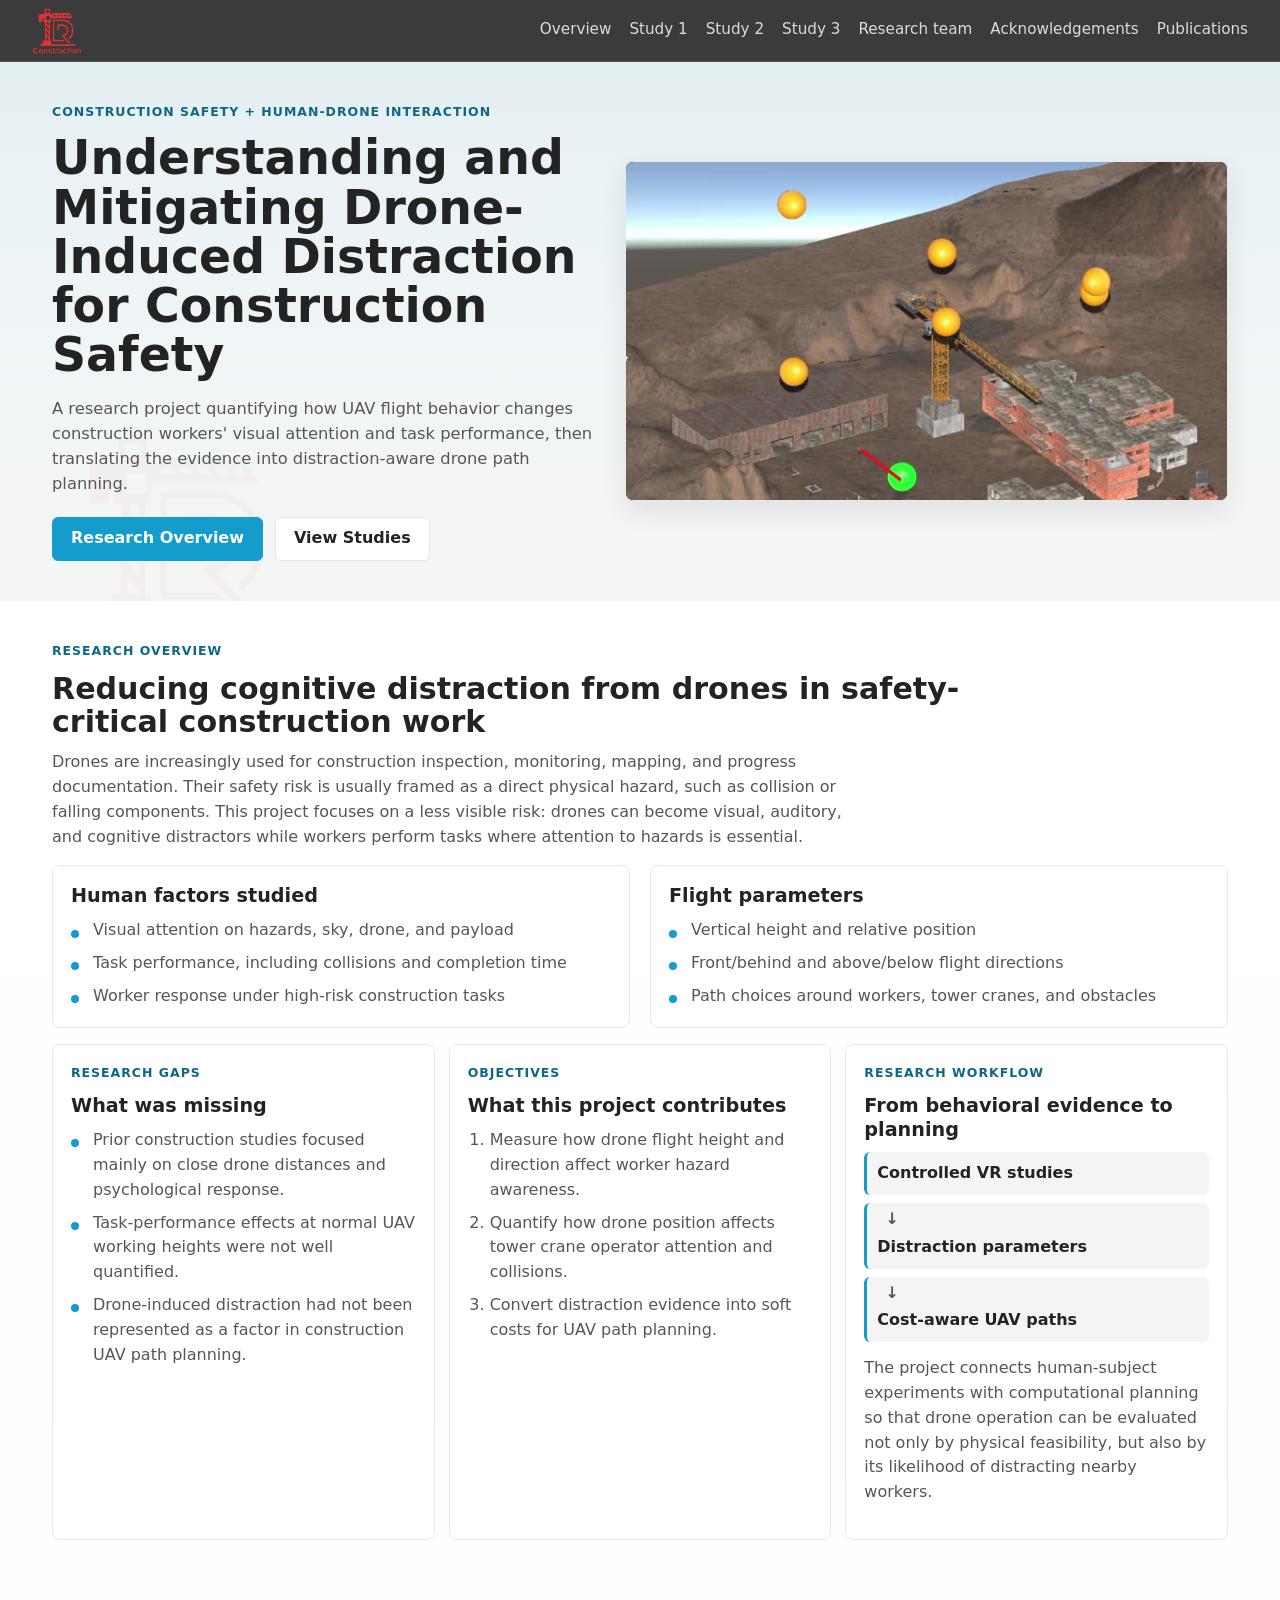
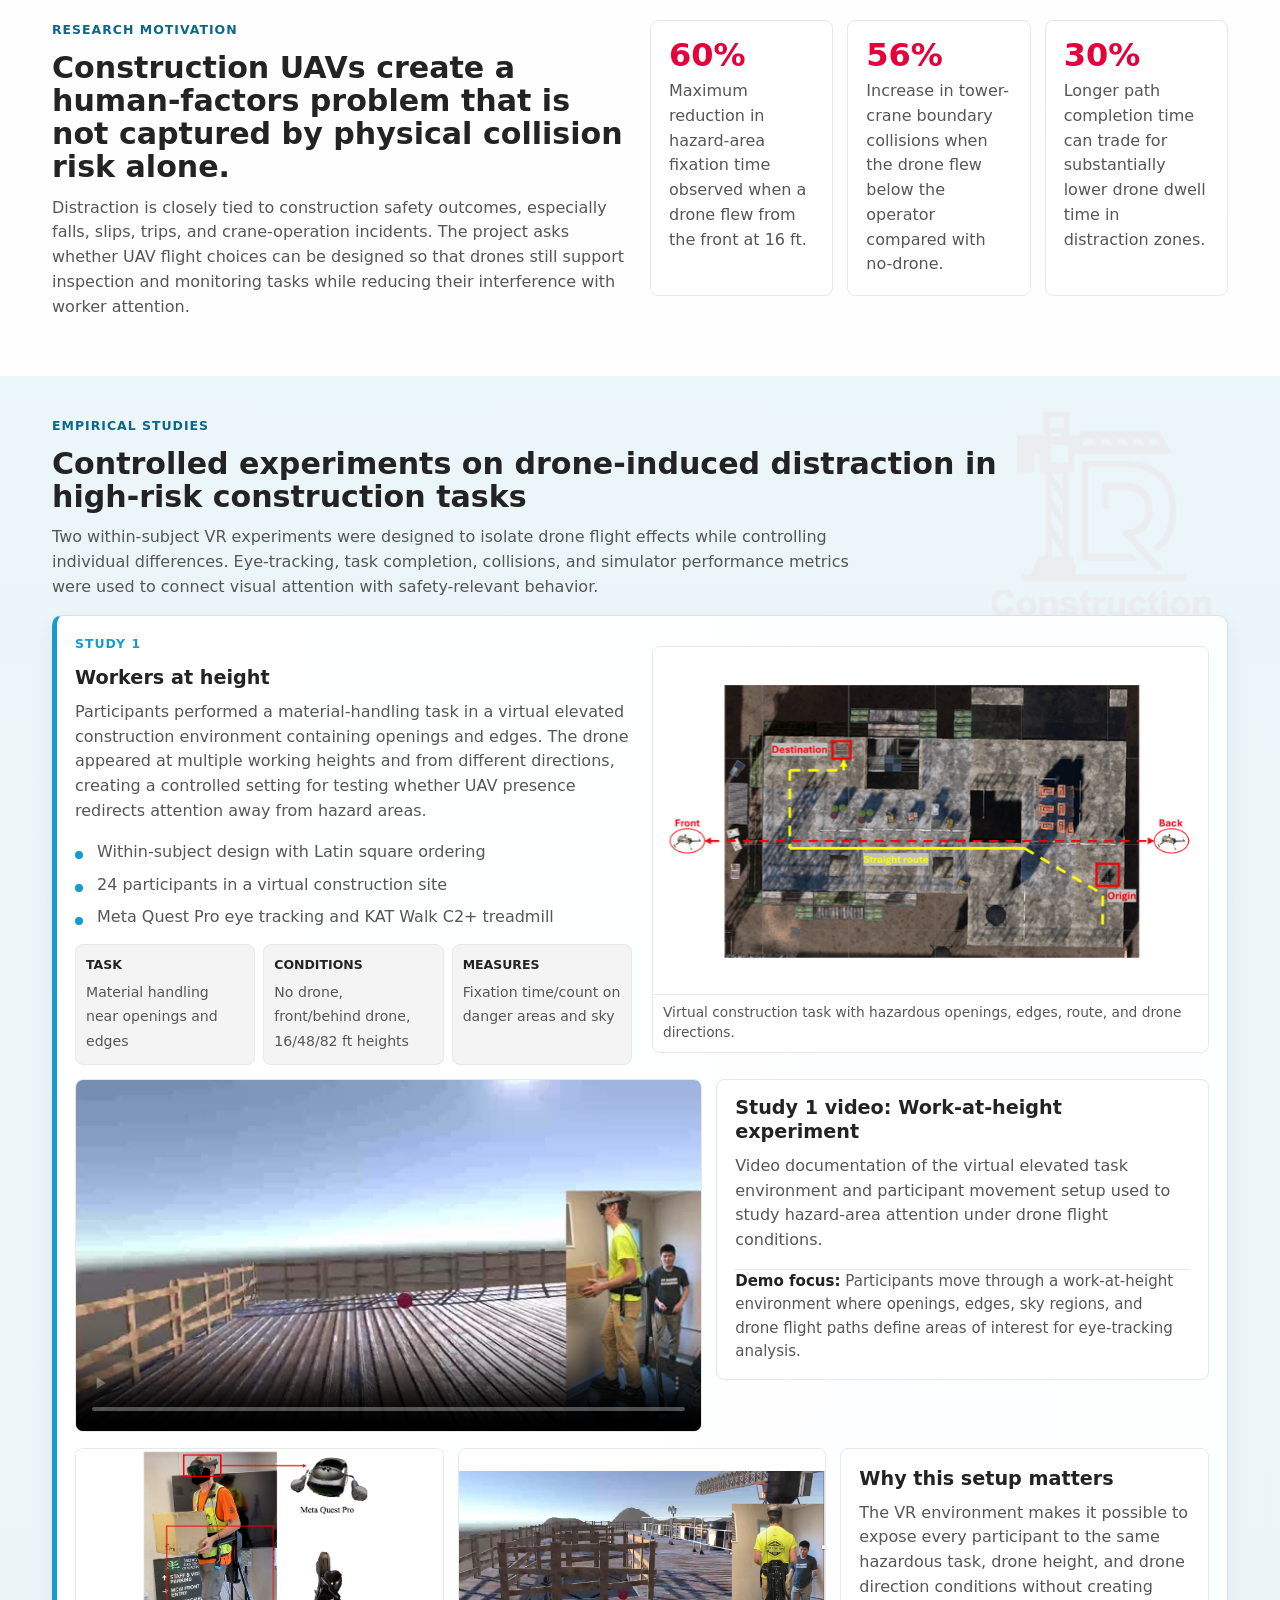
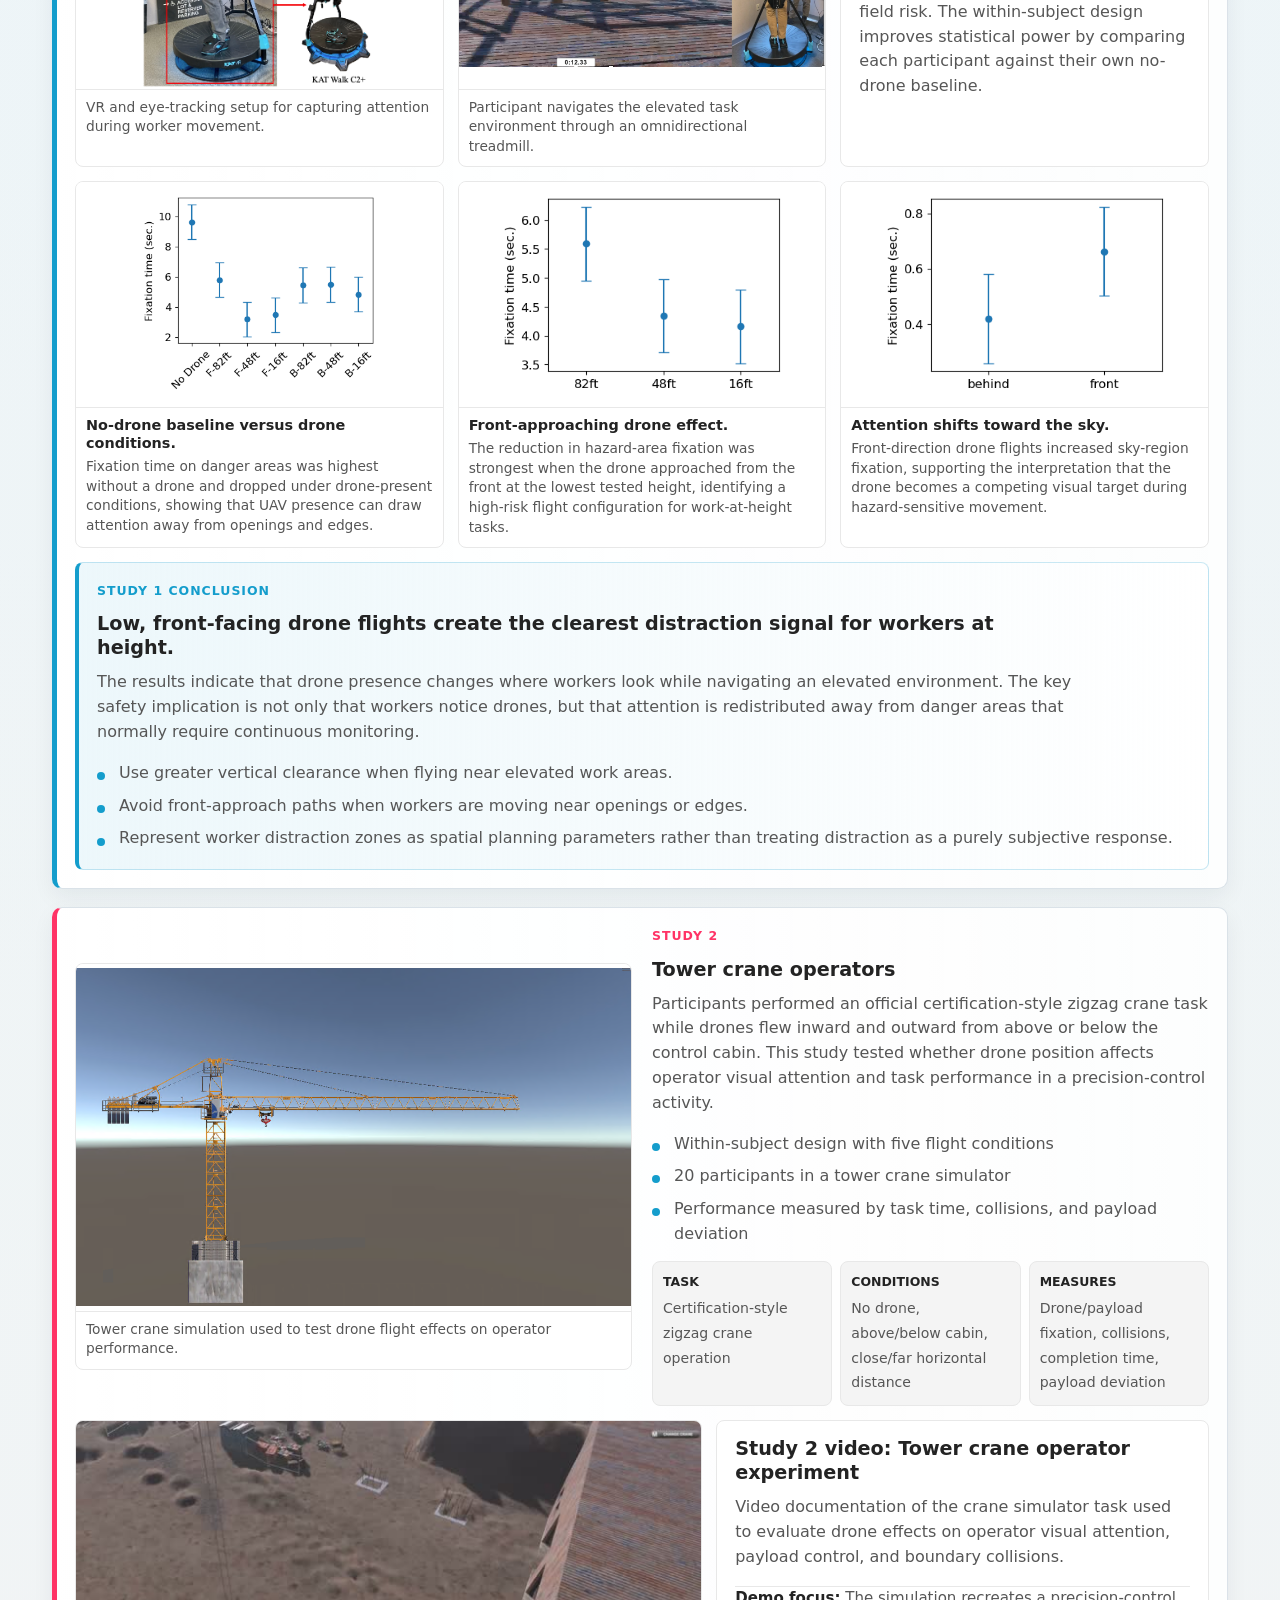
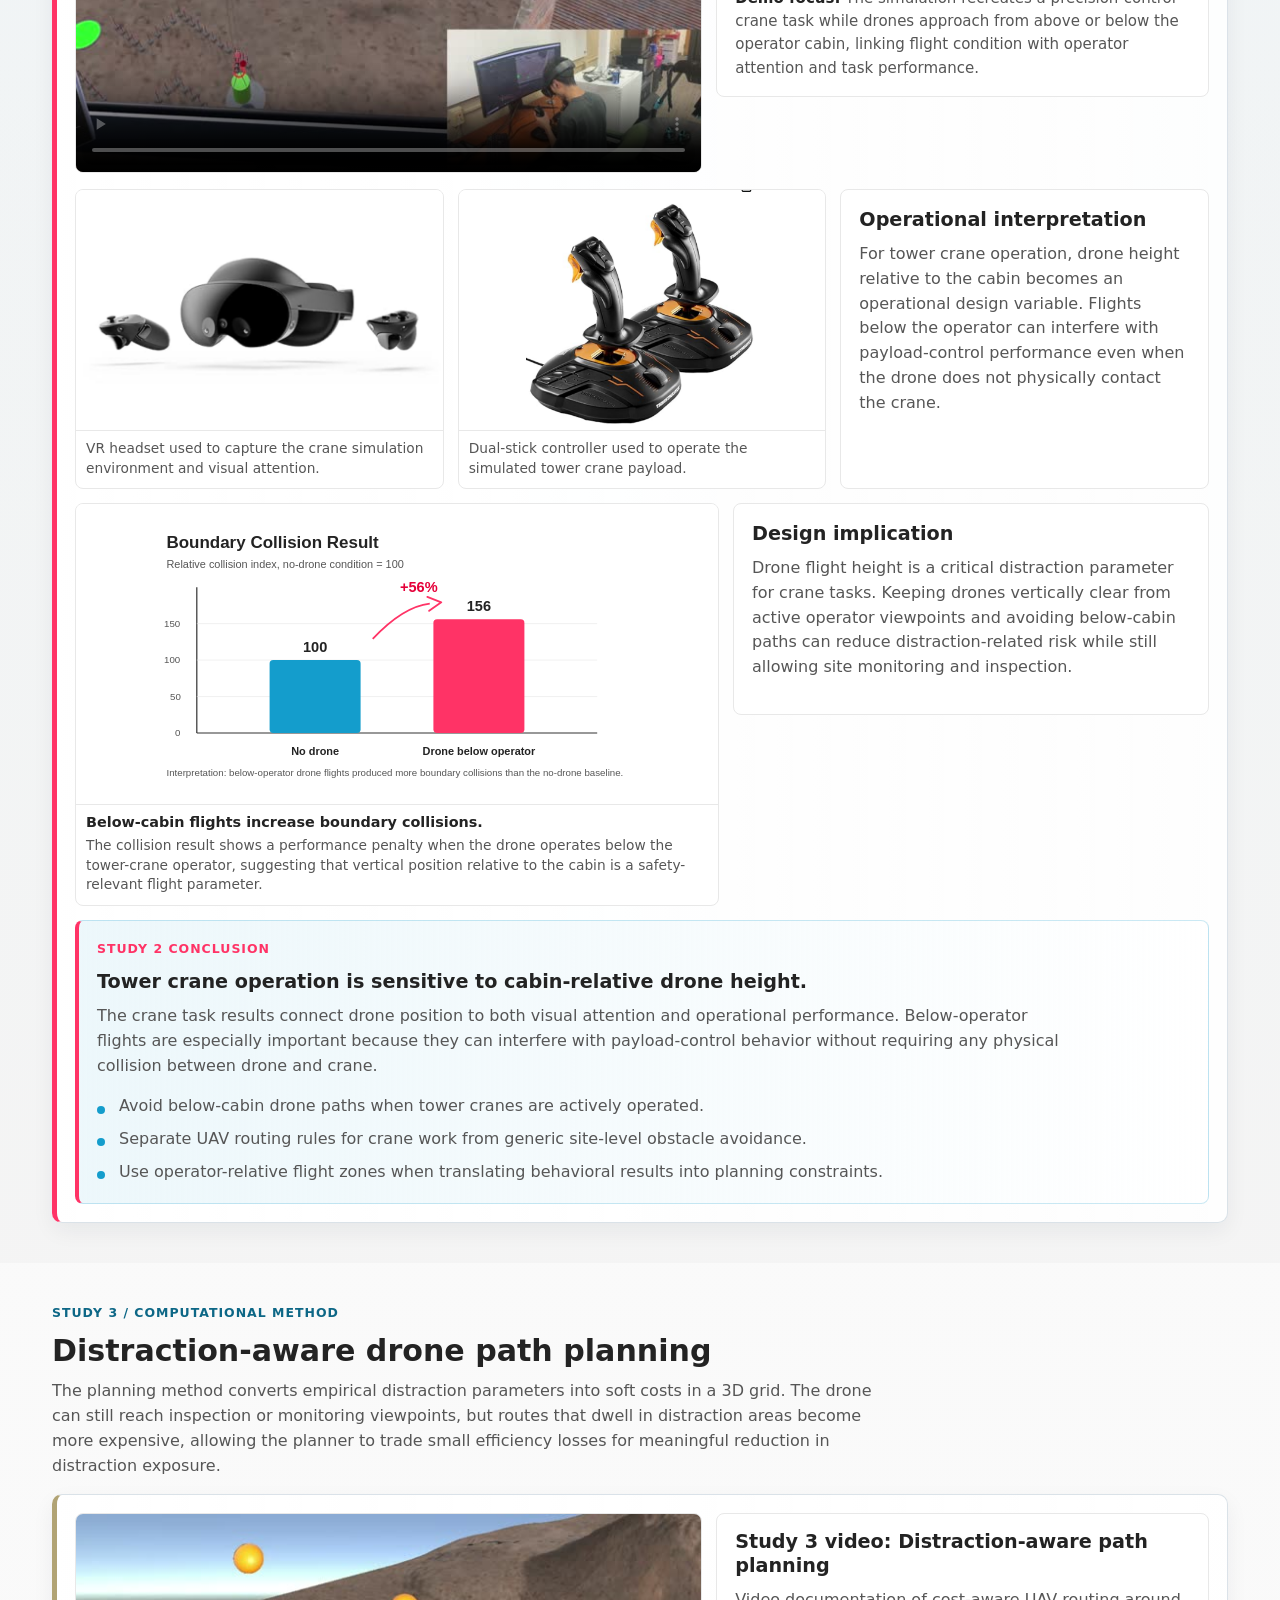
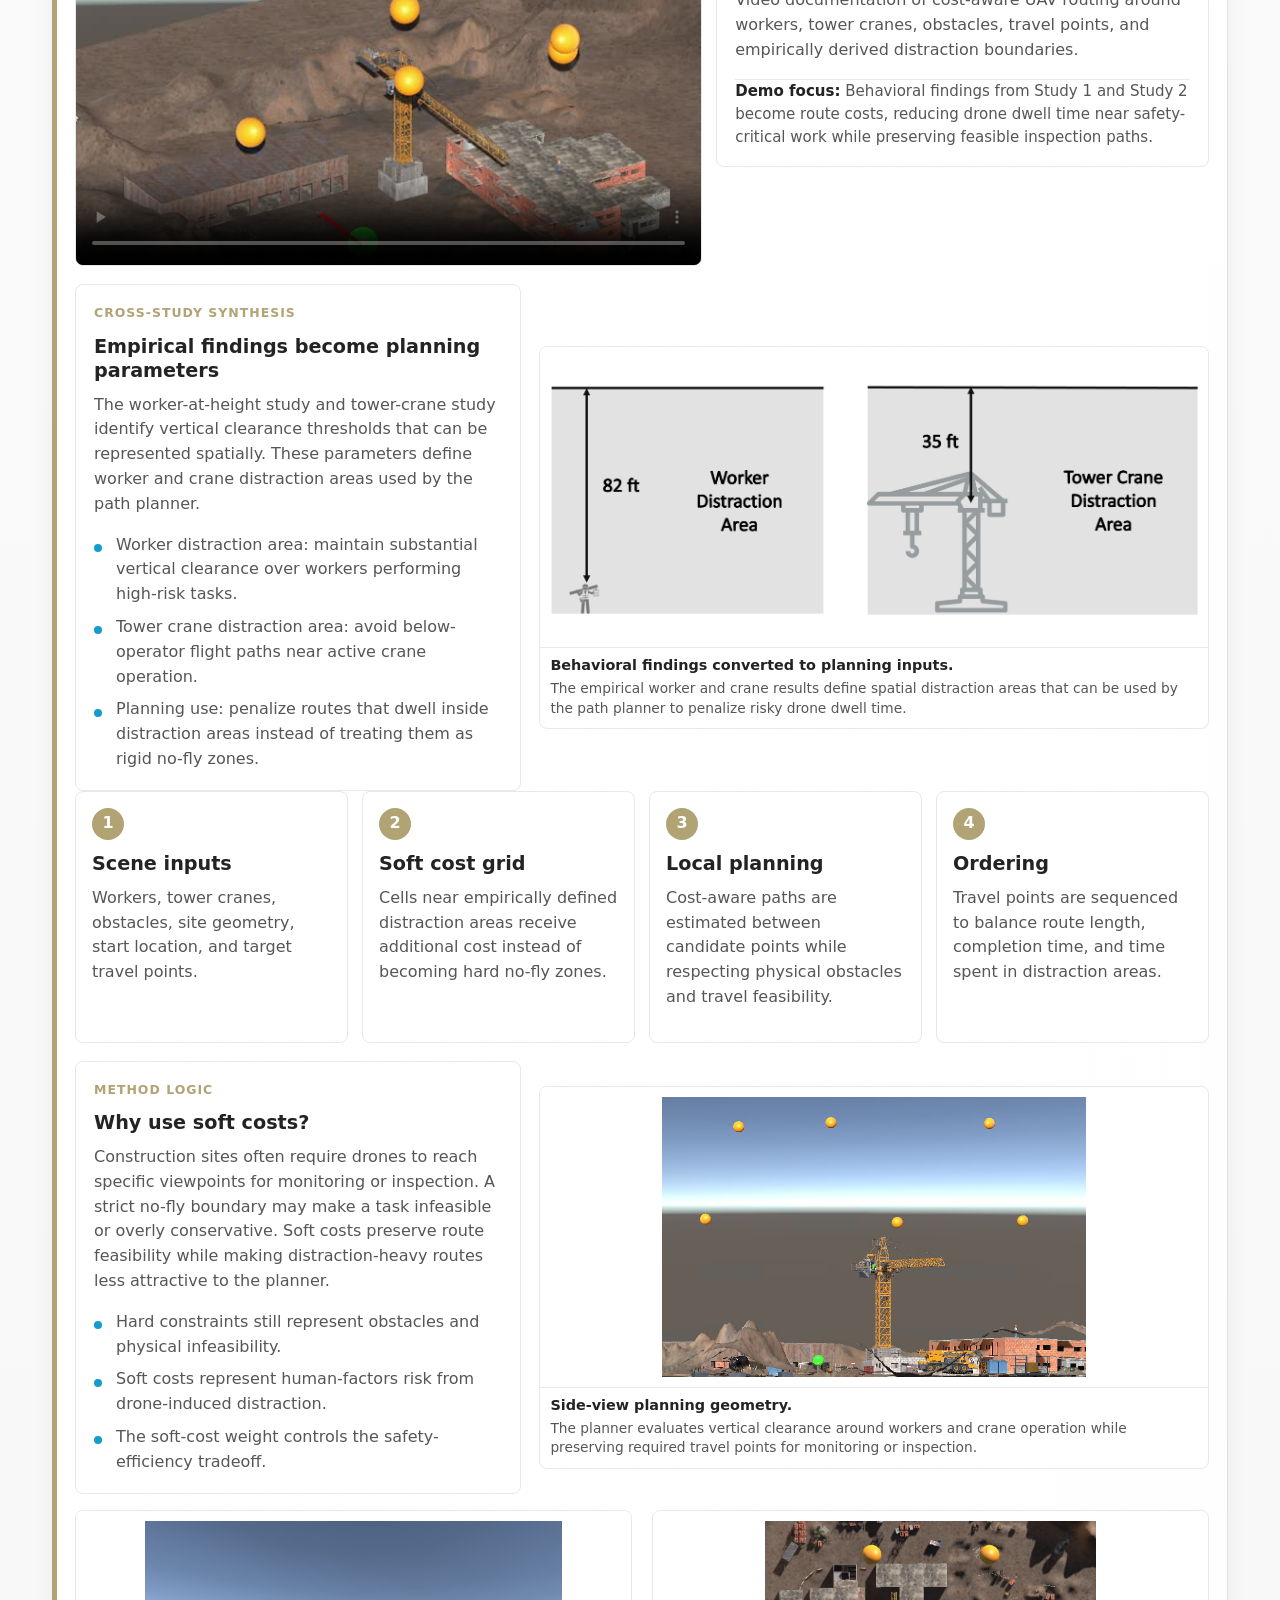
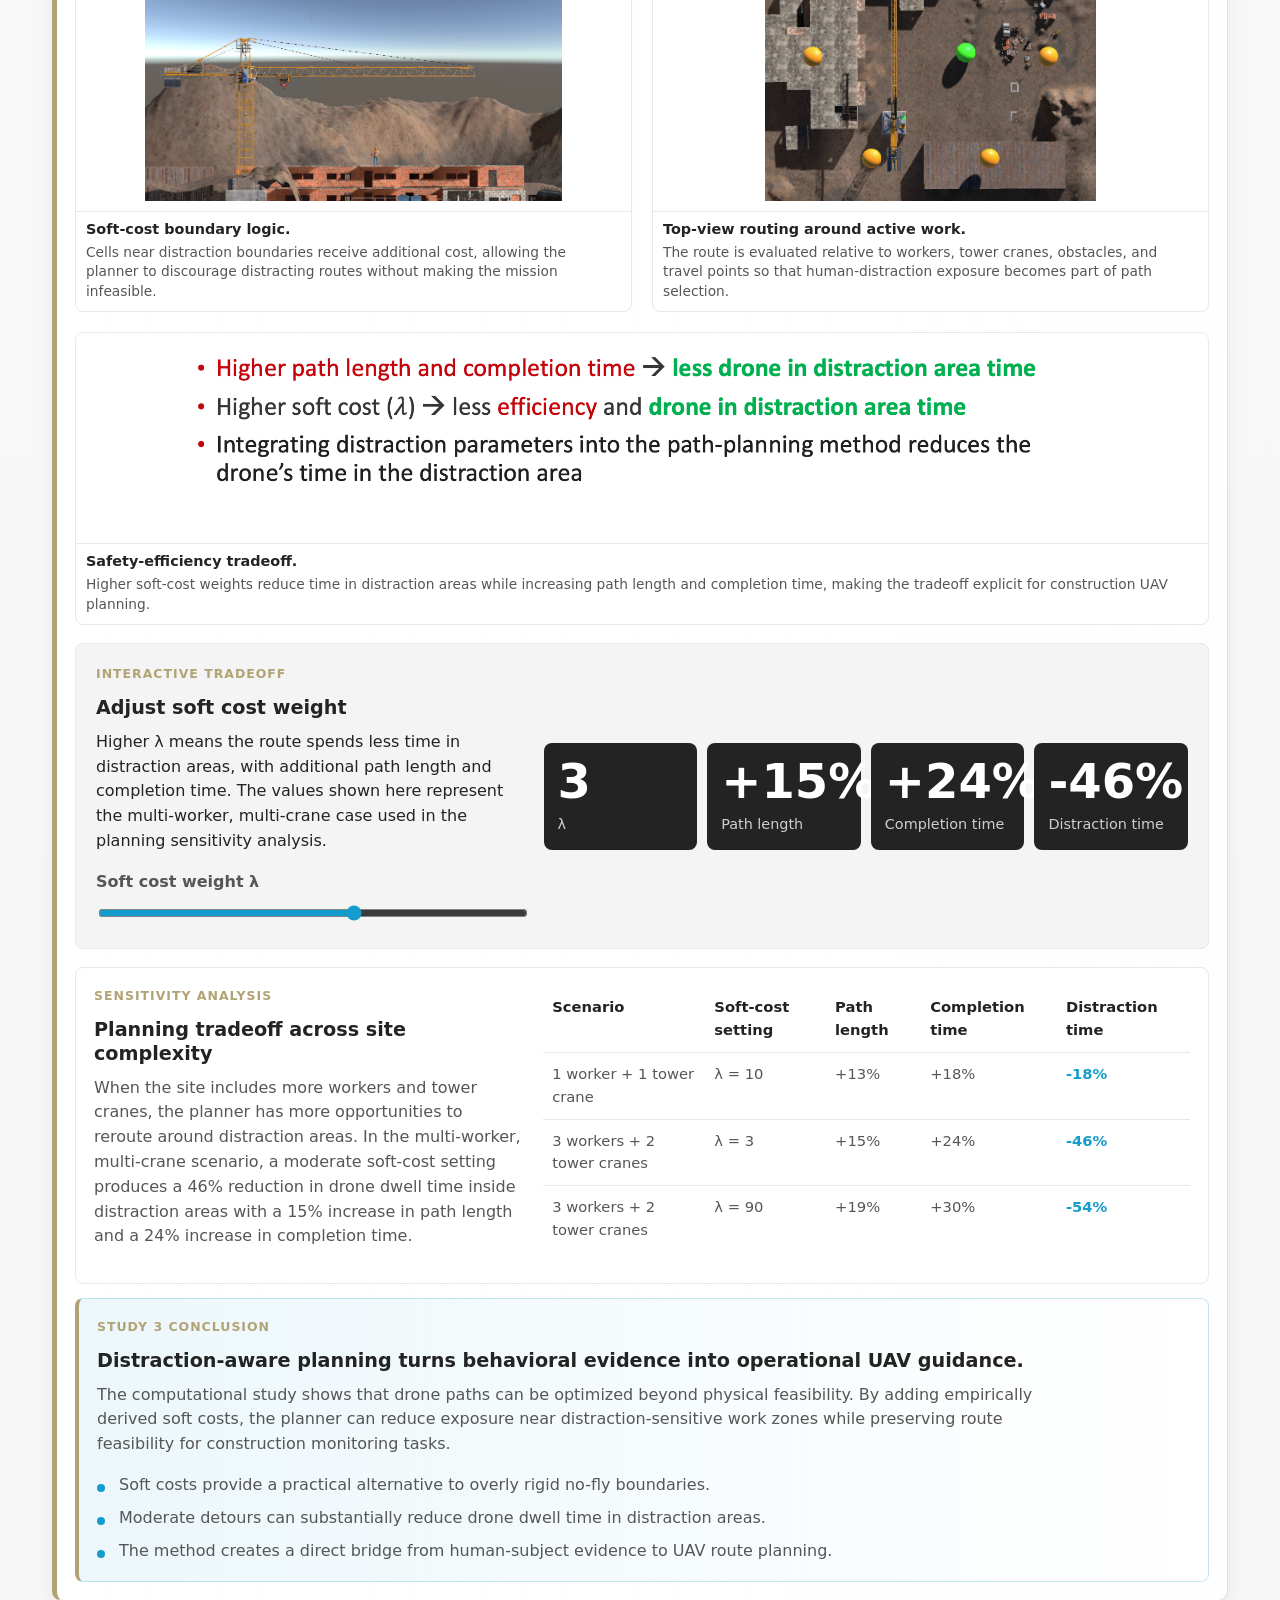
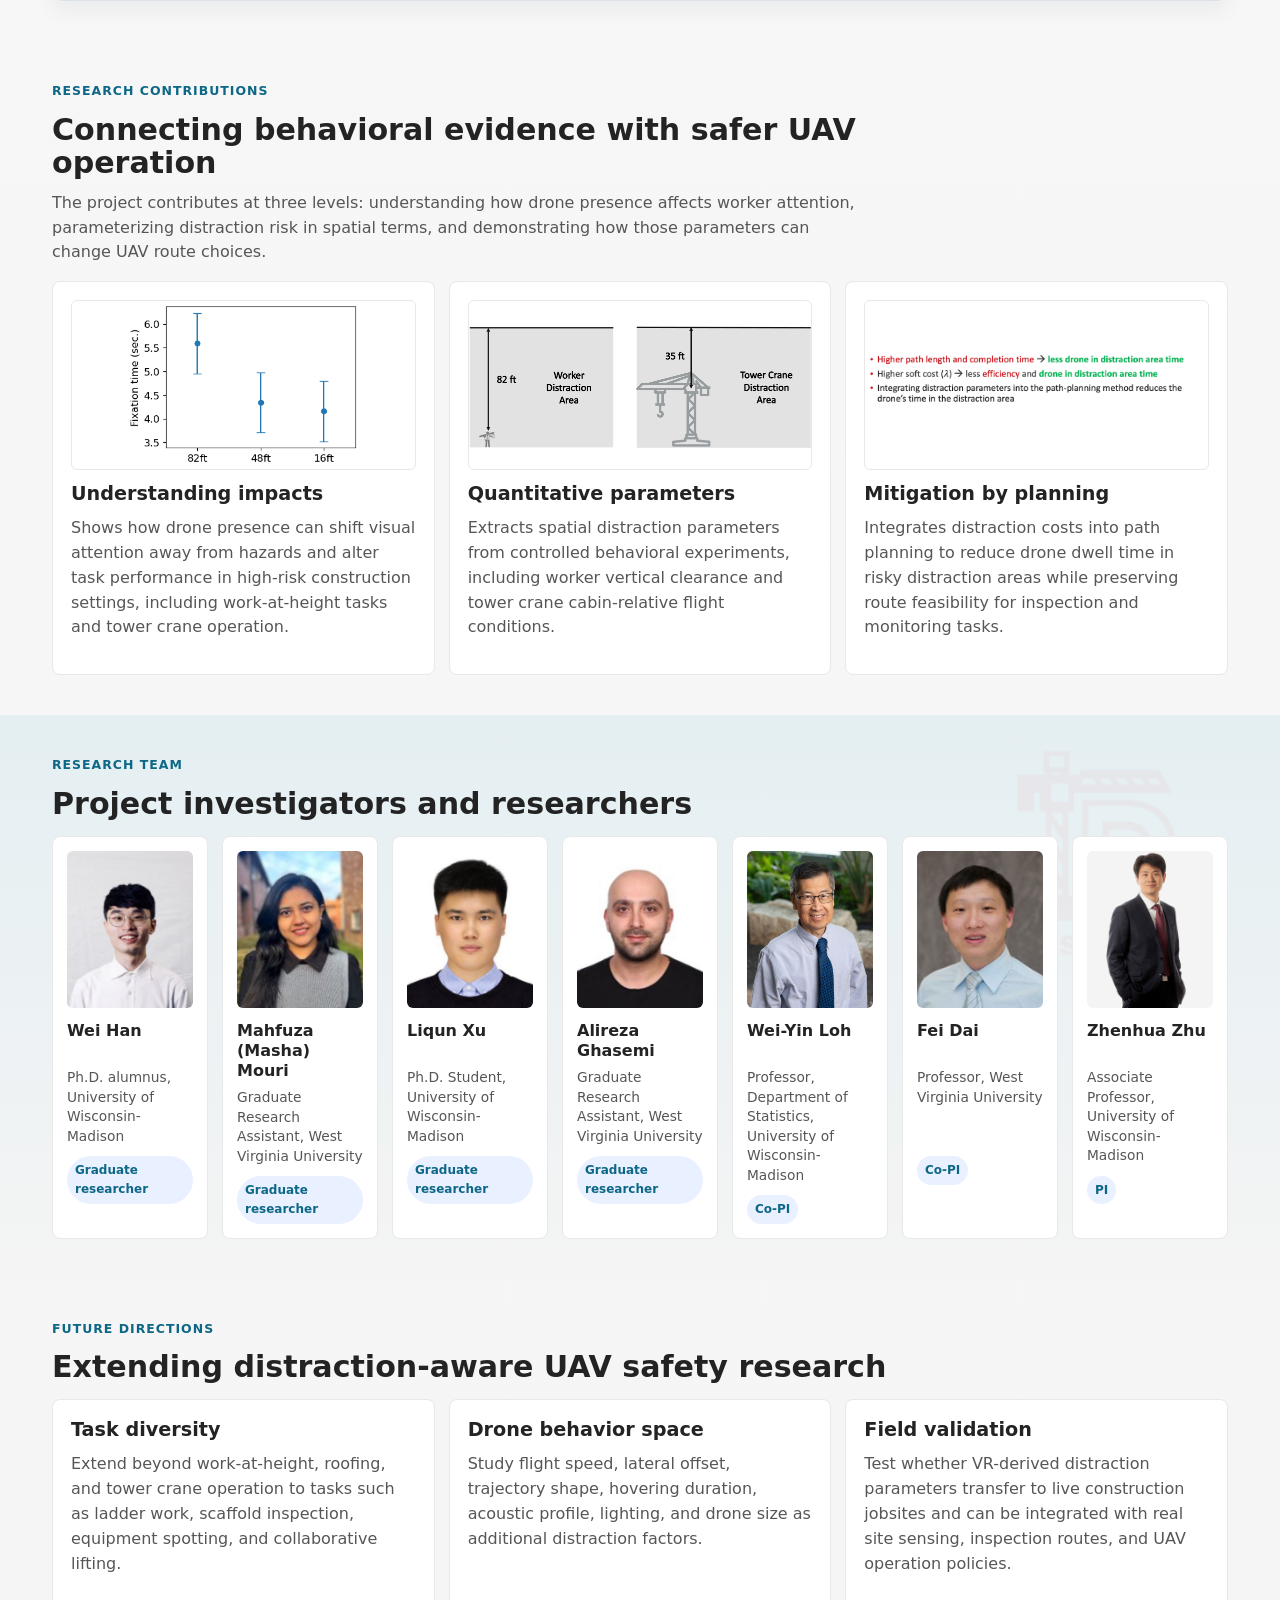
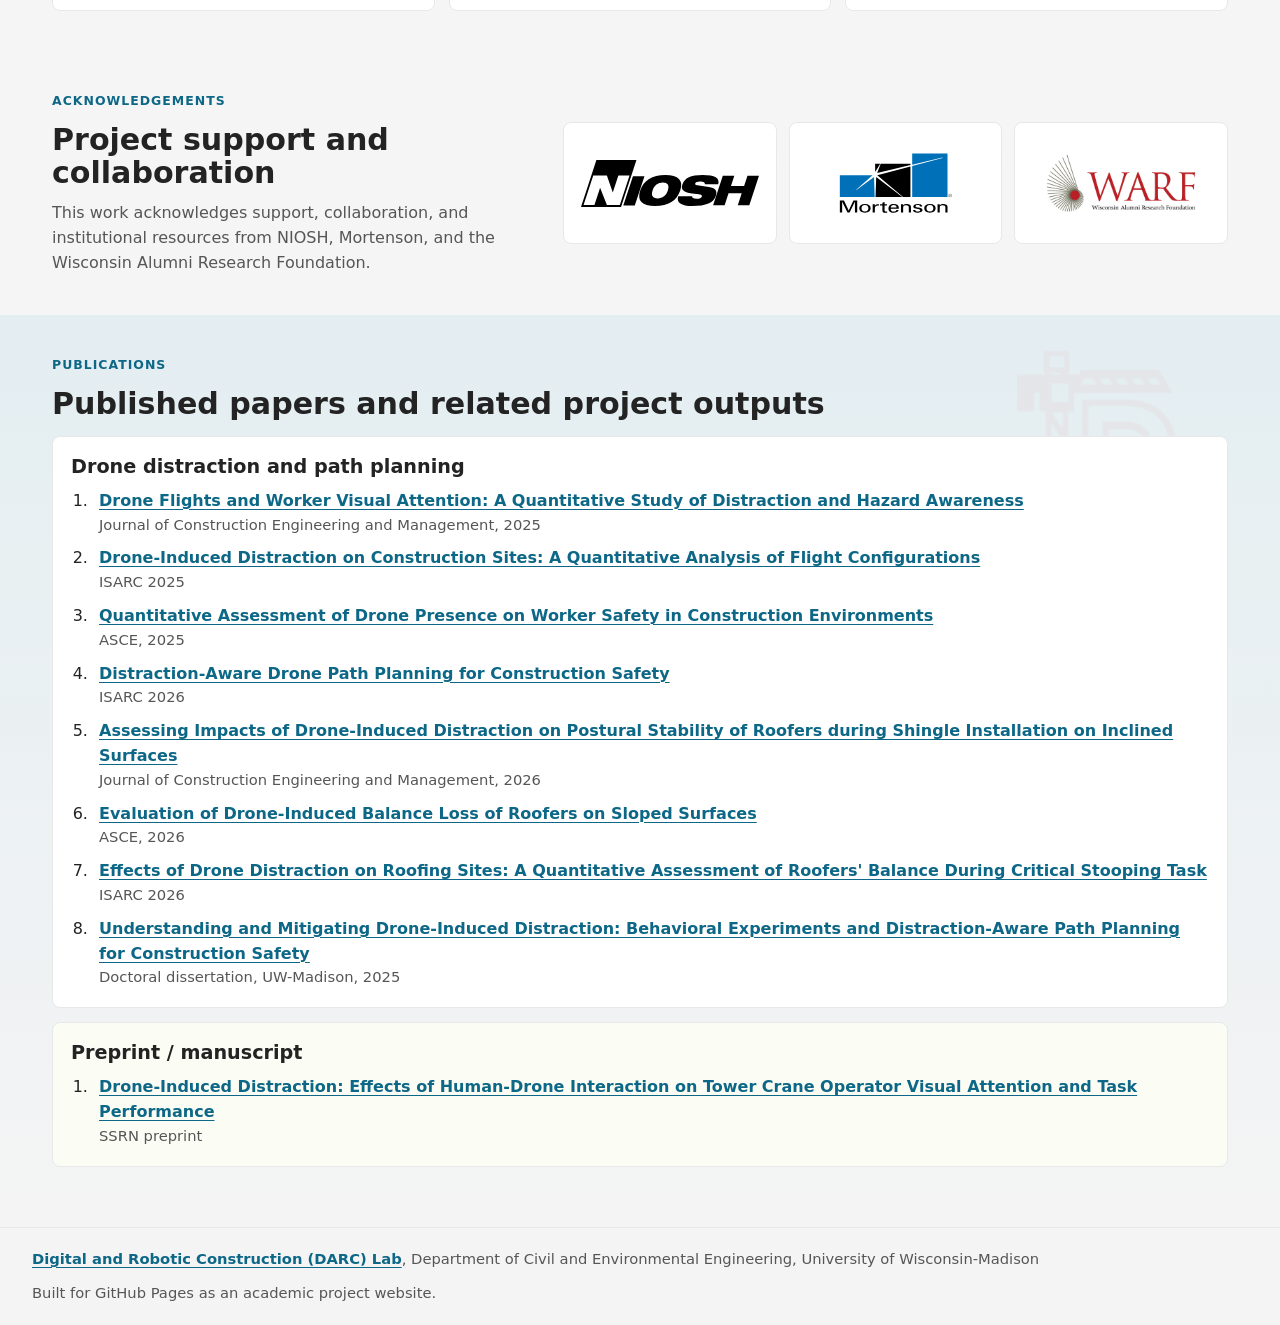
==== index.html @ 96d334dc "Deploy website to GitHub Pages" ====
<!doctype html>
<html lang="en">
  <head>
    <meta charset="utf-8">
    <meta name="viewport" content="width=device-width, initial-scale=1">
    <meta name="description" content="Understanding and mitigating drone-induced distraction for construction safety through behavioral experiments and distraction-aware drone path planning.">
    <title>Drone-Induced Distraction for Construction Safety</title>
    <link rel="icon" href="assets/logos/darc-logo-icon.png">
    <link rel="stylesheet" href="styles.css">
  </head>
  <body>
    <header class="site-header" data-header>
      <div class="header-identity">
        <a class="lab-link" href="https://darc.cee.wisc.edu/index.html" target="_blank" rel="noopener" aria-label="Digital and Robotic Construction Lab website">
          <img src="assets/logos/darc-logo-icon.png" alt="DARC Lab logo">
        </a>
      </div>
      <button class="menu-button" type="button" data-menu-button aria-label="Toggle navigation">
        <span></span>
        <span></span>
      </button>
      <nav class="site-nav" data-nav>
        <a href="#overview">Overview</a>
        <a href="#study-1">Study 1</a>
        <a href="#study-2">Study 2</a>
        <a href="#study-3">Study 3</a>
        <a href="#team">Research team</a>
        <a href="#acknowledgements">Acknowledgements</a>
        <a href="#publications">Publications</a>
      </nav>
    </header>

    <main id="top">
      <section class="hero section-band">
        <div class="hero-copy">
          <p class="eyebrow">Construction safety + human-drone interaction</p>
          <h1>Understanding and Mitigating Drone-Induced Distraction for Construction Safety</h1>
          <p class="lead">A research project quantifying how UAV flight behavior changes construction workers' visual attention and task performance, then translating the evidence into distraction-aware drone path planning.</p>
          <div class="hero-actions">
            <a class="button primary" href="#overview">Research Overview</a>
            <a class="button" href="#study-1">View Studies</a>
          </div>
        </div>
        <div class="hero-media" aria-label="Distraction-aware path planning preview">
          <video autoplay muted loop playsinline poster="assets/video-posters/path-planning-demo.jpg">
            <source src="assets/videos/media8.mp4" type="video/mp4">
          </video>
        </div>
      </section>

      <section id="overview" class="section">
        <div class="section-heading">
          <p class="eyebrow">Research overview</p>
          <h2>Reducing cognitive distraction from drones in safety-critical construction work</h2>
          <p>Drones are increasingly used for construction inspection, monitoring, mapping, and progress documentation. Their safety risk is usually framed as a direct physical hazard, such as collision or falling components. This project focuses on a less visible risk: drones can become visual, auditory, and cognitive distractors while workers perform tasks where attention to hazards is essential.</p>
        </div>
        <div class="two-column question-grid">
          <div>
            <h3>Human factors studied</h3>
            <ul class="check-list">
              <li>Visual attention on hazards, sky, drone, and payload</li>
              <li>Task performance, including collisions and completion time</li>
              <li>Worker response under high-risk construction tasks</li>
            </ul>
          </div>
          <div>
            <h3>Flight parameters</h3>
            <ul class="check-list">
              <li>Vertical height and relative position</li>
              <li>Front/behind and above/below flight directions</li>
              <li>Path choices around workers, tower cranes, and obstacles</li>
            </ul>
          </div>
        </div>

        <div class="framework-grid">
          <article>
            <p class="tag">Research gaps</p>
            <h3>What was missing</h3>
            <ul class="check-list">
              <li>Prior construction studies focused mainly on close drone distances and psychological response.</li>
              <li>Task-performance effects at normal UAV working heights were not well quantified.</li>
              <li>Drone-induced distraction had not been represented as a factor in construction UAV path planning.</li>
            </ul>
          </article>
          <article>
            <p class="tag">Objectives</p>
            <h3>What this project contributes</h3>
            <ol class="number-list">
              <li>Measure how drone flight height and direction affect worker hazard awareness.</li>
              <li>Quantify how drone position affects tower crane operator attention and collisions.</li>
              <li>Convert distraction evidence into soft costs for UAV path planning.</li>
            </ol>
          </article>
          <article>
            <p class="tag">Research workflow</p>
            <h3>From behavioral evidence to planning</h3>
            <div class="workflow">
              <span>Controlled VR studies</span>
              <span>Distraction parameters</span>
              <span>Cost-aware UAV paths</span>
            </div>
            <p>The project connects human-subject experiments with computational planning so that drone operation can be evaluated not only by physical feasibility, but also by its likelihood of distracting nearby workers.</p>
          </article>
        </div>
      </section>

      <section class="section split-section">
        <div class="section-heading compact">
          <p class="eyebrow">Research motivation</p>
          <h2>Construction UAVs create a human-factors problem that is not captured by physical collision risk alone.</h2>
          <p>Distraction is closely tied to construction safety outcomes, especially falls, slips, trips, and crane-operation incidents. The project asks whether UAV flight choices can be designed so that drones still support inspection and monitoring tasks while reducing their interference with worker attention.</p>
        </div>
        <div class="metric-grid">
          <article class="metric">
            <strong>60%</strong>
            <span>Maximum reduction in hazard-area fixation time observed when a drone flew from the front at 16 ft.</span>
          </article>
          <article class="metric">
            <strong>56%</strong>
            <span>Increase in tower-crane boundary collisions when the drone flew below the operator compared with no-drone.</span>
          </article>
          <article class="metric">
            <strong>30%</strong>
            <span>Longer path completion time can trade for substantially lower drone dwell time in distraction zones.</span>
          </article>
        </div>
      </section>

      <section id="studies" class="section section-band">
        <div class="section-heading">
          <p class="eyebrow">Empirical studies</p>
          <h2>Controlled experiments on drone-induced distraction in high-risk construction tasks</h2>
          <p>Two within-subject VR experiments were designed to isolate drone flight effects while controlling individual differences. Eye-tracking, task completion, collisions, and simulator performance metrics were used to connect visual attention with safety-relevant behavior.</p>
        </div>

        <div id="study-1" class="study-section study-one">
          <div class="research-block">
            <div class="research-copy">
              <p class="tag">Study 1</p>
              <h3>Workers at height</h3>
              <p>Participants performed a material-handling task in a virtual elevated construction environment containing openings and edges. The drone appeared at multiple working heights and from different directions, creating a controlled setting for testing whether UAV presence redirects attention away from hazard areas.</p>
              <ul class="check-list">
                <li>Within-subject design with Latin square ordering</li>
                <li>24 participants in a virtual construction site</li>
                <li>Meta Quest Pro eye tracking and KAT Walk C2+ treadmill</li>
              </ul>
              <div class="study-meta">
                <article>
                  <strong>Task</strong>
                  <span>Material handling near openings and edges</span>
                </article>
                <article>
                  <strong>Conditions</strong>
                  <span>No drone, front/behind drone, 16/48/82 ft heights</span>
                </article>
                <article>
                  <strong>Measures</strong>
                  <span>Fixation time/count on danger areas and sky</span>
                </article>
              </div>
            </div>
            <figure class="figure-frame">
              <img src="assets/figures/workers-route.png" alt="Virtual construction site route for workers at height with front and back drone directions.">
              <figcaption>Virtual construction task with hazardous openings, edges, route, and drone directions.</figcaption>
            </figure>
          </div>

          <div class="study-demo">
            <article class="media-card demo-card">
              <video controls preload="metadata" poster="assets/video-posters/workers-demo.jpg">
                <source src="assets/videos/media5.mp4" type="video/mp4">
              </video>
              <div class="demo-copy">
                <h3>Study 1 video: Work-at-height experiment</h3>
                <p>Video documentation of the virtual elevated task environment and participant movement setup used to study hazard-area attention under drone flight conditions.</p>
                <p class="demo-note"><strong>Demo focus:</strong> Participants move through a work-at-height environment where openings, edges, sky regions, and drone flight paths define areas of interest for eye-tracking analysis.</p>
              </div>
            </article>
          </div>

          <div class="figure-grid three">
            <figure class="figure-card">
              <img src="assets/figures/meta-quest-pro.png" alt="Participant wearing Meta Quest Pro while standing on KAT Walk C2+ treadmill.">
              <figcaption>VR and eye-tracking setup for capturing attention during worker movement.</figcaption>
            </figure>
            <figure class="figure-card">
              <img src="assets/figures/kat-walk.png" alt="Work-at-height virtual environment and treadmill setup.">
              <figcaption>Participant navigates the elevated task environment through an omnidirectional treadmill.</figcaption>
            </figure>
            <div class="finding-panel">
              <h3>Why this setup matters</h3>
              <p>The VR environment makes it possible to expose every participant to the same hazardous task, drone height, and drone direction conditions without creating field risk. The within-subject design improves statistical power by comparing each participant against their own no-drone baseline.</p>
            </div>
          </div>

          <div class="result-row three">
            <figure class="figure-card data-viz result-figure">
              <img src="assets/figures/fixation-danger-no-drone.png" alt="Fixation time on danger areas by drone condition.">
              <figcaption><strong>No-drone baseline versus drone conditions.</strong><span>Fixation time on danger areas was highest without a drone and dropped under drone-present conditions, showing that UAV presence can draw attention away from openings and edges.</span></figcaption>
            </figure>
            <figure class="figure-card data-viz result-figure">
              <img src="assets/figures/fixation-danger-front.png" alt="Fixation time on danger areas for front drone conditions at different heights.">
              <figcaption><strong>Front-approaching drone effect.</strong><span>The reduction in hazard-area fixation was strongest when the drone approached from the front at the lowest tested height, identifying a high-risk flight configuration for work-at-height tasks.</span></figcaption>
            </figure>
            <figure class="figure-card data-viz result-figure">
              <img src="assets/figures/fixation-sky.png" alt="Fixation time on sky by drone condition.">
              <figcaption><strong>Attention shifts toward the sky.</strong><span>Front-direction drone flights increased sky-region fixation, supporting the interpretation that the drone becomes a competing visual target during hazard-sensitive movement.</span></figcaption>
            </figure>
          </div>

          <div class="study-conclusion">
            <p class="tag">Study 1 conclusion</p>
            <h3>Low, front-facing drone flights create the clearest distraction signal for workers at height.</h3>
            <p>The results indicate that drone presence changes where workers look while navigating an elevated environment. The key safety implication is not only that workers notice drones, but that attention is redistributed away from danger areas that normally require continuous monitoring.</p>
            <ul class="check-list">
              <li>Use greater vertical clearance when flying near elevated work areas.</li>
              <li>Avoid front-approach paths when workers are moving near openings or edges.</li>
              <li>Represent worker distraction zones as spatial planning parameters rather than treating distraction as a purely subjective response.</li>
            </ul>
          </div>
        </div>

        <div id="study-2" class="study-section study-two">
          <div class="research-block alternate">
            <div class="research-copy">
              <p class="tag">Study 2</p>
              <h3>Tower crane operators</h3>
              <p>Participants performed an official certification-style zigzag crane task while drones flew inward and outward from above or below the control cabin. This study tested whether drone position affects operator visual attention and task performance in a precision-control activity.</p>
              <ul class="check-list">
                <li>Within-subject design with five flight conditions</li>
                <li>20 participants in a tower crane simulator</li>
                <li>Performance measured by task time, collisions, and payload deviation</li>
              </ul>
              <div class="study-meta">
                <article>
                  <strong>Task</strong>
                  <span>Certification-style zigzag crane operation</span>
                </article>
                <article>
                  <strong>Conditions</strong>
                  <span>No drone, above/below cabin, close/far horizontal distance</span>
                </article>
                <article>
                  <strong>Measures</strong>
                  <span>Drone/payload fixation, collisions, completion time, payload deviation</span>
                </article>
              </div>
            </div>
            <figure class="figure-frame">
              <img src="assets/figures/tower-crane-sim.png" alt="Tower crane simulation scene with crane and payload.">
              <figcaption>Tower crane simulation used to test drone flight effects on operator performance.</figcaption>
            </figure>
          </div>

          <div class="study-demo">
            <article class="media-card demo-card">
              <video controls preload="metadata" poster="assets/video-posters/crane-demo.jpg">
                <source src="assets/videos/media7.mp4" type="video/mp4">
              </video>
              <div class="demo-copy">
                <h3>Study 2 video: Tower crane operator experiment</h3>
                <p>Video documentation of the crane simulator task used to evaluate drone effects on operator visual attention, payload control, and boundary collisions.</p>
                <p class="demo-note"><strong>Demo focus:</strong> The simulation recreates a precision-control crane task while drones approach from above or below the operator cabin, linking flight condition with operator attention and task performance.</p>
              </div>
            </article>
          </div>

          <div class="figure-grid three">
            <figure class="figure-card">
              <img src="assets/figures/joystick.png" alt="Meta Quest headset used in the tower crane simulator.">
              <figcaption>VR headset used to capture the crane simulation environment and visual attention.</figcaption>
            </figure>
            <figure class="figure-card">
              <img src="assets/figures/meta-quest-crane.png" alt="Dual joystick controller used for the tower crane task.">
              <figcaption>Dual-stick controller used to operate the simulated tower crane payload.</figcaption>
            </figure>
            <div class="finding-panel">
              <h3>Operational interpretation</h3>
              <p>For tower crane operation, drone height relative to the cabin becomes an operational design variable. Flights below the operator can interfere with payload-control performance even when the drone does not physically contact the crane.</p>
            </div>
          </div>

          <div class="result-row result-with-analysis">
            <figure class="figure-card wide data-viz result-figure">
              <img src="assets/figures/tower-collision-result.svg" alt="Relative boundary collision result showing a 56 percent increase for below-operator drone flight.">
              <figcaption><strong>Below-cabin flights increase boundary collisions.</strong><span>The collision result shows a performance penalty when the drone operates below the tower-crane operator, suggesting that vertical position relative to the cabin is a safety-relevant flight parameter.</span></figcaption>
            </figure>
            <div class="finding-panel">
              <h3>Design implication</h3>
              <p>Drone flight height is a critical distraction parameter for crane tasks. Keeping drones vertically clear from active operator viewpoints and avoiding below-cabin paths can reduce distraction-related risk while still allowing site monitoring and inspection.</p>
            </div>
          </div>

          <div class="study-conclusion">
            <p class="tag">Study 2 conclusion</p>
            <h3>Tower crane operation is sensitive to cabin-relative drone height.</h3>
            <p>The crane task results connect drone position to both visual attention and operational performance. Below-operator flights are especially important because they can interfere with payload-control behavior without requiring any physical collision between drone and crane.</p>
            <ul class="check-list">
              <li>Avoid below-cabin drone paths when tower cranes are actively operated.</li>
              <li>Separate UAV routing rules for crane work from generic site-level obstacle avoidance.</li>
              <li>Use operator-relative flight zones when translating behavioral results into planning constraints.</li>
            </ul>
          </div>
        </div>

      </section>

      <section id="study-3" class="section">
        <div class="section-heading">
          <p class="eyebrow">Study 3 / Computational method</p>
          <h2>Distraction-aware drone path planning</h2>
          <p>The planning method converts empirical distraction parameters into soft costs in a 3D grid. The drone can still reach inspection or monitoring viewpoints, but routes that dwell in distraction areas become more expensive, allowing the planner to trade small efficiency losses for meaningful reduction in distraction exposure.</p>
        </div>
        <div class="study-section study-three">
          <div class="study-demo method-demo">
            <article class="media-card demo-card">
              <video controls preload="metadata" poster="assets/video-posters/path-planning-demo.jpg">
                <source src="assets/videos/media8.mp4" type="video/mp4">
              </video>
              <div class="demo-copy">
                <h3>Study 3 video: Distraction-aware path planning</h3>
                <p>Video documentation of cost-aware UAV routing around workers, tower cranes, obstacles, travel points, and empirically derived distraction boundaries.</p>
                <p class="demo-note"><strong>Demo focus:</strong> Behavioral findings from Study 1 and Study 2 become route costs, reducing drone dwell time near safety-critical work while preserving feasible inspection paths.</p>
              </div>
            </article>
          </div>

          <div class="parameter-bridge">
            <div>
              <p class="tag">Cross-study synthesis</p>
              <h3>Empirical findings become planning parameters</h3>
              <p>The worker-at-height study and tower-crane study identify vertical clearance thresholds that can be represented spatially. These parameters define worker and crane distraction areas used by the path planner.</p>
              <ul class="check-list">
                <li>Worker distraction area: maintain substantial vertical clearance over workers performing high-risk tasks.</li>
                <li>Tower crane distraction area: avoid below-operator flight paths near active crane operation.</li>
                <li>Planning use: penalize routes that dwell inside distraction areas instead of treating them as rigid no-fly zones.</li>
              </ul>
            </div>
            <figure class="figure-frame data-viz">
              <img src="assets/figures/distraction-parameters.png" alt="Worker and tower crane distraction parameter boundaries.">
              <figcaption><strong>Behavioral findings converted to planning inputs.</strong><span>The empirical worker and crane results define spatial distraction areas that can be used by the path planner to penalize risky drone dwell time.</span></figcaption>
            </figure>
          </div>

          <div class="pipeline">
            <article>
              <span>1</span>
              <h3>Scene inputs</h3>
              <p>Workers, tower cranes, obstacles, site geometry, start location, and target travel points.</p>
            </article>
            <article>
              <span>2</span>
              <h3>Soft cost grid</h3>
              <p>Cells near empirically defined distraction areas receive additional cost instead of becoming hard no-fly zones.</p>
            </article>
            <article>
              <span>3</span>
              <h3>Local planning</h3>
              <p>Cost-aware paths are estimated between candidate points while respecting physical obstacles and travel feasibility.</p>
            </article>
            <article>
              <span>4</span>
              <h3>Ordering</h3>
              <p>Travel points are sequenced to balance route length, completion time, and time spent in distraction areas.</p>
            </article>
          </div>

          <div class="method-detail">
            <div>
              <p class="tag">Method logic</p>
              <h3>Why use soft costs?</h3>
              <p>Construction sites often require drones to reach specific viewpoints for monitoring or inspection. A strict no-fly boundary may make a task infeasible or overly conservative. Soft costs preserve route feasibility while making distraction-heavy routes less attractive to the planner.</p>
              <ul class="check-list">
                <li>Hard constraints still represent obstacles and physical infeasibility.</li>
                <li>Soft costs represent human-factors risk from drone-induced distraction.</li>
                <li>The soft-cost weight controls the safety-efficiency tradeoff.</li>
              </ul>
            </div>
            <figure class="figure-frame data-viz">
              <img src="assets/figures/path-planning-side.png" alt="Side view of drone path planning around tower crane and workers.">
              <figcaption><strong>Side-view planning geometry.</strong><span>The planner evaluates vertical clearance around workers and crane operation while preserving required travel points for monitoring or inspection.</span></figcaption>
            </figure>
          </div>

          <div class="planning-visuals method-results">
            <figure class="figure-frame data-viz">
              <img src="assets/figures/soft-cost-boundary.png" alt="Soft cost boundary conditions for drone path planning.">
              <figcaption><strong>Soft-cost boundary logic.</strong><span>Cells near distraction boundaries receive additional cost, allowing the planner to discourage distracting routes without making the mission infeasible.</span></figcaption>
            </figure>
            <figure class="figure-frame data-viz">
              <img src="assets/figures/path-planning-top.png" alt="Top view of drone path planning around workers and tower crane.">
              <figcaption><strong>Top-view routing around active work.</strong><span>The route is evaluated relative to workers, tower cranes, obstacles, and travel points so that human-distraction exposure becomes part of path selection.</span></figcaption>
            </figure>
            <figure class="figure-frame data-viz result-wide">
              <img src="assets/figures/path-planning-findings.png" alt="Summary of path-planning findings showing efficiency and distraction-time tradeoffs.">
              <figcaption><strong>Safety-efficiency tradeoff.</strong><span>Higher soft-cost weights reduce time in distraction areas while increasing path length and completion time, making the tradeoff explicit for construction UAV planning.</span></figcaption>
            </figure>
          </div>

          <div class="tradeoff">
            <div>
              <p class="tag">Interactive tradeoff</p>
              <h3>Adjust soft cost weight</h3>
              <p>Higher &lambda; means the route spends less time in distraction areas, with additional path length and completion time. The values shown here represent the multi-worker, multi-crane case used in the planning sensitivity analysis.</p>
              <label for="lambdaRange">Soft cost weight &lambda;</label>
              <input id="lambdaRange" type="range" min="0" max="5" value="3" step="1">
            </div>
            <div class="tradeoff-values" aria-live="polite">
              <article>
                <span id="lambdaValue">3</span>
                <p>&lambda;</p>
              </article>
              <article>
                <span id="pathValue">+15%</span>
                <p>Path length</p>
              </article>
              <article>
                <span id="timeValue">+24%</span>
                <p>Completion time</p>
              </article>
              <article>
                <span id="distractionValue">-46%</span>
                <p>Distraction time</p>
              </article>
            </div>
          </div>

          <div class="sensitivity-panel">
            <div>
              <p class="tag">Sensitivity analysis</p>
              <h3>Planning tradeoff across site complexity</h3>
              <p>When the site includes more workers and tower cranes, the planner has more opportunities to reroute around distraction areas. In the multi-worker, multi-crane scenario, a moderate soft-cost setting produces a 46% reduction in drone dwell time inside distraction areas with a 15% increase in path length and a 24% increase in completion time.</p>
            </div>
            <table class="sensitivity-table">
              <thead>
                <tr>
                  <th>Scenario</th>
                  <th>Soft-cost setting</th>
                  <th>Path length</th>
                  <th>Completion time</th>
                  <th>Distraction time</th>
                </tr>
              </thead>
              <tbody>
                <tr>
                  <td>1 worker + 1 tower crane</td>
                  <td>&lambda; = 10</td>
                  <td>+13%</td>
                  <td>+18%</td>
                  <td>-18%</td>
                </tr>
                <tr>
                  <td>3 workers + 2 tower cranes</td>
                  <td>&lambda; = 3</td>
                  <td>+15%</td>
                  <td>+24%</td>
                  <td>-46%</td>
                </tr>
                <tr>
                  <td>3 workers + 2 tower cranes</td>
                  <td>&lambda; = 90</td>
                  <td>+19%</td>
                  <td>+30%</td>
                  <td>-54%</td>
                </tr>
              </tbody>
            </table>
          </div>

          <div class="study-conclusion">
            <p class="tag">Study 3 conclusion</p>
            <h3>Distraction-aware planning turns behavioral evidence into operational UAV guidance.</h3>
            <p>The computational study shows that drone paths can be optimized beyond physical feasibility. By adding empirically derived soft costs, the planner can reduce exposure near distraction-sensitive work zones while preserving route feasibility for construction monitoring tasks.</p>
            <ul class="check-list">
              <li>Soft costs provide a practical alternative to overly rigid no-fly boundaries.</li>
              <li>Moderate detours can substantially reduce drone dwell time in distraction areas.</li>
              <li>The method creates a direct bridge from human-subject evidence to UAV route planning.</li>
            </ul>
          </div>
        </div>
      </section>

      <section class="section contributions">
        <div class="section-heading">
          <p class="eyebrow">Research contributions</p>
          <h2>Connecting behavioral evidence with safer UAV operation</h2>
          <p>The project contributes at three levels: understanding how drone presence affects worker attention, parameterizing distraction risk in spatial terms, and demonstrating how those parameters can change UAV route choices.</p>
        </div>
        <div class="contribution-grid">
          <article>
            <img src="assets/figures/fixation-danger-front.png" alt="Fixation time on danger areas for front drone conditions.">
            <h3>Understanding impacts</h3>
            <p>Shows how drone presence can shift visual attention away from hazards and alter task performance in high-risk construction settings, including work-at-height tasks and tower crane operation.</p>
          </article>
          <article>
            <img src="assets/figures/distraction-parameters.png" alt="Drone distraction parameters around workers and tower cranes.">
            <h3>Quantitative parameters</h3>
            <p>Extracts spatial distraction parameters from controlled behavioral experiments, including worker vertical clearance and tower crane cabin-relative flight conditions.</p>
          </article>
          <article>
            <img src="assets/figures/path-planning-findings.png" alt="Path planning finding summary for distraction-aware drone routing.">
            <h3>Mitigation by planning</h3>
            <p>Integrates distraction costs into path planning to reduce drone dwell time in risky distraction areas while preserving route feasibility for inspection and monitoring tasks.</p>
          </article>
        </div>
      </section>

      <section id="team" class="section section-band">
        <div class="section-heading">
          <p class="eyebrow">Research team</p>
          <h2>Project investigators and researchers</h2>
        </div>
        <div class="people-grid">
          <article class="person-card">
            <img src="assets/people/wei-han.jpg" alt="Wei Han portrait">
            <h3>Wei Han</h3>
            <p>Ph.D. alumnus, University of Wisconsin-Madison</p>
            <span>Graduate researcher</span>
          </article>
          <article class="person-card">
            <img src="assets/people/mahfuza-maisha-mouri.jpg" alt="Mahfuza Maisha Mouri portrait">
            <h3>Mahfuza (Masha) Mouri</h3>
            <p>Graduate Research Assistant, West Virginia University</p>
            <span>Graduate researcher</span>
          </article>
          <article class="person-card">
            <img src="assets/people/liqun-xu.jpg" alt="Liqun Xu portrait">
            <h3>Liqun Xu</h3>
            <p>Ph.D. Student, University of Wisconsin-Madison</p>
            <span>Graduate researcher</span>
          </article>
          <article class="person-card">
            <img src="assets/people/alireza-ghasemi.jpg" alt="Alireza Ghasemi portrait">
            <h3>Alireza Ghasemi</h3>
            <p>Graduate Research Assistant, West Virginia University</p>
            <span>Graduate researcher</span>
          </article>
          <article class="person-card">
            <img src="assets/people/wei-yin-loh.jpg" alt="Wei-Yin Loh portrait">
            <h3>Wei-Yin Loh</h3>
            <p>Professor, Department of Statistics, University of Wisconsin-Madison</p>
            <span>Co-PI</span>
          </article>
          <article class="person-card">
            <img src="assets/people/fei-dai.jpg" alt="Fei Dai portrait">
            <h3>Fei Dai</h3>
            <p>Professor, West Virginia University</p>
            <span>Co-PI</span>
          </article>
          <article class="person-card">
            <img src="assets/people/zhenhua-zhu.png" alt="Zhenhua Zhu portrait">
            <h3>Zhenhua Zhu</h3>
            <p>Associate Professor, University of Wisconsin-Madison</p>
            <span>PI</span>
          </article>
        </div>
      </section>

      <section class="section limitations">
        <div class="section-heading">
          <p class="eyebrow">Future directions</p>
          <h2>Extending distraction-aware UAV safety research</h2>
        </div>
        <div class="limitation-list">
          <article>
            <h3>Task diversity</h3>
            <p>Extend beyond work-at-height, roofing, and tower crane operation to tasks such as ladder work, scaffold inspection, equipment spotting, and collaborative lifting.</p>
          </article>
          <article>
            <h3>Drone behavior space</h3>
            <p>Study flight speed, lateral offset, trajectory shape, hovering duration, acoustic profile, lighting, and drone size as additional distraction factors.</p>
          </article>
          <article>
            <h3>Field validation</h3>
            <p>Test whether VR-derived distraction parameters transfer to live construction jobsites and can be integrated with real site sensing, inspection routes, and UAV operation policies.</p>
          </article>
        </div>
      </section>

      <section id="acknowledgements" class="section acknowledgements">
        <div class="section-heading compact">
          <p class="eyebrow">Acknowledgements</p>
          <h2>Project support and collaboration</h2>
          <p>This work acknowledges support, collaboration, and institutional resources from NIOSH, Mortenson, and the Wisconsin Alumni Research Foundation.</p>
        </div>
        <div class="logo-grid" aria-label="Acknowledged organizations">
          <a class="logo-card niosh-logo" href="https://www.cdc.gov/niosh/" aria-label="National Institute for Occupational Safety and Health">
            <img src="assets/logos/niosh-logo.svg" alt="NIOSH logo">
          </a>
          <a class="logo-card mortenson-logo" href="https://www.mortenson.com/" aria-label="Mortenson">
            <img src="assets/logos/mortenson-logo.svg" alt="Mortenson logo">
          </a>
          <a class="logo-card warf-logo" href="https://www.warf.org/" aria-label="Wisconsin Alumni Research Foundation">
            <img src="assets/logos/warf-logo.png" alt="WARF logo">
          </a>
        </div>
      </section>

      <section id="publications" class="section section-band publications-section">
        <div class="section-heading">
          <p class="eyebrow">Publications</p>
          <h2>Published papers and related project outputs</h2>
        </div>

        <div class="publication-group">
          <h3>Drone distraction and path planning</h3>
          <ol class="publication-list">
            <li><a href="https://doi.org/10.1061/JCEMD4.COENG-16567">Drone Flights and Worker Visual Attention: A Quantitative Study of Distraction and Hazard Awareness</a><span>Journal of Construction Engineering and Management, 2025</span></li>
            <li><a href="https://doi.org/10.22260/ISARC2025/0110">Drone-Induced Distraction on Construction Sites: A Quantitative Analysis of Flight Configurations</a><span>ISARC 2025</span></li>
            <li><a href="https://ascelibrary.org/doi/10.1061/9780784486115.062">Quantitative Assessment of Drone Presence on Worker Safety in Construction Environments</a><span>ASCE, 2025</span></li>
            <li><a href="https://doi.org/10.22260/ISARC2026/0069">Distraction-Aware Drone Path Planning for Construction Safety</a><span>ISARC 2026</span></li>
            <li><a href="https://doi.org/10.1061/JCEMD4.COENG-17685">Assessing Impacts of Drone-Induced Distraction on Postural Stability of Roofers during Shingle Installation on Inclined Surfaces</a><span>Journal of Construction Engineering and Management, 2026</span></li>
            <li><a href="https://ascelibrary.org/doi/10.1061/9780784486436.101">Evaluation of Drone-Induced Balance Loss of Roofers on Sloped Surfaces</a><span>ASCE, 2026</span></li>
            <li><a href="https://www.iaarc.org/publications/2026_proceedings_of_the_43rd_isarc_singapore/effects_of_drone_distraction_on_roofing_sites-a_quantitative_assessment_of_roofers_balance_during_critical_stooping_task.html">Effects of Drone Distraction on Roofing Sites: A Quantitative Assessment of Roofers' Balance During Critical Stooping Task</a><span>ISARC 2026</span></li>
            <li><a href="https://search.library.wisc.edu/digital/A5JSHN52AUEYKT9A">Understanding and Mitigating Drone-Induced Distraction: Behavioral Experiments and Distraction-Aware Path Planning for Construction Safety</a><span>Doctoral dissertation, UW-Madison, 2025</span></li>
          </ol>
        </div>

        <div class="publication-group muted-group">
          <h3>Preprint / manuscript</h3>
          <ol class="publication-list">
            <li><a href="https://papers.ssrn.com/sol3/papers.cfm?abstract_id=5988642">Drone-Induced Distraction: Effects of Human-Drone Interaction on Tower Crane Operator Visual Attention and Task Performance</a><span>SSRN preprint</span></li>
          </ol>
        </div>
      </section>
    </main>

    <footer class="site-footer">
      <p><a href="https://darc.cee.wisc.edu/index.html" target="_blank" rel="noopener">Digital and Robotic Construction (DARC) Lab</a>, Department of Civil and Environmental Engineering, University of Wisconsin-Madison</p>
      <p>Built for GitHub Pages as an academic project website.</p>
    </footer>

    <script src="app.js"></script>
  </body>
</html>
---- styles.css ----
:root {
  --ink: #232323;
  --muted: #565656;
  --line: #e8e8e8;
  --paper: #f4f4f4;
  --white: #ffffff;
  --lab-dark: #333333;
  --lab-primary: #149dcc;
  --lab-primary-deep: #0d6786;
  --lab-accent: #ff3366;
  --lab-accent-deep: #e50039;
  --lab-taupe: #82786e;
  --lab-steel: #879a9f;
  --lab-gold: #b1a374;
  --blue: var(--lab-primary);
  --blue-deep: var(--lab-primary-deep);
  --green: var(--lab-primary);
  --red: var(--lab-accent-deep);
  --gold: var(--lab-gold);
  --shadow: 0 10px 26px rgba(35, 35, 35, 0.09);
  color-scheme: light;
}

* {
  box-sizing: border-box;
}

html {
  scroll-behavior: smooth;
}

body {
  margin: 0;
  color: var(--ink);
  background: linear-gradient(180deg, var(--paper) 0, var(--white) 420px, var(--paper) 100%);
  font-family: Inter, ui-sans-serif, system-ui, -apple-system, BlinkMacSystemFont, "Segoe UI", sans-serif;
  line-height: 1.55;
}

img,
video {
  display: block;
  max-width: 100%;
}

a {
  color: inherit;
}

.site-header {
  position: sticky;
  top: 0;
  z-index: 30;
  display: flex;
  align-items: center;
  justify-content: space-between;
  gap: 22px;
  min-height: 62px;
  padding: 0 32px;
  border-bottom: 1px solid rgba(255, 255, 255, 0.12);
  color: var(--white);
  background: rgba(51, 51, 51, 0.96);
  backdrop-filter: blur(18px);
}

.header-identity {
  display: flex;
  align-items: center;
  gap: 0;
  min-width: 0;
}

.lab-link {
  display: inline-flex;
  align-items: center;
  min-height: 50px;
  padding: 0;
  text-decoration: none;
}

.lab-link:hover {
  opacity: 0.86;
}

.lab-link img {
  width: 50px;
  height: 50px;
  object-fit: contain;
}

.site-nav {
  display: flex;
  align-items: center;
  gap: 18px;
  color: rgba(255, 255, 255, 0.82);
  font-size: 0.95rem;
}

.site-nav a {
  padding: 8px 0;
  border-bottom: 2px solid transparent;
  text-decoration: none;
}

.site-nav a:hover {
  color: var(--white);
  border-bottom-color: var(--lab-primary);
}

.menu-button {
  display: none;
  width: 40px;
  height: 40px;
  border: 1px solid rgba(255, 255, 255, 0.24);
  border-radius: 6px;
  background: transparent;
}

.menu-button span {
  display: block;
  width: 18px;
  height: 2px;
  margin: 5px auto;
  background: var(--white);
}

.section,
.hero {
  padding: 40px min(4.6vw, 52px);
}

.section-band {
  position: relative;
  isolation: isolate;
  overflow: hidden;
  background: linear-gradient(180deg, rgba(20, 157, 204, 0.08), rgba(244, 244, 244, 0.96));
}

.section-band::before {
  content: "";
  position: absolute;
  top: 22px;
  right: min(5vw, 72px);
  z-index: 0;
  width: min(230px, 26vw);
  aspect-ratio: 1;
  background: url("assets/logos/darc-logo.png") center / contain no-repeat;
  opacity: 0.045;
  pointer-events: none;
}

.section-band > * {
  position: relative;
  z-index: 1;
}

main section {
  scroll-margin-top: 78px;
}

#study-1,
#study-2,
#study-3 {
  scroll-margin-top: 78px;
}

.hero {
  display: grid;
  grid-template-columns: minmax(0, 0.95fr) minmax(340px, 1.05fr);
  gap: 28px;
  align-items: center;
  min-height: min(520px, calc(100vh - 62px));
}

.hero::before {
  top: auto;
  right: auto;
  bottom: -72px;
  left: min(4.8vw, 56px);
  width: min(250px, 24vw);
  opacity: 0.03;
}

.eyebrow,
.tag {
  margin: 0 0 12px;
  color: var(--blue-deep);
  font-size: 0.78rem;
  font-weight: 800;
  letter-spacing: 0.08em;
  text-transform: uppercase;
}

h1,
h2,
h3,
p {
  margin-top: 0;
}

h1 {
  margin-bottom: 16px;
  max-width: 880px;
  font-size: clamp(2.05rem, 3.7vw, 4.15rem);
  line-height: 1.04;
  letter-spacing: 0;
}

h2 {
  margin-bottom: 12px;
  font-size: clamp(1.72rem, 2.35vw, 2.75rem);
  line-height: 1.1;
  letter-spacing: 0;
}

h3 {
  margin-bottom: 10px;
  font-size: 1.2rem;
  line-height: 1.25;
  letter-spacing: 0;
}

.lead {
  max-width: 720px;
  color: var(--muted);
  font-size: clamp(1.02rem, 1.25vw, 1.18rem);
}

.hero-actions {
  display: flex;
  flex-wrap: wrap;
  gap: 12px;
  margin-top: 20px;
}

.button {
  display: inline-flex;
  align-items: center;
  justify-content: center;
  min-height: 44px;
  padding: 0 18px;
  border: 1px solid var(--line);
  border-radius: 6px;
  color: var(--ink);
  background: var(--white);
  font-weight: 700;
  text-decoration: none;
}

.button.primary {
  border-color: var(--blue);
  color: var(--white);
  background: var(--blue);
}

.hero-media {
  overflow: hidden;
  border: 1px solid var(--line);
  border-radius: 8px;
  background: #101820;
  box-shadow: var(--shadow);
}

.hero-media video {
  width: 100%;
  aspect-ratio: 16 / 9;
  object-fit: cover;
}

.section-heading {
  max-width: 960px;
  margin-bottom: 16px;
}

.section-heading p:not(.eyebrow) {
  max-width: 820px;
  color: var(--muted);
  font-size: 1rem;
}

.section-heading.compact {
  margin-bottom: 0;
}

.two-column,
.split-section,
.research-block,
.planning-visuals {
  display: grid;
  grid-template-columns: repeat(2, minmax(0, 1fr));
  gap: 20px;
  align-items: start;
}

.framework-grid,
.figure-grid {
  display: grid;
  gap: 14px;
  margin-top: 16px;
}

.framework-grid {
  grid-template-columns: repeat(3, minmax(0, 1fr));
}

.figure-grid.three,
.result-row.three,
.planning-visuals.three {
  grid-template-columns: repeat(3, minmax(0, 1fr));
}

.method-results {
  grid-template-columns: repeat(2, minmax(0, 1fr));
}

.method-detail,
.parameter-bridge,
.sensitivity-panel {
  display: grid;
  grid-template-columns: minmax(280px, 0.8fr) minmax(360px, 1.2fr);
  gap: 18px;
  align-items: center;
  margin-top: 18px;
}

.method-detail > *,
.parameter-bridge > *,
.sensitivity-panel > * {
  min-width: 0;
}

.study-demo {
  display: block;
  margin-top: 14px;
}

.method-demo {
  margin-bottom: 18px;
}

.question-grid > div,
.finding-panel,
.contribution-grid article,
.limitation-list article,
.pipeline article,
.metric,
.person-card,
.media-card,
.figure-card,
.publication-group,
.framework-grid article,
.method-detail > div,
.parameter-bridge > div,
.sensitivity-panel {
  border: 1px solid var(--line);
  border-radius: 8px;
  background: var(--white);
}

.question-grid > div,
.finding-panel,
.contribution-grid article,
.limitation-list article,
.publication-group,
.framework-grid article,
.method-detail > div,
.parameter-bridge > div,
.sensitivity-panel {
  padding: 18px;
}

.number-list {
  display: grid;
  gap: 8px;
  margin: 0;
  padding-left: 22px;
  color: var(--muted);
}

.check-list {
  display: grid;
  gap: 8px;
  margin: 0;
  padding: 0;
  list-style: none;
  color: var(--muted);
}

.check-list li {
  position: relative;
  padding-left: 22px;
}

.check-list li::before {
  content: "";
  position: absolute;
  top: 0.7em;
  left: 0;
  width: 8px;
  height: 8px;
  border-radius: 50%;
  background: var(--green);
}

.workflow {
  display: grid;
  gap: 8px;
  margin-bottom: 14px;
}

.workflow span {
  display: block;
  padding: 9px 10px;
  border-left: 3px solid var(--green);
  border-radius: 6px;
  color: var(--ink);
  background: var(--paper);
  font-weight: 760;
}

.workflow span + span {
  position: relative;
}

.workflow span + span::before {
  content: "↓";
  display: block;
  margin: -5px 0 3px 8px;
  color: var(--muted);
  font-weight: 800;
}

.metric-grid {
  display: grid;
  grid-template-columns: repeat(3, minmax(0, 1fr));
  gap: 14px;
}

.metric {
  padding: 18px;
}

.metric strong {
  display: block;
  margin-bottom: 8px;
  color: var(--red);
  font-size: 2rem;
  line-height: 1;
}

.metric span {
  color: var(--muted);
}

.research-block {
  margin-top: 18px;
  align-items: center;
}

.study-section {
  --study-color: var(--blue-deep);
  margin-top: 16px;
  padding: 18px;
  border: 1px solid rgba(217, 225, 232, 0.96);
  border-left: 5px solid var(--study-color);
  border-radius: 10px;
  background: linear-gradient(90deg, rgba(255, 255, 255, 0.98), rgba(255, 255, 255, 0.86));
  box-shadow: 0 8px 22px rgba(23, 33, 43, 0.06);
}

.study-section:hover {
  border-color: rgba(20, 157, 204, 0.38);
}

.study-section + .study-section {
  margin-top: 18px;
}

.study-section .research-block:first-child,
.study-section .study-demo:first-child {
  margin-top: 0;
}

.study-one {
  --study-color: var(--lab-primary);
}

.study-two {
  --study-color: var(--lab-accent);
}

.study-three {
  --study-color: var(--lab-gold);
}

.study-section .tag {
  color: var(--study-color);
}

.study-three .pipeline span {
  background: var(--lab-gold);
}

.study-conclusion {
  margin-top: 14px;
  padding: 18px;
  border: 1px solid rgba(20, 157, 204, 0.22);
  border-left: 4px solid var(--study-color);
  border-radius: 8px;
  background:
    linear-gradient(90deg, rgba(20, 157, 204, 0.08), rgba(255, 255, 255, 0.92)),
    var(--white);
}

.study-conclusion h3 {
  max-width: 960px;
}

.study-conclusion p:not(.tag) {
  max-width: 980px;
  color: var(--muted);
}

.research-block.alternate .research-copy {
  order: 2;
}

.research-copy {
  max-width: 700px;
}

.research-copy p:not(.tag) {
  color: var(--muted);
}

.study-meta {
  display: grid;
  grid-template-columns: repeat(3, minmax(0, 1fr));
  gap: 8px;
  margin-top: 14px;
}

.study-meta article {
  padding: 10px;
  border: 1px solid var(--line);
  border-radius: 8px;
  background: var(--paper);
}

.study-meta strong,
.sensitivity-table th {
  color: var(--ink);
}

.study-meta strong {
  display: block;
  margin-bottom: 5px;
  font-size: 0.78rem;
  text-transform: uppercase;
}

.study-meta span {
  color: var(--muted);
  font-size: 0.88rem;
  line-height: 1.4;
}

.figure-frame {
  overflow: hidden;
  margin: 0;
  border: 1px solid var(--line);
  border-radius: 8px;
  background: var(--white);
}

.figure-frame img {
  width: 100%;
  aspect-ratio: 16 / 10;
  object-fit: contain;
  background: var(--white);
}

figcaption {
  display: grid;
  gap: 5px;
  padding: 8px 10px 10px;
  border-top: 1px solid var(--line);
  color: var(--muted);
  font-size: 0.86rem;
  line-height: 1.42;
}

figcaption strong {
  color: var(--ink);
  font-size: 0.9rem;
  line-height: 1.25;
}

figcaption span {
  display: block;
}

.result-row {
  display: grid;
  grid-template-columns: repeat(2, minmax(0, 1fr));
  gap: 14px;
  margin-top: 14px;
}

.result-with-analysis {
  grid-template-columns: minmax(0, 1.15fr) minmax(300px, 0.85fr);
  align-items: start;
}

.figure-card {
  overflow: hidden;
  margin: 0;
}

.figure-card img {
  width: 100%;
  height: 240px;
  object-fit: contain;
  background: var(--white);
}

.figure-card.wide img {
  height: 250px;
}

.data-viz img {
  padding: 10px;
  object-fit: contain;
}

.result-figure img {
  height: 225px;
}

.result-with-analysis .result-figure img {
  height: 300px;
}

.figure-frame.data-viz img {
  padding: 10px;
}

.parameter-bridge .data-viz img,
.method-detail .data-viz img,
.method-results .data-viz img {
  width: 100%;
  height: 300px;
  object-fit: contain;
}

.result-wide {
  grid-column: 1 / -1;
}

.result-wide img {
  height: 210px;
  max-height: none;
}

.method-results .result-wide img {
  height: 210px;
}

.method-detail > div,
.parameter-bridge > div {
  align-self: stretch;
}

.method-detail p:not(.tag),
.parameter-bridge p:not(.tag),
.framework-grid p:not(.tag),
.sensitivity-panel p:not(.tag) {
  color: var(--muted);
}

.pipeline {
  display: grid;
  grid-template-columns: repeat(4, minmax(0, 1fr));
  gap: 14px;
}

.pipeline article {
  padding: 16px;
}

.pipeline span {
  display: grid;
  place-items: center;
  width: 32px;
  height: 32px;
  margin-bottom: 12px;
  border-radius: 50%;
  color: var(--white);
  background: var(--blue-deep);
  font-weight: 800;
}

.pipeline p,
.contribution-grid p,
.limitation-list p,
.media-card p,
.person-card p,
.finding-panel p {
  color: var(--muted);
}

.planning-visuals {
  margin-top: 16px;
}

.tradeoff {
  display: grid;
  grid-template-columns: minmax(260px, 0.8fr) minmax(320px, 1.2fr);
  gap: 18px;
  align-items: center;
  margin-top: 18px;
  padding: 20px;
  border: 1px solid var(--line);
  border-radius: 8px;
  background: var(--paper);
}

.tradeoff label {
  display: block;
  margin: 16px 0 8px;
  color: var(--muted);
  font-weight: 700;
}

.tradeoff input {
  width: 100%;
  accent-color: var(--blue);
}

.tradeoff-values {
  display: grid;
  grid-template-columns: repeat(4, minmax(0, 1fr));
  gap: 10px;
}

.tradeoff-values article {
  min-height: 88px;
  padding: 14px;
  border-radius: 8px;
  color: var(--white);
  background: var(--ink);
}

.tradeoff-values span {
  display: block;
  margin-bottom: 8px;
  font-size: clamp(1.8rem, 4vw, 3rem);
  font-weight: 800;
  line-height: 1;
}

.tradeoff-values p {
  margin: 0;
  color: rgba(255, 255, 255, 0.78);
  font-size: 0.9rem;
}

.sensitivity-panel {
  align-items: start;
  background: var(--white);
}

.sensitivity-table {
  width: 100%;
  border-collapse: collapse;
  color: var(--muted);
  font-size: 0.92rem;
}

.sensitivity-table th,
.sensitivity-table td {
  padding: 10px 9px;
  border-bottom: 1px solid var(--line);
  text-align: left;
  vertical-align: top;
}

.sensitivity-table tr:last-child td {
  border-bottom: 0;
}

.sensitivity-table td:last-child {
  color: var(--green);
  font-weight: 800;
}

.media-grid,
.people-grid,
.contribution-grid,
.limitation-list {
  display: grid;
  grid-template-columns: repeat(3, minmax(0, 1fr));
  gap: 14px;
}

.media-card {
  overflow: hidden;
}

.demo-card {
  display: grid;
  grid-template-columns: minmax(360px, 0.56fr) minmax(320px, 0.44fr);
  gap: 14px;
  align-items: start;
  overflow: visible;
  border: 0;
  background: transparent;
}

.media-card video {
  width: 100%;
  aspect-ratio: 16 / 9;
  object-fit: cover;
  background: #0f1720;
}

.demo-card video {
  border: 1px solid var(--line);
  border-radius: 8px;
}

.demo-copy {
  padding: 16px 18px;
  border: 1px solid var(--line);
  border-radius: 8px;
  background: var(--white);
}

.media-card h3,
.media-card p {
  padding: 0 16px;
}

.demo-copy h3,
.demo-copy p {
  padding: 0;
}

.media-card h3 {
  margin-top: 14px;
}

.demo-copy h3 {
  margin-top: 0;
}

.media-card p {
  padding-bottom: 16px;
}

.demo-copy p {
  padding-bottom: 0;
}

.demo-note {
  margin: 12px 0 0;
  padding-top: 12px;
  border-top: 1px solid var(--line);
  font-size: 0.94rem;
}

.demo-note strong {
  color: var(--ink);
}

.contribution-grid img {
  width: 100%;
  height: 170px;
  margin-bottom: 12px;
  border: 1px solid var(--line);
  border-radius: 6px;
  object-fit: contain;
  background: var(--white);
}

.people-grid {
  grid-template-columns: repeat(7, minmax(110px, 1fr));
  align-items: stretch;
}

.person-card {
  overflow: hidden;
  padding: 14px;
}

.person-card img {
  width: 100%;
  aspect-ratio: 4 / 5;
  border-radius: 6px;
  object-fit: cover;
  background: var(--paper);
}

.person-card h3 {
  min-height: 2.5em;
  margin-top: 13px;
  margin-bottom: 7px;
  font-size: 1rem;
}

.person-card p {
  min-height: 78px;
  margin-bottom: 10px;
  font-size: 0.86rem;
  line-height: 1.42;
}

.person-card span {
  display: inline-flex;
  padding: 5px 8px;
  border-radius: 999px;
  color: var(--blue-deep);
  background: #e9f0ff;
  font-size: 0.75rem;
  font-weight: 760;
}

.publications-section {
  padding-bottom: 46px;
}

.publication-group {
  margin-bottom: 14px;
}

.publication-list {
  display: grid;
  gap: 10px;
  margin: 0;
  padding-left: 22px;
}

.publication-list li {
  padding-left: 6px;
}

.publication-list a {
  color: var(--blue-deep);
  font-weight: 760;
  text-decoration-thickness: 1px;
  text-underline-offset: 3px;
}

.publication-list span {
  display: block;
  color: var(--muted);
  font-size: 0.92rem;
}

.muted-group {
  background: #fbfcf4;
}

.acknowledgements {
  display: grid;
  grid-template-columns: minmax(280px, 0.85fr) minmax(360px, 1.15fr);
  gap: 20px;
  align-items: center;
}

.acknowledgements .section-heading p:not(.eyebrow) {
  margin-bottom: 0;
}

.logo-grid {
  display: grid;
  grid-template-columns: repeat(3, minmax(0, 1fr));
  gap: 12px;
}

.logo-card {
  display: grid;
  place-items: center;
  min-height: 112px;
  padding: 18px 16px;
  border: 1px solid var(--line);
  border-radius: 8px;
  background: var(--white);
  text-decoration: none;
}

.logo-card:hover {
  border-color: rgba(45, 108, 223, 0.42);
}

.logo-card img {
  width: 100%;
  max-width: 190px;
  max-height: 72px;
  object-fit: contain;
}

.mortenson-logo img {
  max-width: 150px;
  max-height: 84px;
}

.warf-logo img {
  max-width: 154px;
}

.site-footer {
  display: flex;
  flex-wrap: wrap;
  justify-content: space-between;
  gap: 12px;
  padding: 20px 32px;
  border-top: 1px solid var(--line);
  color: var(--muted);
  font-size: 0.92rem;
}

.site-footer p {
  margin: 0;
}

.site-footer a {
  color: var(--blue-deep);
  font-weight: 760;
  text-decoration-thickness: 1px;
  text-underline-offset: 3px;
}

@media (max-width: 1080px) {
  .two-column,
  .split-section,
  .research-block,
  .planning-visuals,
  .tradeoff,
  .acknowledgements,
  .framework-grid,
  .method-detail,
  .parameter-bridge,
  .sensitivity-panel,
  .study-demo {
    grid-template-columns: 1fr;
  }

  .research-block.alternate .research-copy {
    order: initial;
  }

  .pipeline,
  .people-grid {
    grid-template-columns: repeat(2, minmax(0, 1fr));
  }

  .metric-grid,
  .media-grid,
  .figure-grid.three,
  .result-row.three,
  .planning-visuals.three,
  .logo-grid,
  .contribution-grid,
  .limitation-list {
    grid-template-columns: 1fr;
  }
}

@media (max-width: 900px) {
  .hero {
    grid-template-columns: 1fr;
  }

  .demo-card {
    grid-template-columns: 1fr;
  }
}

@media (max-width: 980px) {
  .site-header {
    gap: 16px;
    padding: 0 22px;
  }

  .menu-button {
    display: block;
  }

  .site-nav {
    position: absolute;
    top: 62px;
    right: 18px;
    display: none;
    width: min(300px, calc(100vw - 36px));
    padding: 14px;
    border: 1px solid rgba(255, 255, 255, 0.16);
    border-radius: 8px;
    background: var(--lab-dark);
    box-shadow: var(--shadow);
  }

  .site-nav.is-open {
    display: grid;
    gap: 14px;
    font-size: 0.88rem;
  }
}

@media (max-width: 760px) {
  .site-header {
    padding: 0 18px;
  }

  .header-identity {
    gap: 8px;
  }

  .lab-link {
    min-height: 44px;
    padding: 0;
  }

  .lab-link span {
    display: none;
  }

  .lab-link img {
    width: 44px;
    height: 44px;
  }

  .section,
  .hero {
    padding: 36px 18px;
  }

  .hero {
    min-height: auto;
  }

  .study-section {
    margin-top: 16px;
    padding: 16px;
    border-left-width: 4px;
  }

  .result-row,
  .pipeline,
  .people-grid,
  .study-meta,
  .tradeoff-values {
    grid-template-columns: 1fr;
  }

  .logo-card {
    min-height: 104px;
  }

  .figure-card img,
  .figure-card.wide img {
    height: 220px;
  }

  .result-figure img,
  .result-with-analysis .result-figure img,
  .parameter-bridge .data-viz img,
  .method-detail .data-viz img,
  .method-results .data-viz img {
    height: 220px;
  }

  .result-wide img {
    height: 150px;
    max-height: none;
  }

  .method-results .result-wide img {
    height: 150px;
  }

  .person-card p {
    min-height: 0;
  }

  .person-card {
    display: grid;
    grid-template-columns: 92px minmax(0, 1fr);
    gap: 8px 12px;
    align-items: start;
  }

  .person-card img {
    grid-row: 1 / span 3;
    aspect-ratio: 1 / 1;
  }

  .person-card h3 {
    min-height: 0;
    margin: 0;
    font-size: 0.98rem;
  }

  .person-card p {
    margin: 0;
  }

  .person-card span {
    justify-self: start;
  }

  .site-footer {
    padding: 22px 18px;
  }

  .sensitivity-table,
  .sensitivity-table tbody,
  .sensitivity-table tr,
  .sensitivity-table td {
    display: block;
    width: 100%;
  }

  .sensitivity-table thead {
    display: none;
  }

  .sensitivity-table tr {
    padding: 10px 0;
    border-bottom: 1px solid var(--line);
  }

  .sensitivity-table tr:last-child {
    border-bottom: 0;
  }

  .sensitivity-table td {
    display: grid;
    grid-template-columns: minmax(0, 1fr) auto;
    gap: 12px;
    padding: 6px 0;
    border-bottom: 0;
    text-align: right;
  }

  .sensitivity-table td::before {
    color: var(--muted);
    font-weight: 700;
    text-align: left;
  }

  .sensitivity-table td:nth-child(1)::before {
    content: "Scenario";
  }

  .sensitivity-table td:nth-child(2)::before {
    content: "Soft-cost";
  }

  .sensitivity-table td:nth-child(3)::before {
    content: "Path length";
  }

  .sensitivity-table td:nth-child(4)::before {
    content: "Completion";
  }

  .sensitivity-table td:nth-child(5)::before {
    content: "Distraction";
  }
}
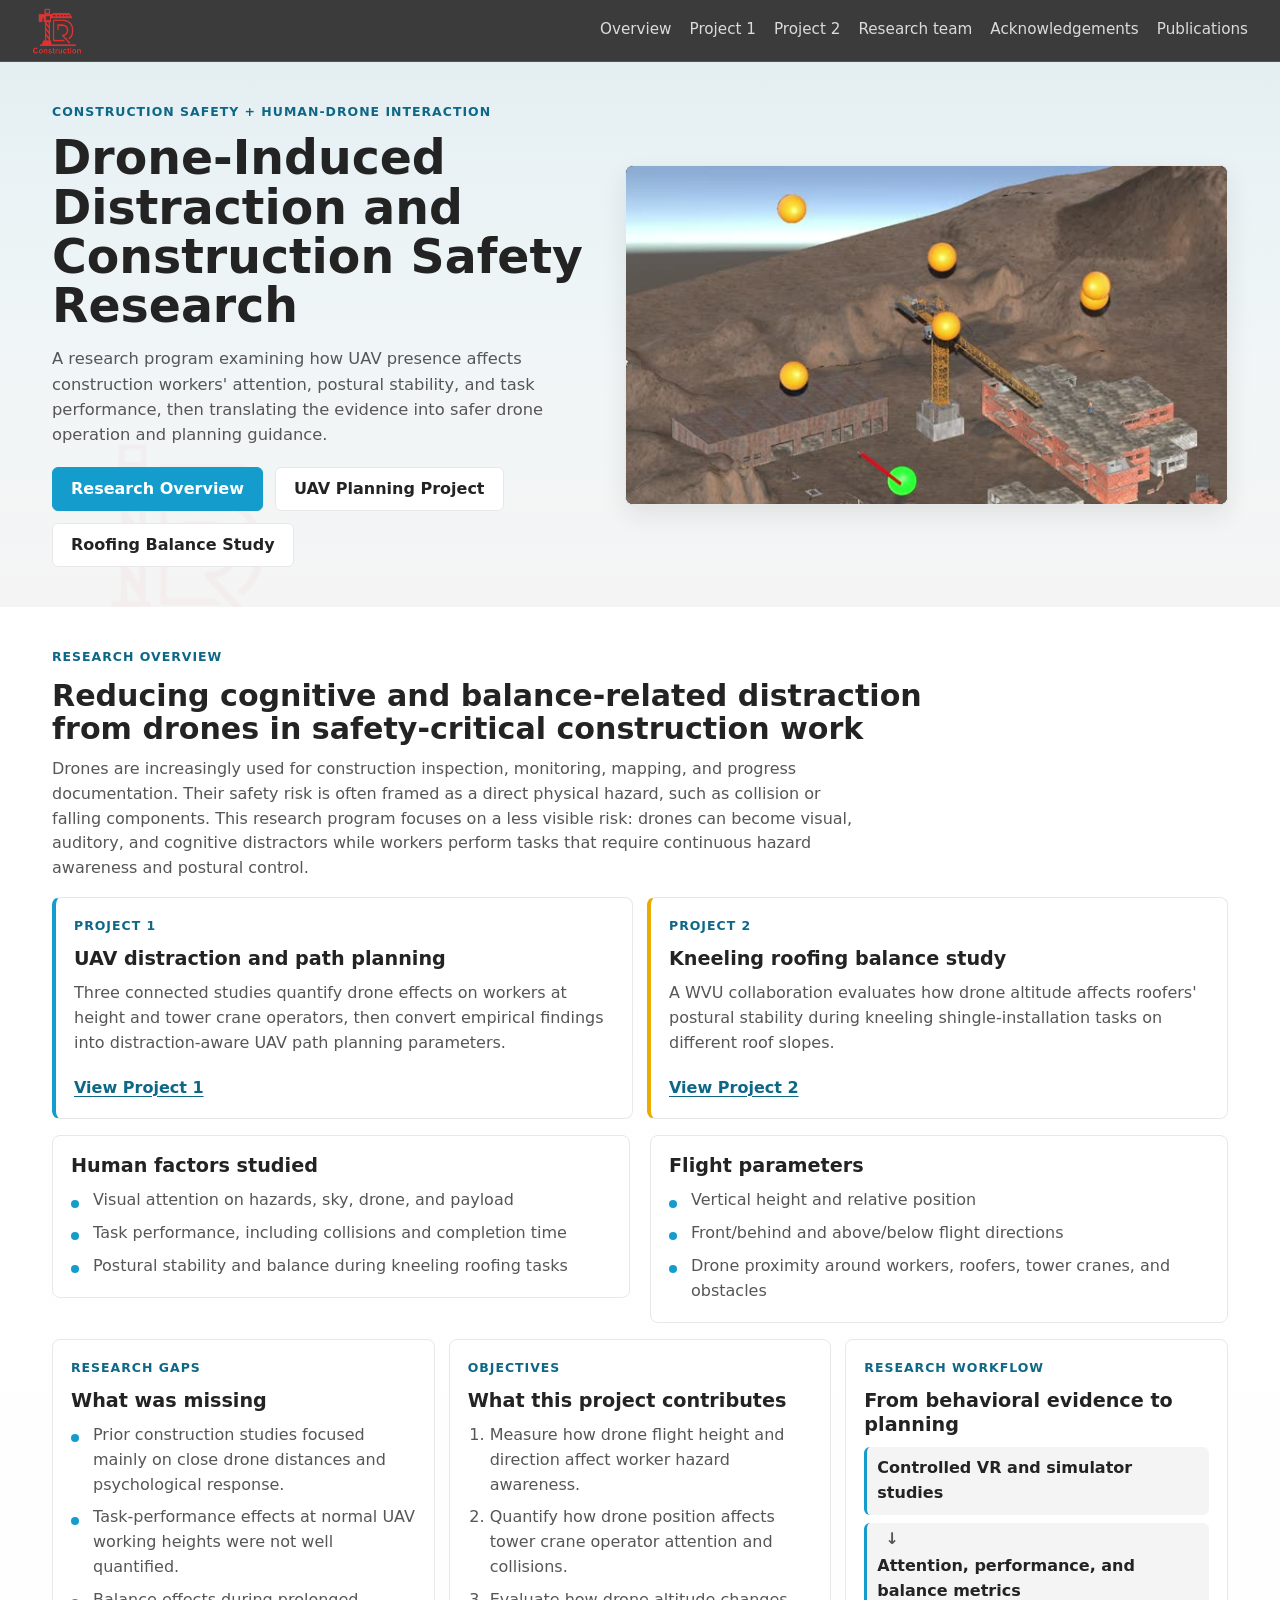
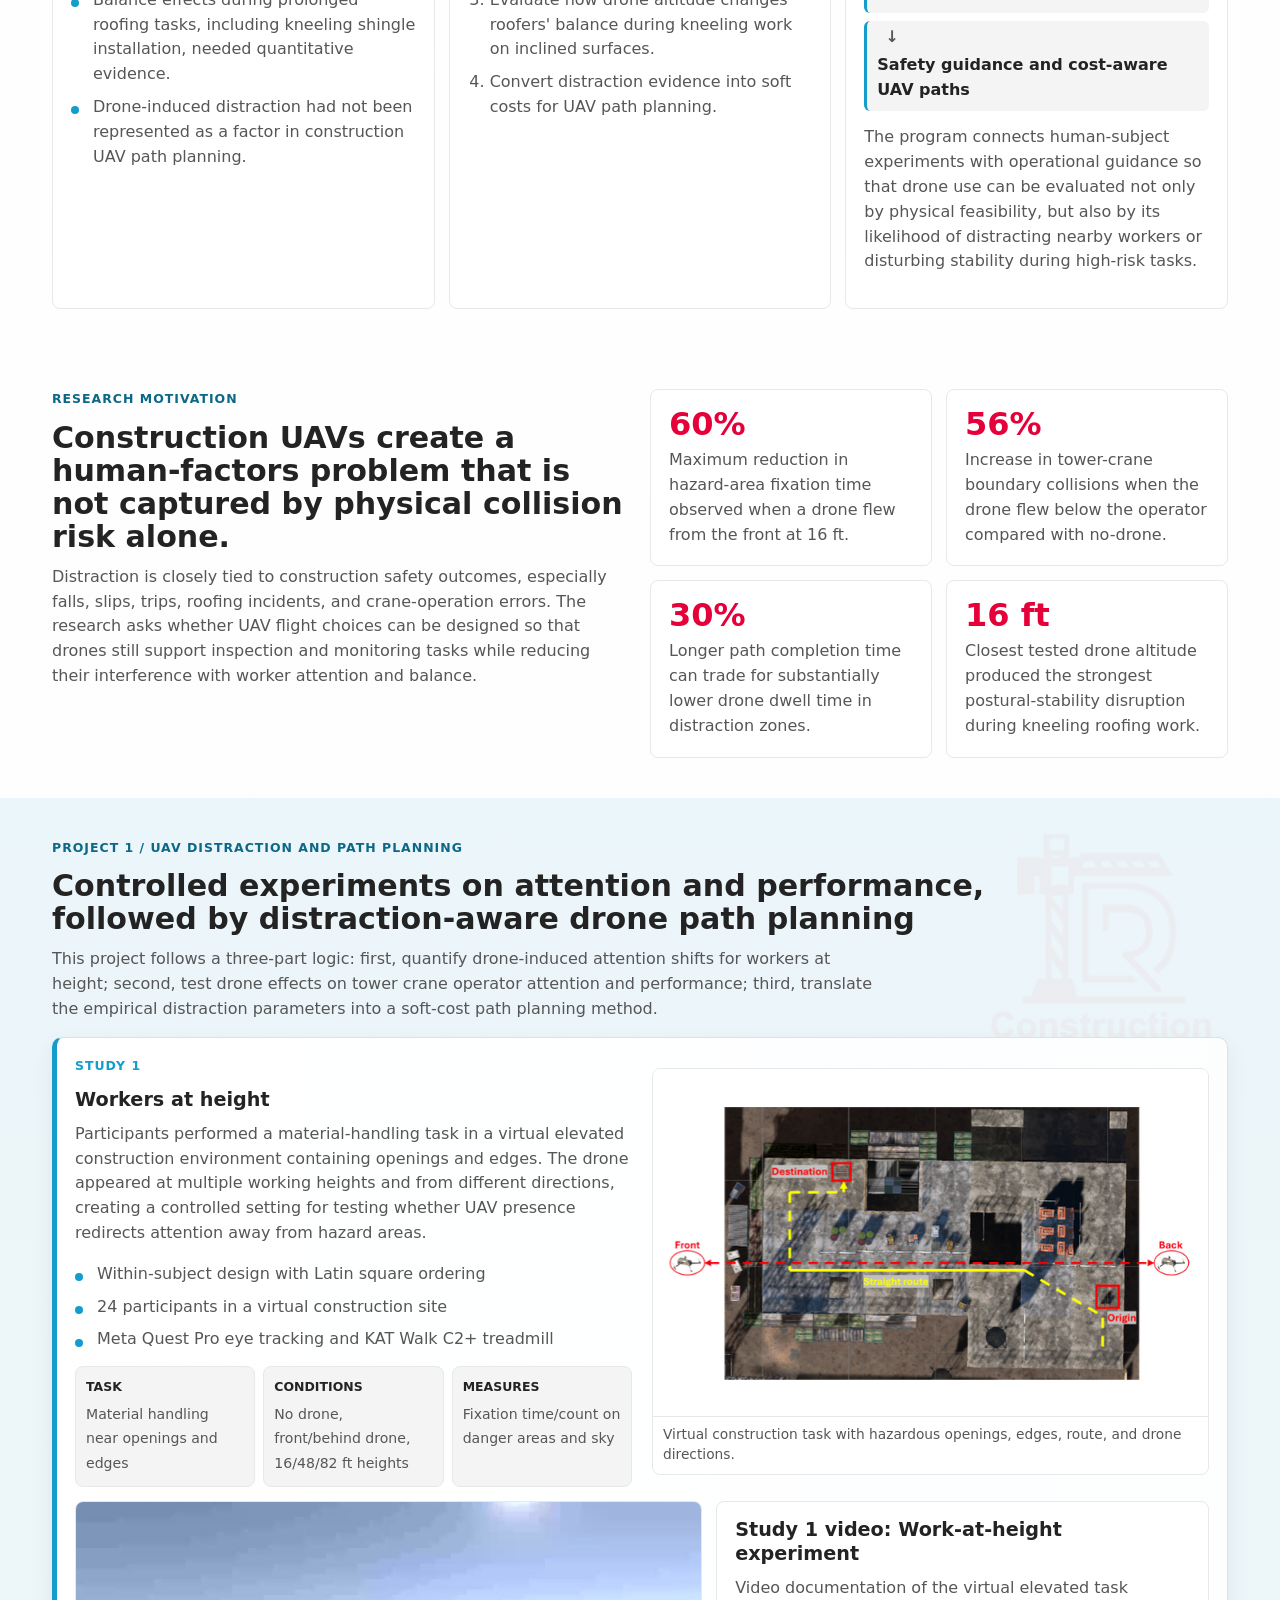
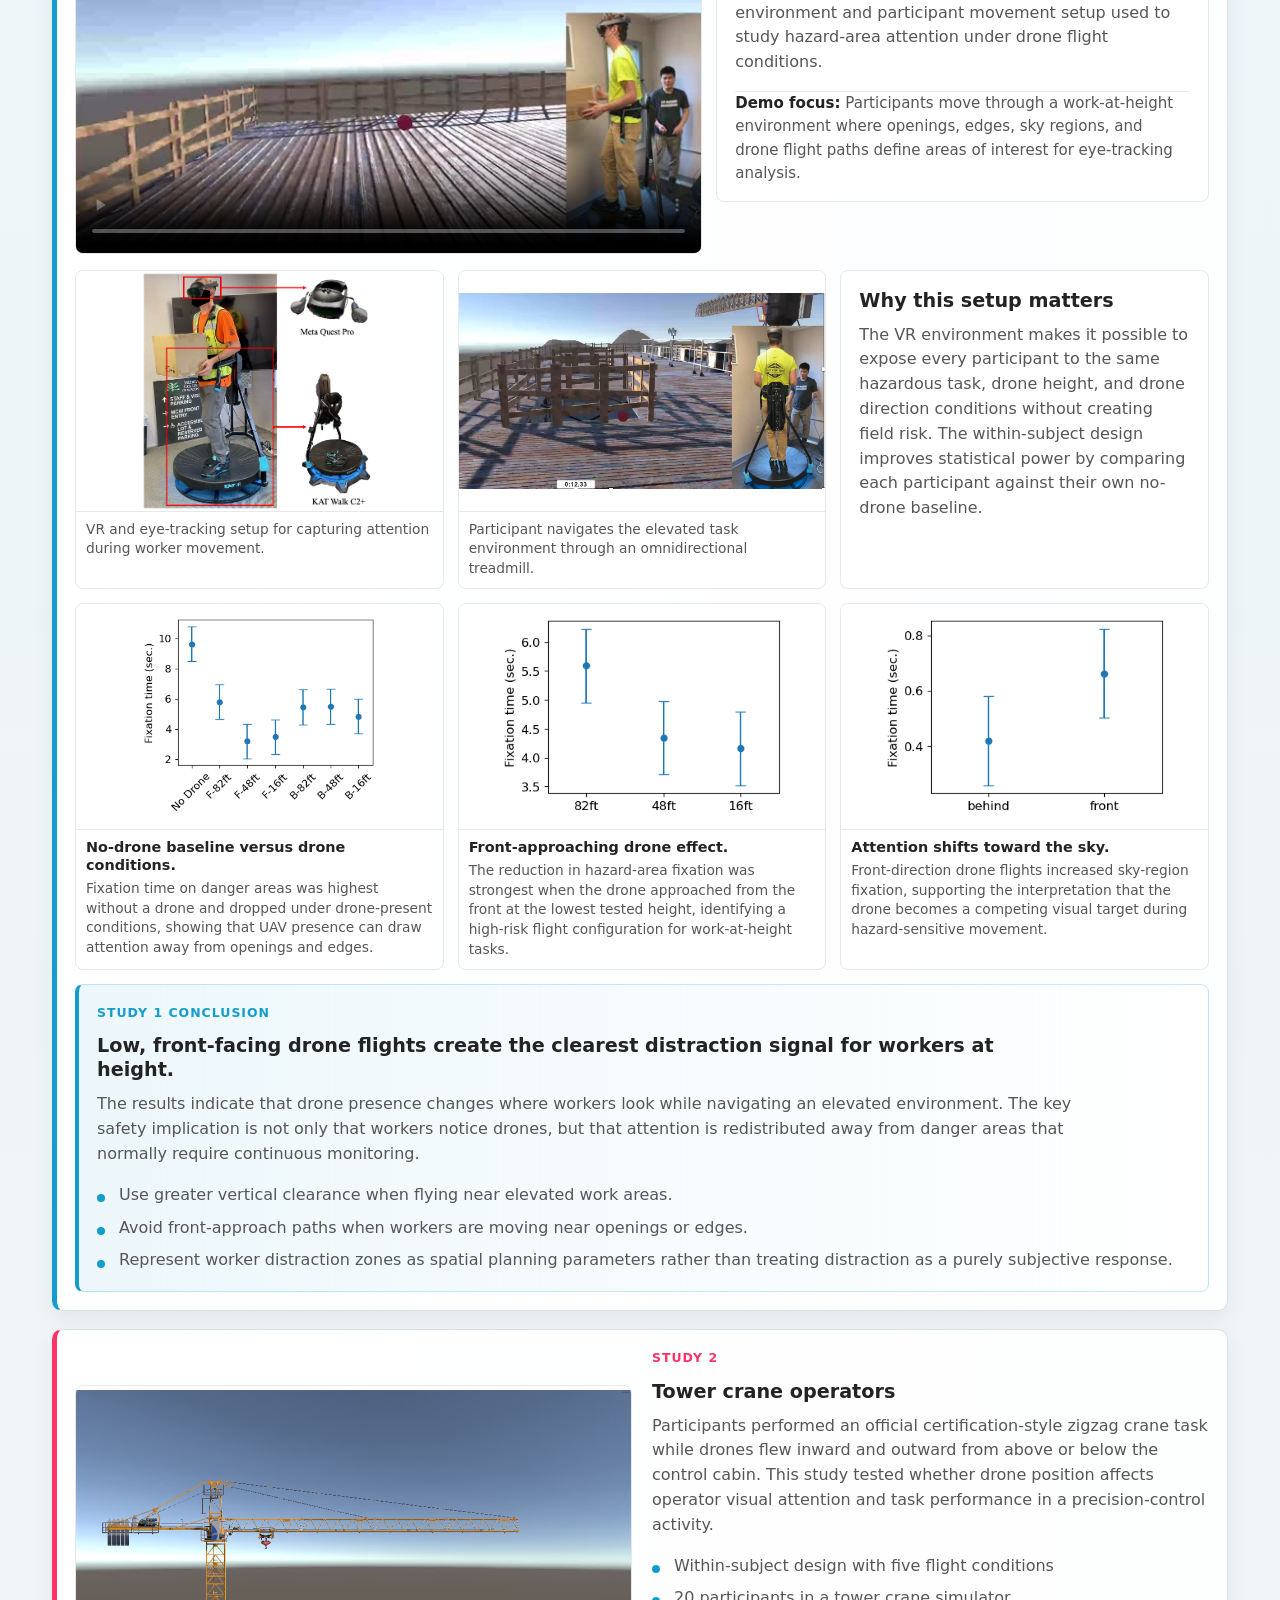
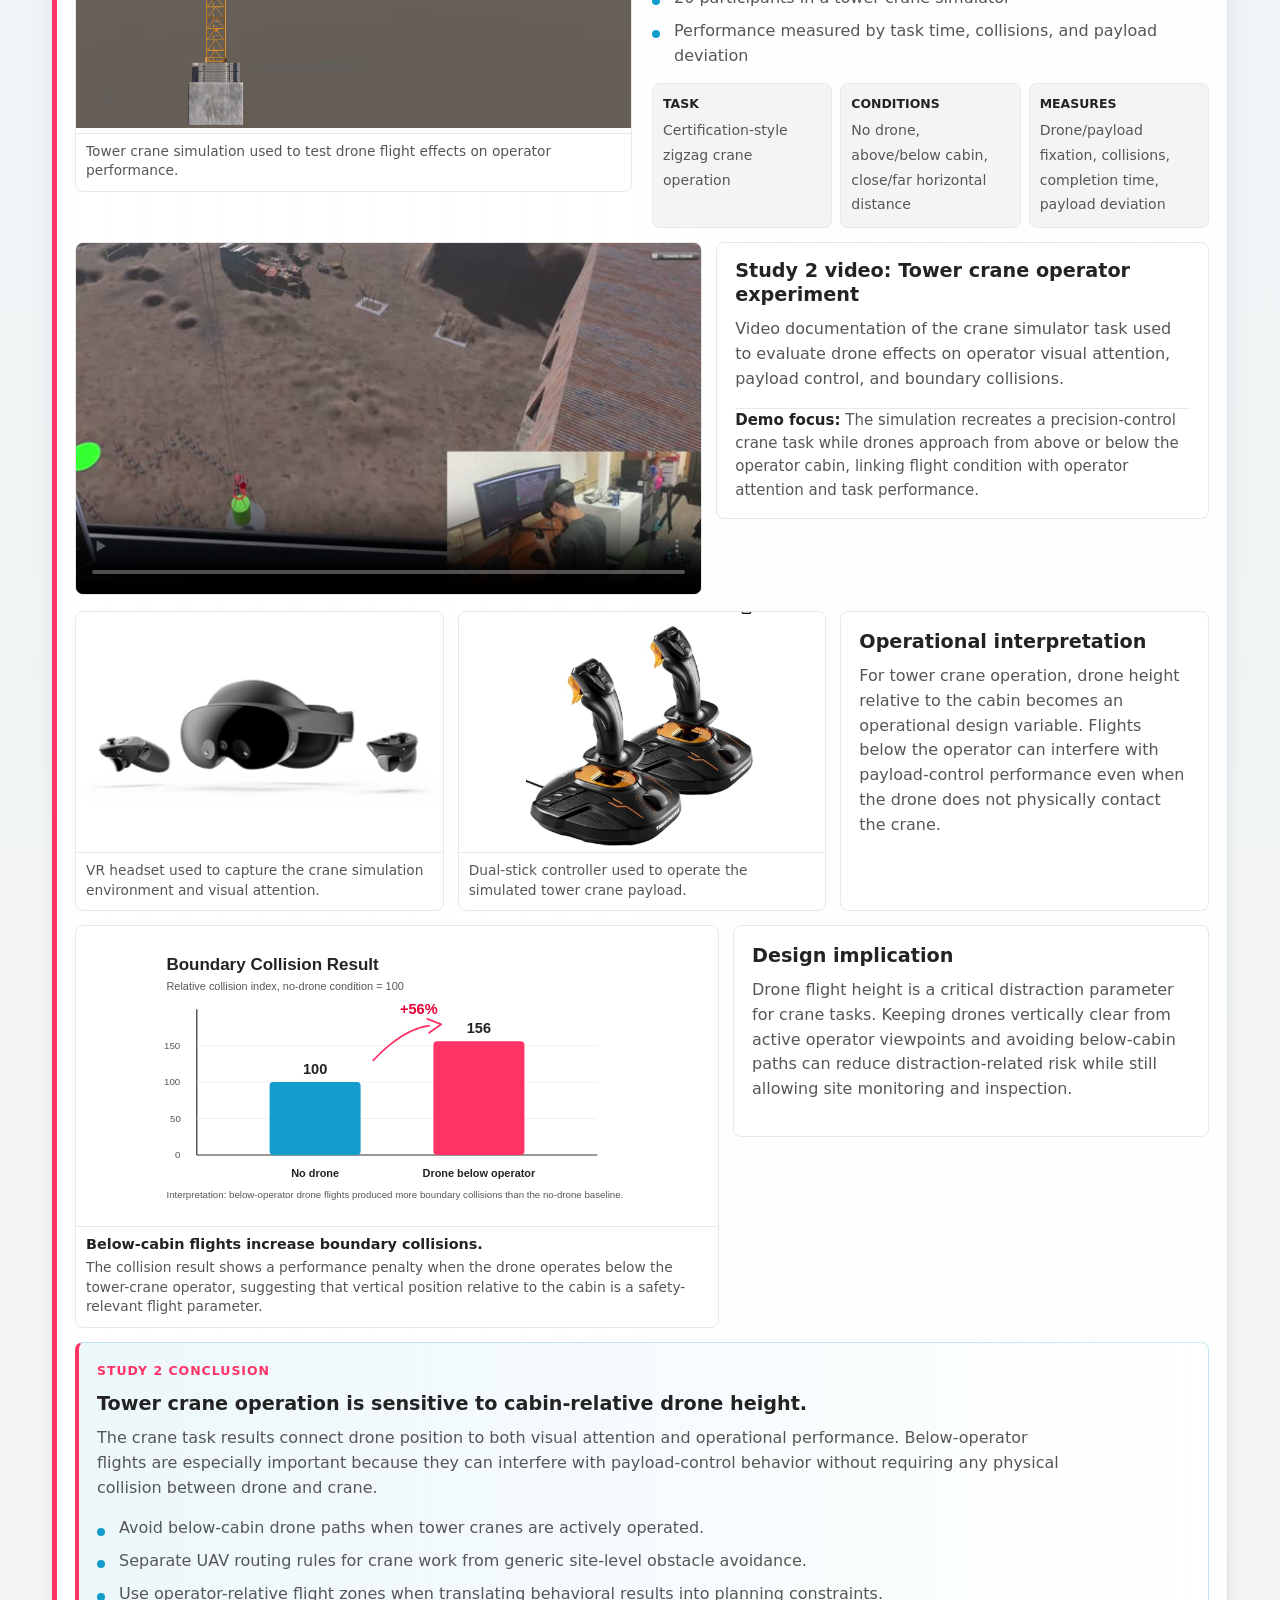
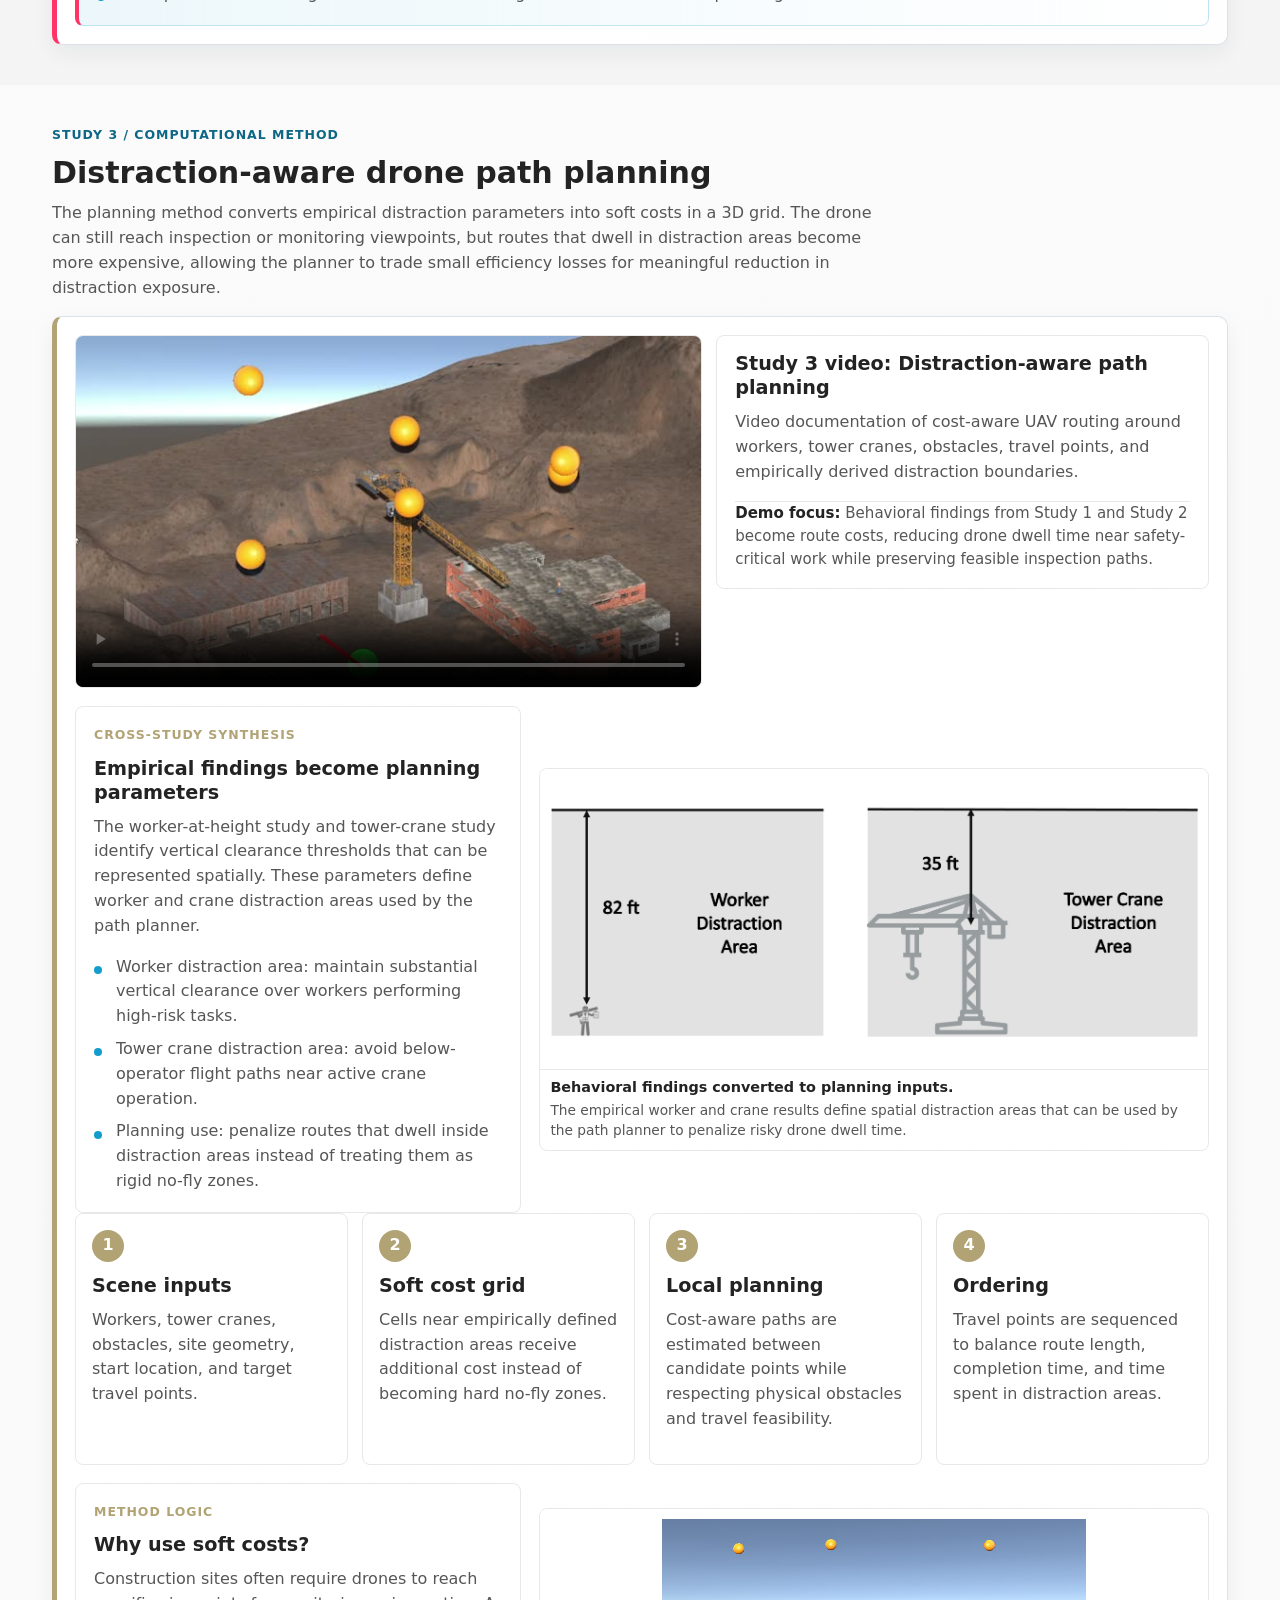
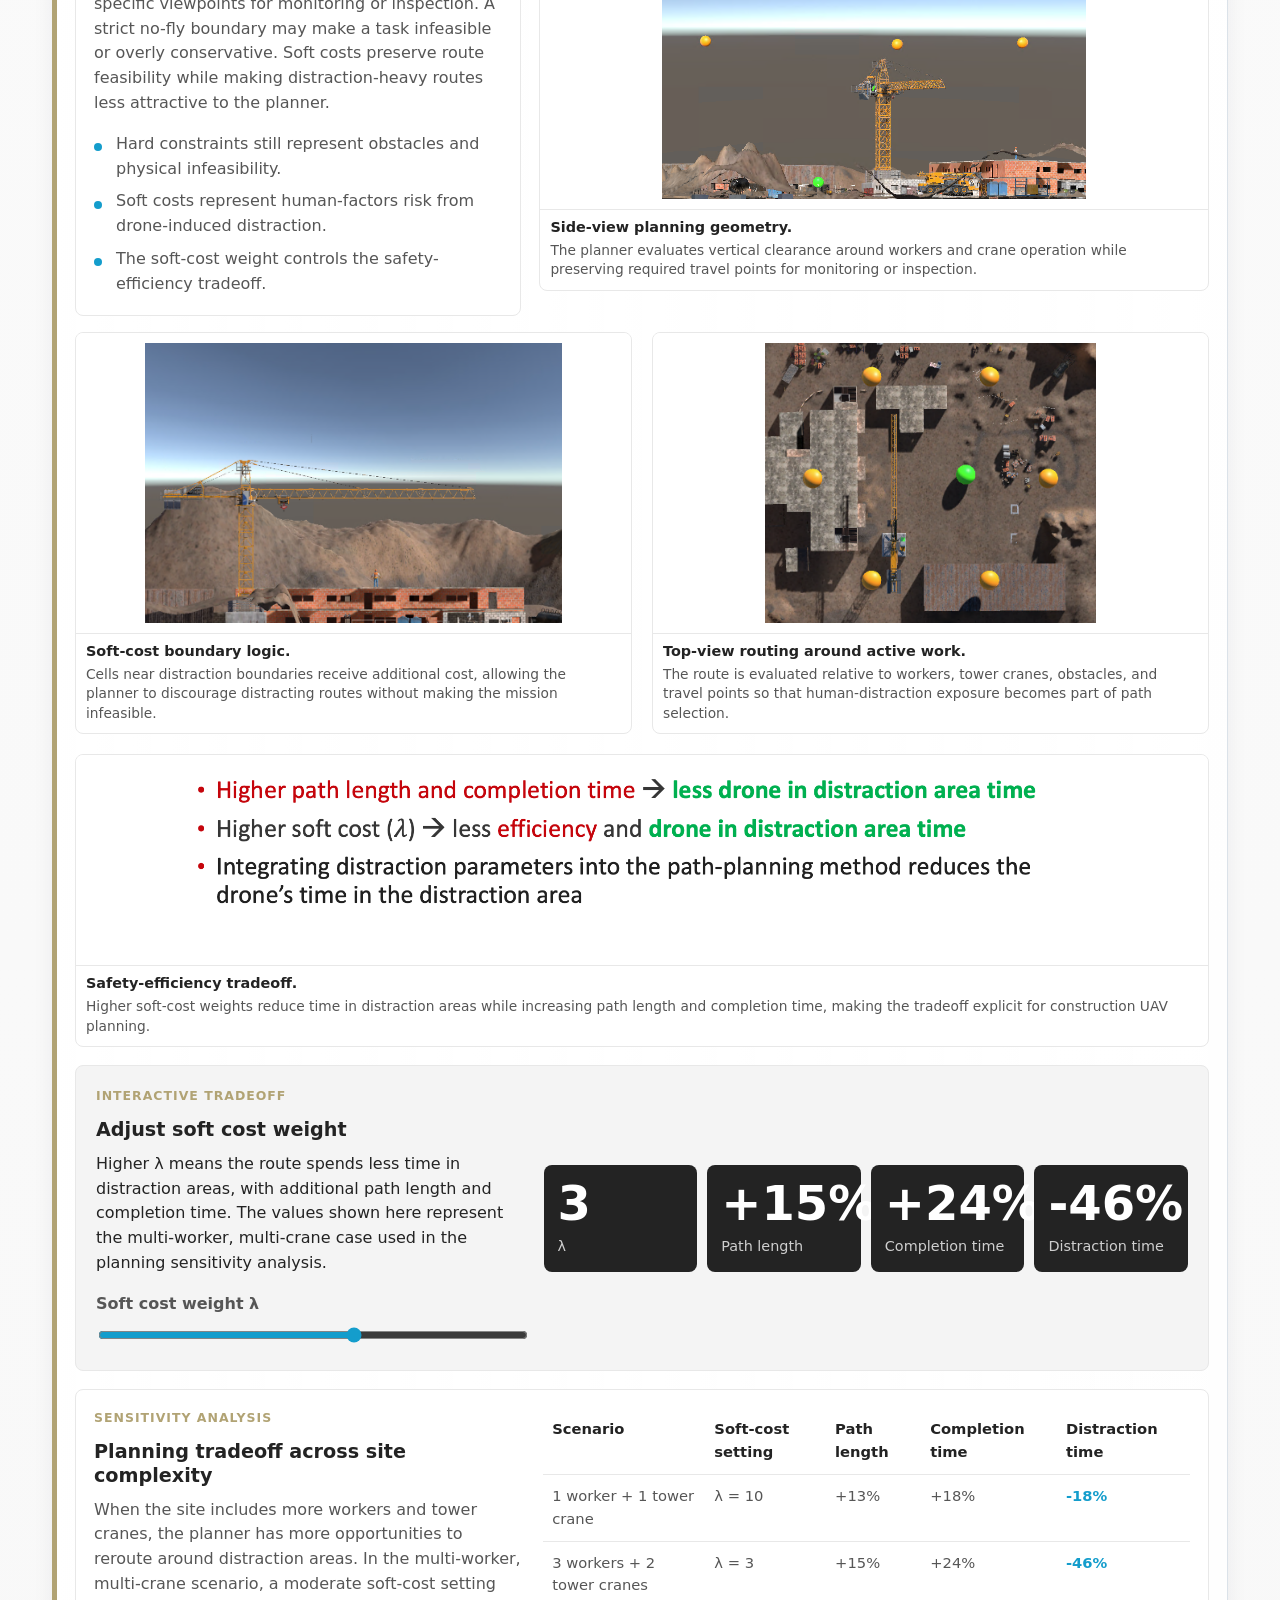
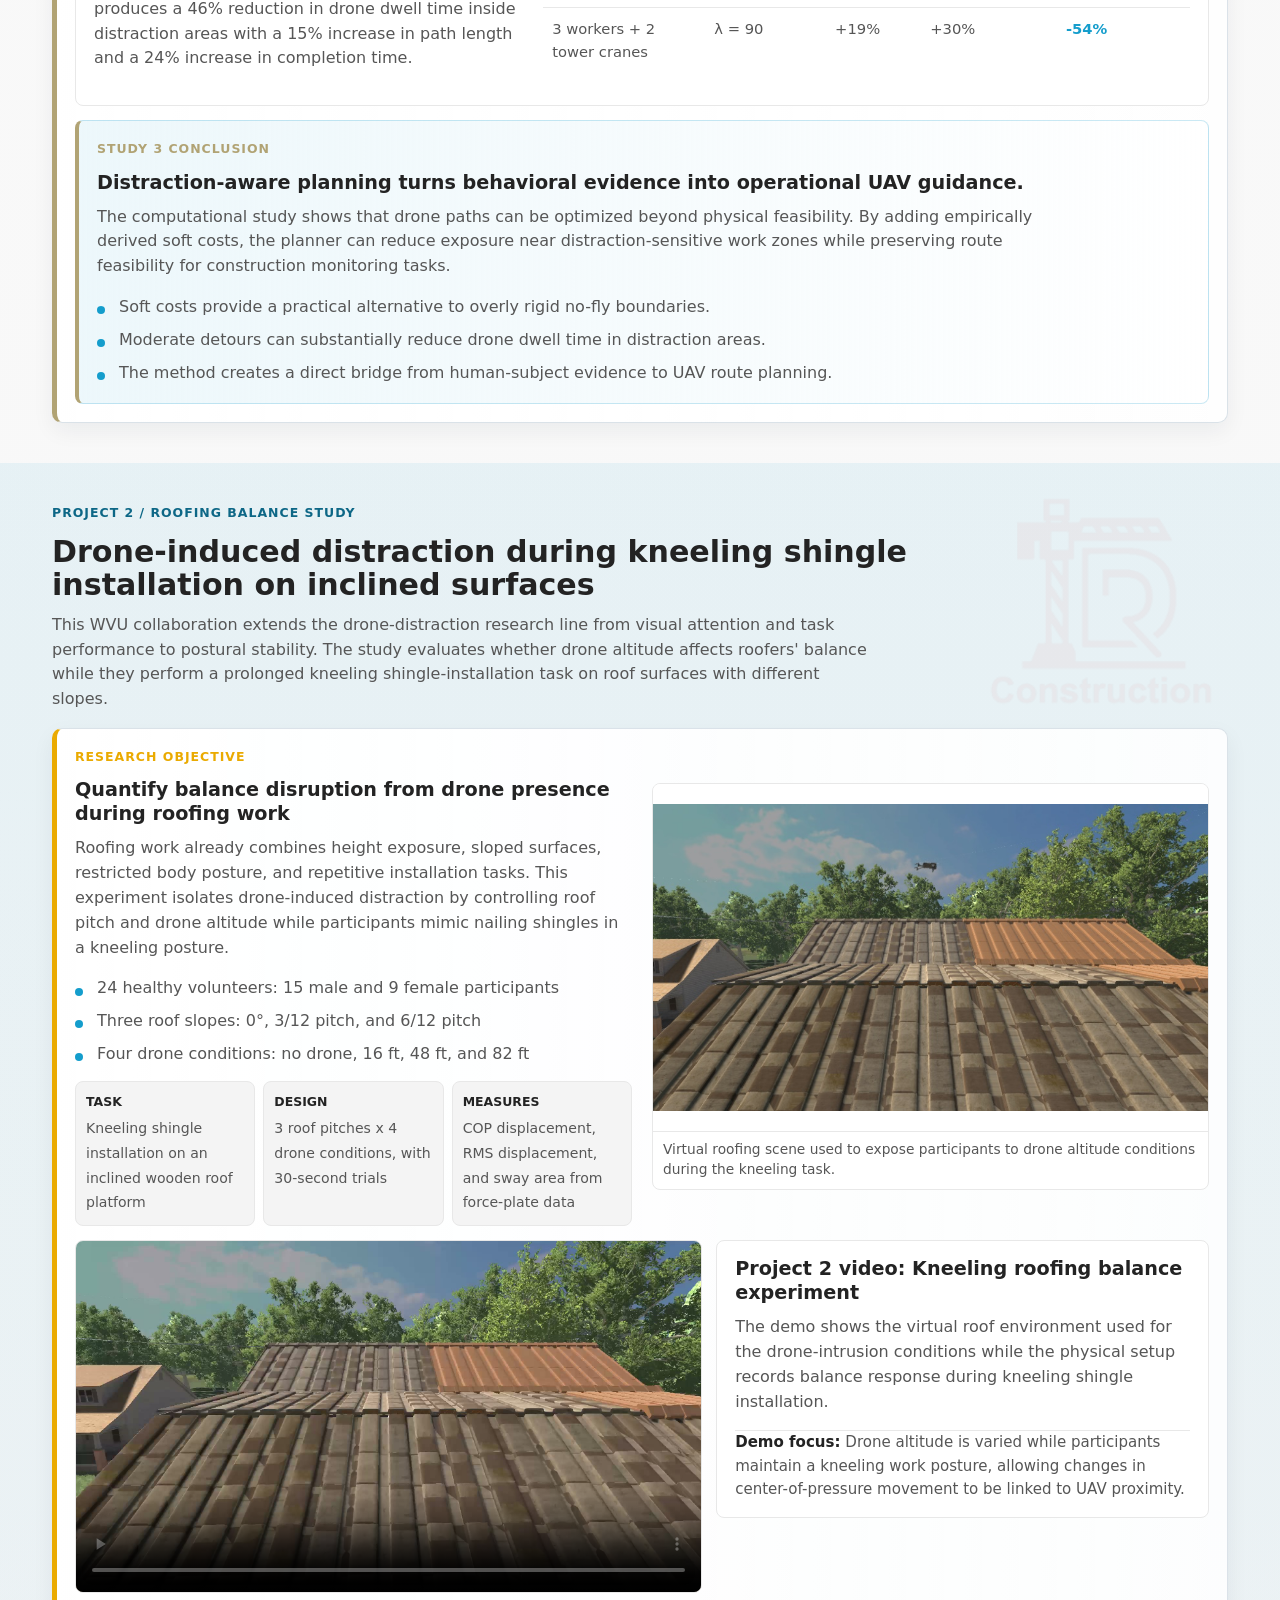
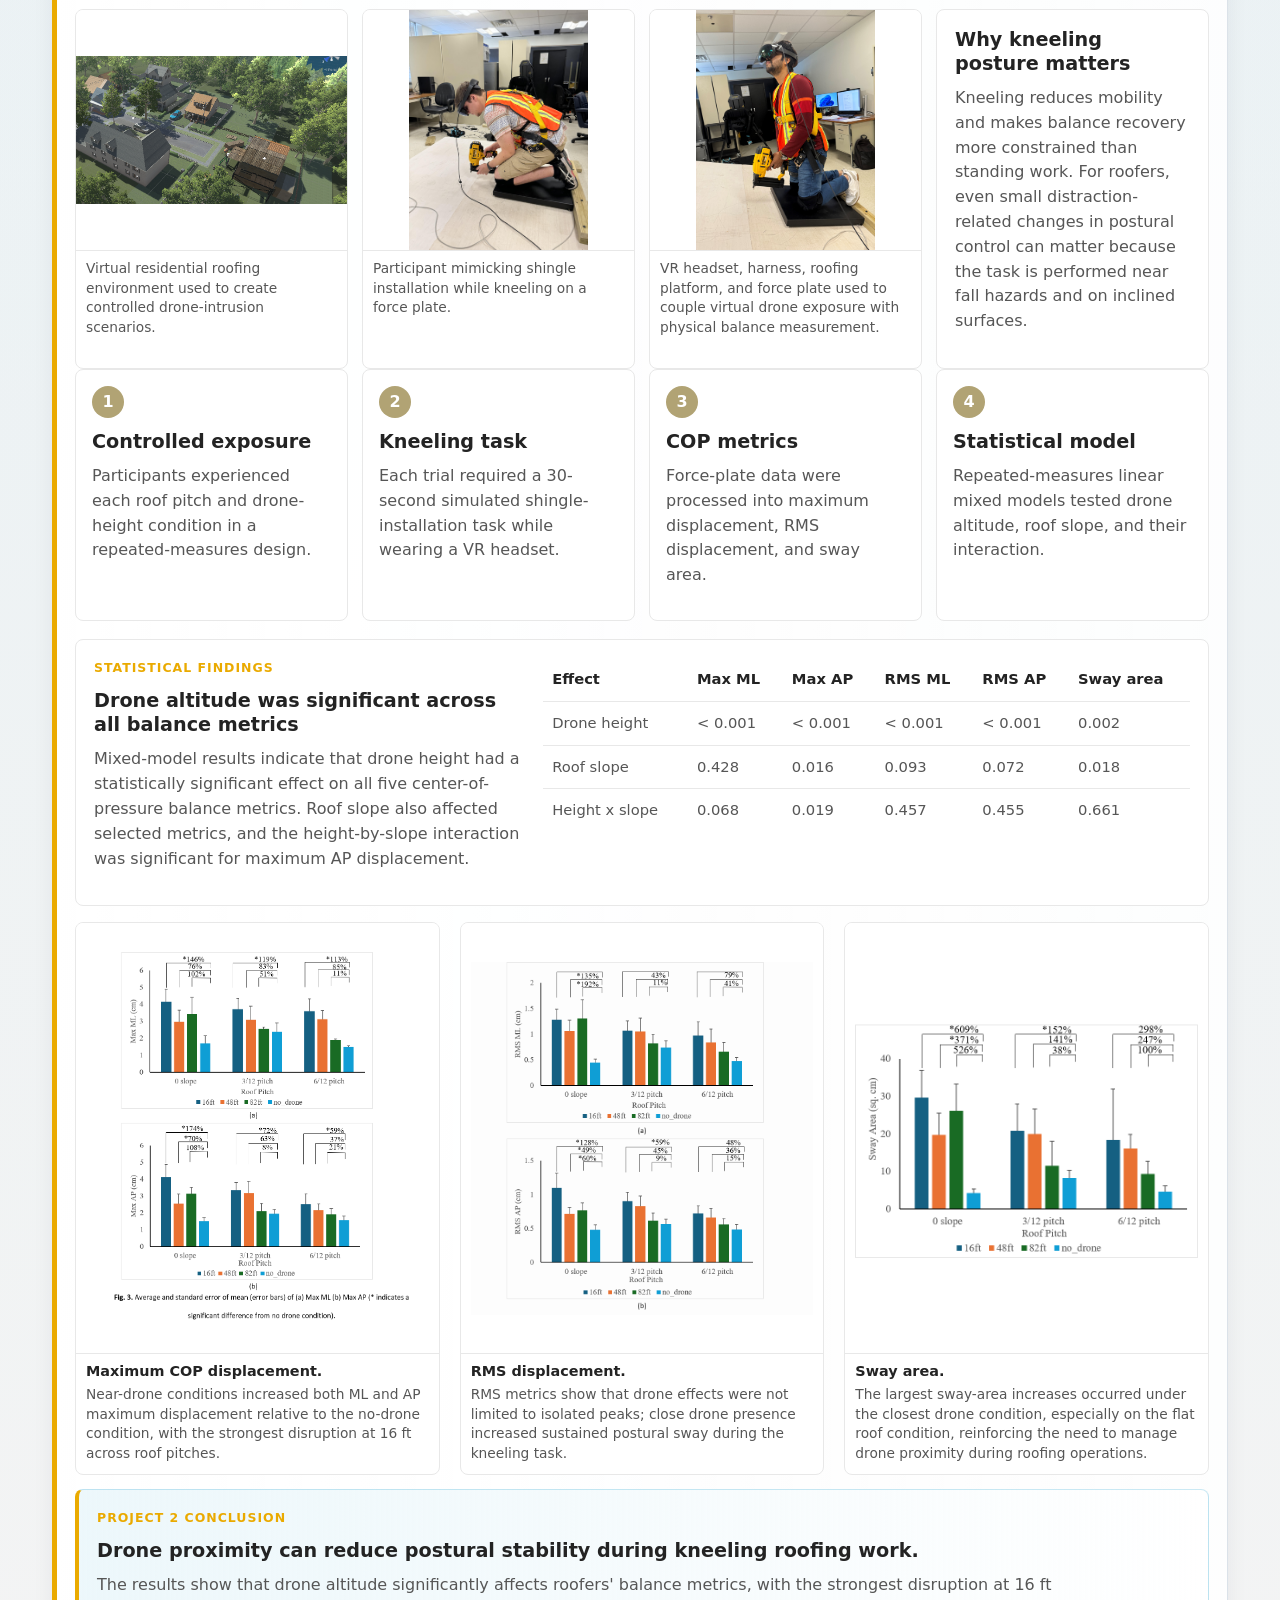
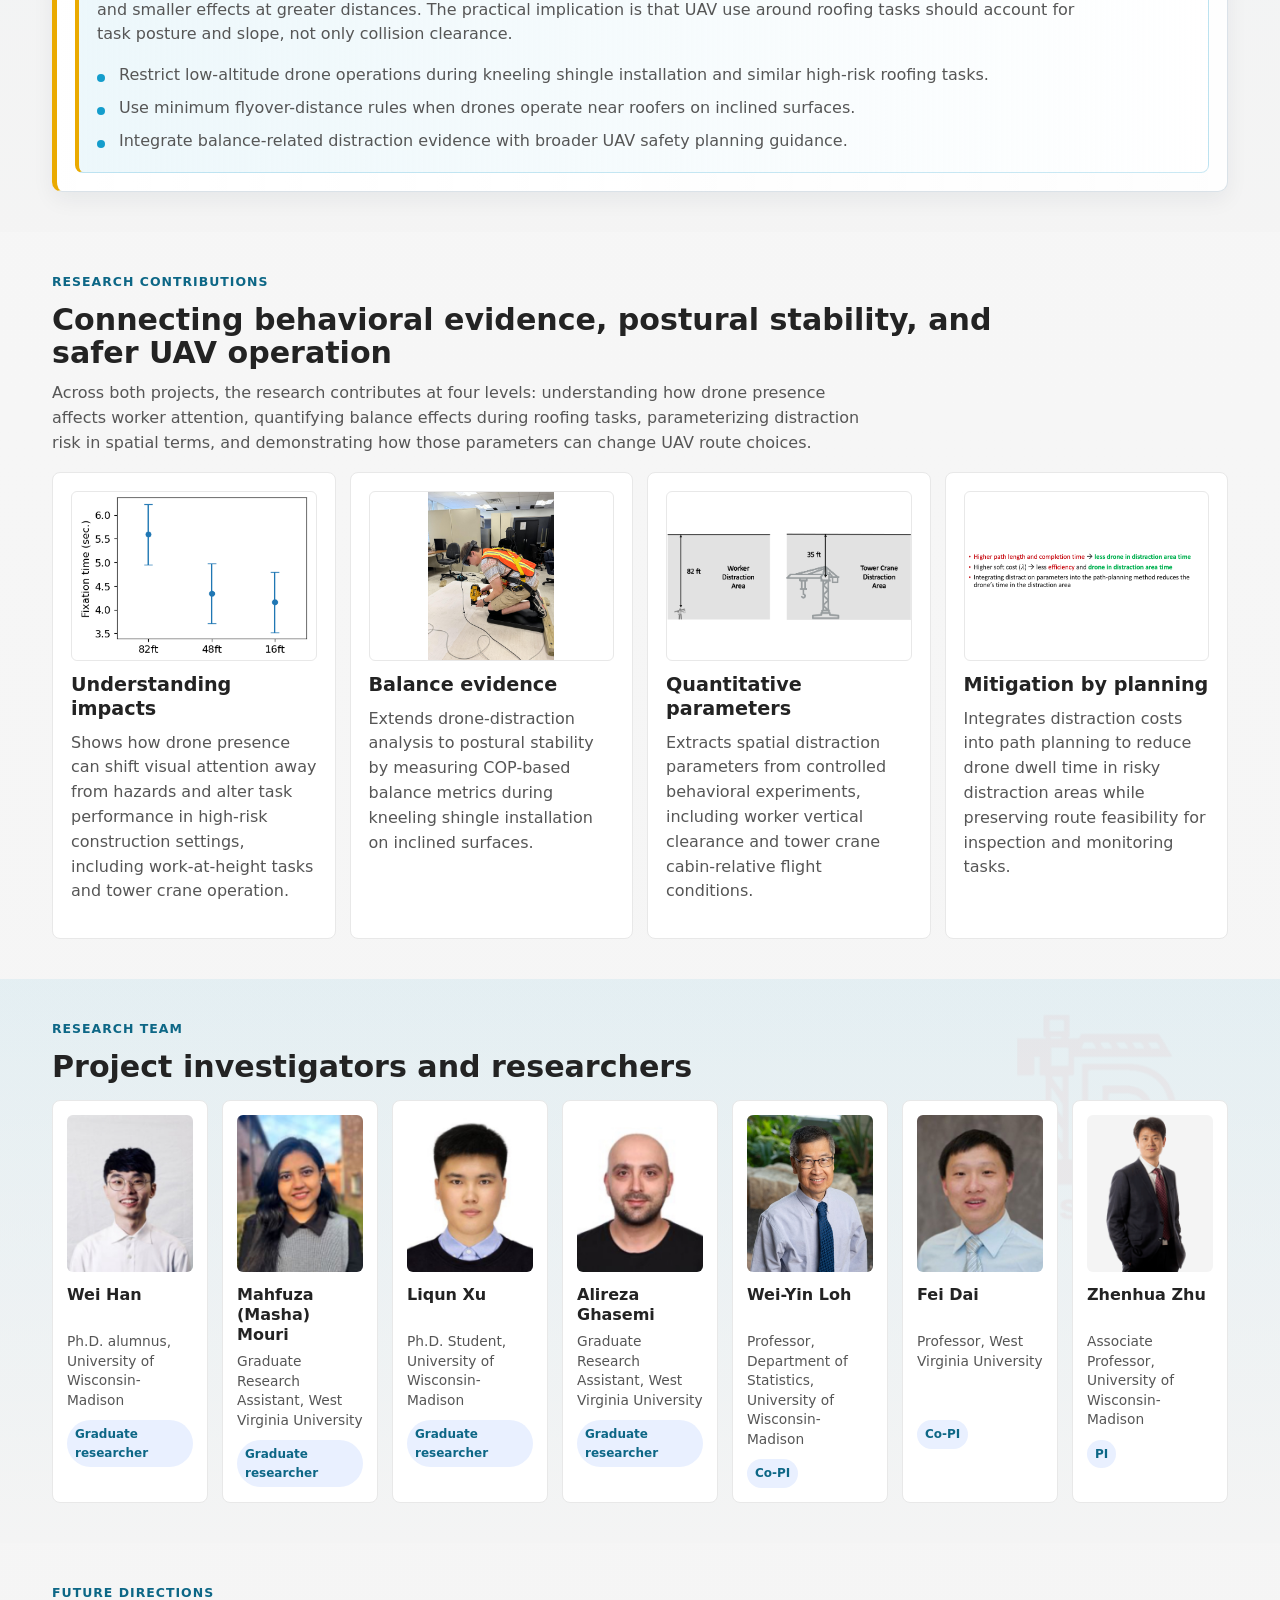
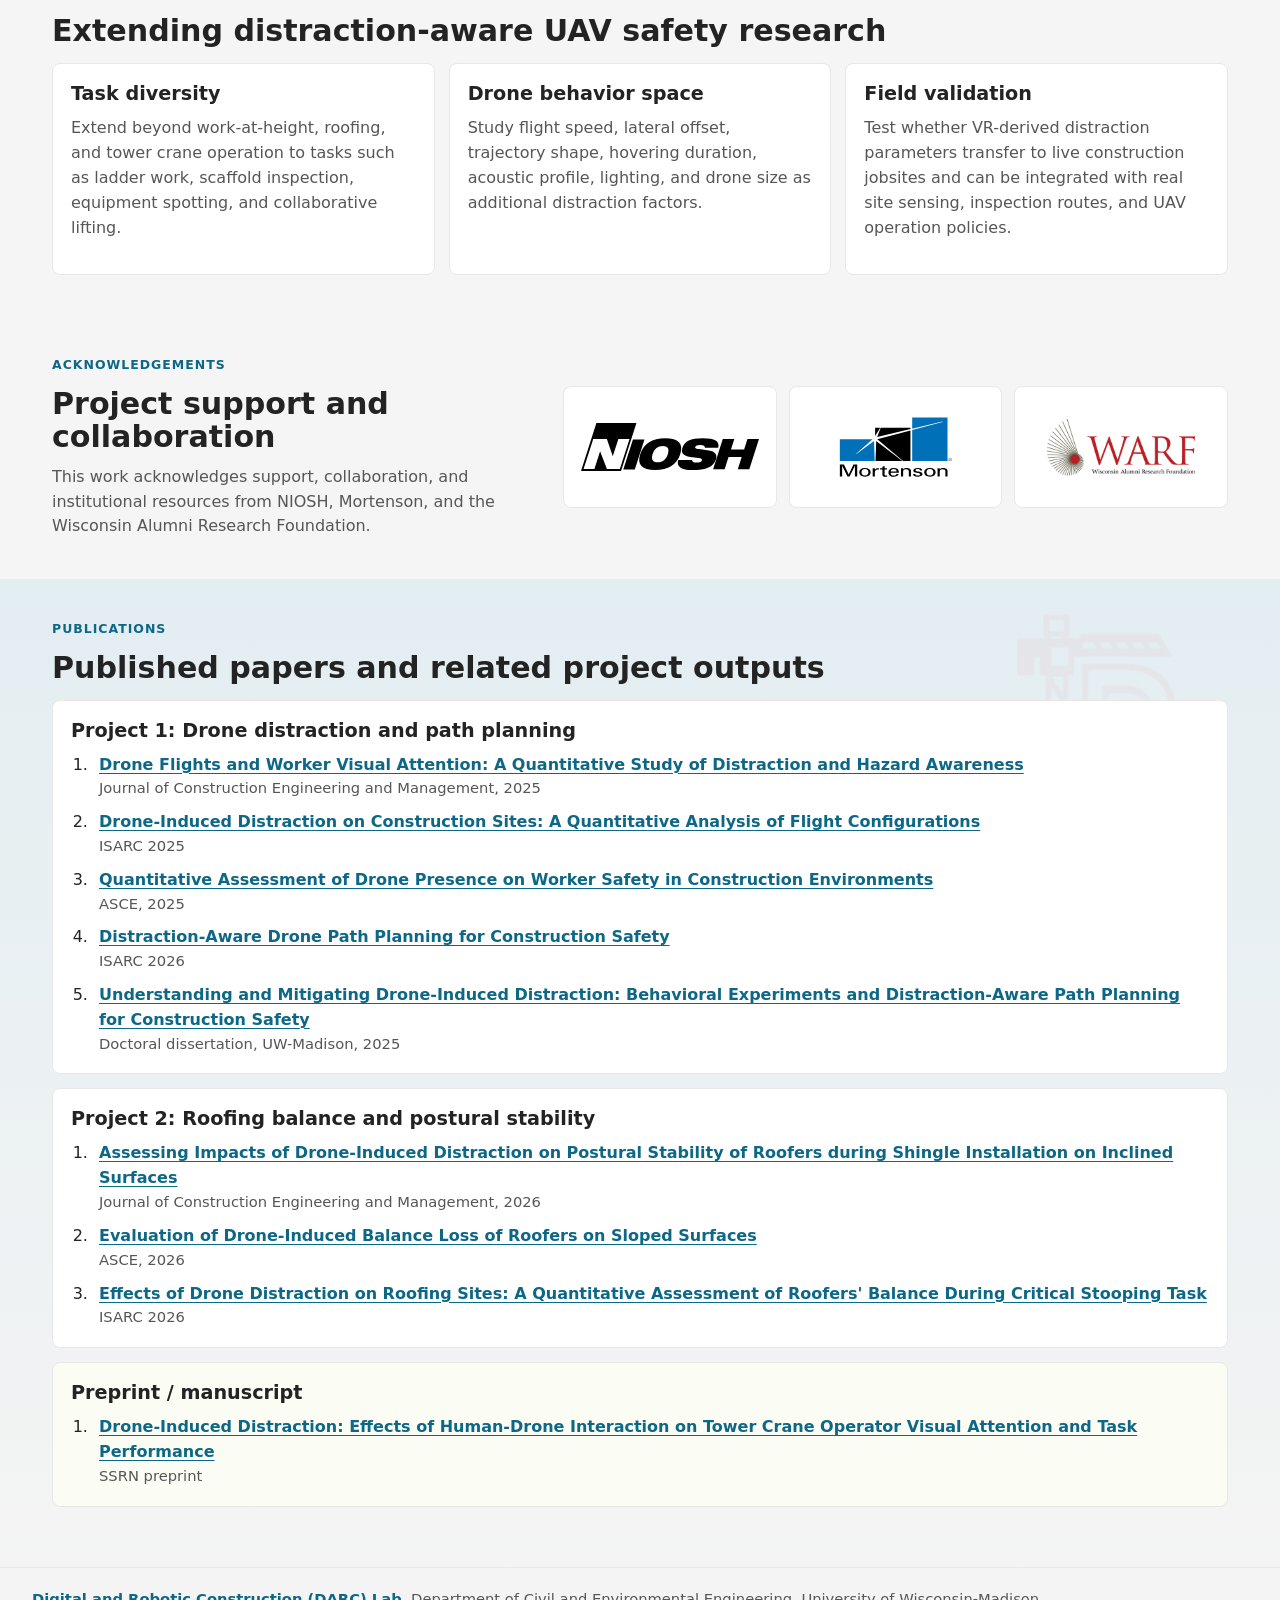
==== commit 3d7d0a39: "Publish roofing balance study project" ====
--- a/index.html
+++ b/index.html
@@ -3,8 +3,8 @@
   <head>
     <meta charset="utf-8">
     <meta name="viewport" content="width=device-width, initial-scale=1">
-    <meta name="description" content="Understanding and mitigating drone-induced distraction for construction safety through behavioral experiments and distraction-aware drone path planning.">
-    <title>Drone-Induced Distraction for Construction Safety</title>
+    <meta name="description" content="Drone-induced distraction and construction safety research, including behavioral experiments, postural stability studies, and distraction-aware drone path planning.">
+    <title>Drone-Induced Distraction and Construction Safety Research</title>
     <link rel="icon" href="assets/logos/darc-logo-icon.png">
     <link rel="stylesheet" href="styles.css">
   </head>
@@ -21,9 +21,8 @@
       </button>
       <nav class="site-nav" data-nav>
         <a href="#overview">Overview</a>
-        <a href="#study-1">Study 1</a>
-        <a href="#study-2">Study 2</a>
-        <a href="#study-3">Study 3</a>
+        <a href="#drone-project">Project 1</a>
+        <a href="#roofing-project">Project 2</a>
         <a href="#team">Research team</a>
         <a href="#acknowledgements">Acknowledgements</a>
         <a href="#publications">Publications</a>
@@ -34,11 +33,12 @@
       <section class="hero section-band">
         <div class="hero-copy">
           <p class="eyebrow">Construction safety + human-drone interaction</p>
-          <h1>Understanding and Mitigating Drone-Induced Distraction for Construction Safety</h1>
-          <p class="lead">A research project quantifying how UAV flight behavior changes construction workers' visual attention and task performance, then translating the evidence into distraction-aware drone path planning.</p>
+          <h1>Drone-Induced Distraction and Construction Safety Research</h1>
+          <p class="lead">A research program examining how UAV presence affects construction workers' attention, postural stability, and task performance, then translating the evidence into safer drone operation and planning guidance.</p>
           <div class="hero-actions">
             <a class="button primary" href="#overview">Research Overview</a>
-            <a class="button" href="#study-1">View Studies</a>
+            <a class="button" href="#drone-project">UAV Planning Project</a>
+            <a class="button" href="#roofing-project">Roofing Balance Study</a>
           </div>
         </div>
         <div class="hero-media" aria-label="Distraction-aware path planning preview">
@@ -51,16 +51,32 @@
       <section id="overview" class="section">
         <div class="section-heading">
           <p class="eyebrow">Research overview</p>
-          <h2>Reducing cognitive distraction from drones in safety-critical construction work</h2>
-          <p>Drones are increasingly used for construction inspection, monitoring, mapping, and progress documentation. Their safety risk is usually framed as a direct physical hazard, such as collision or falling components. This project focuses on a less visible risk: drones can become visual, auditory, and cognitive distractors while workers perform tasks where attention to hazards is essential.</p>
-        </div>
+          <h2>Reducing cognitive and balance-related distraction from drones in safety-critical construction work</h2>
+          <p>Drones are increasingly used for construction inspection, monitoring, mapping, and progress documentation. Their safety risk is often framed as a direct physical hazard, such as collision or falling components. This research program focuses on a less visible risk: drones can become visual, auditory, and cognitive distractors while workers perform tasks that require continuous hazard awareness and postural control.</p>
+        </div>
+
+        <div class="project-map">
+          <article class="project-card">
+            <p class="tag">Project 1</p>
+            <h3>UAV distraction and path planning</h3>
+            <p>Three connected studies quantify drone effects on workers at height and tower crane operators, then convert empirical findings into distraction-aware UAV path planning parameters.</p>
+            <a href="#drone-project">View Project 1</a>
+          </article>
+          <article class="project-card roofing-card">
+            <p class="tag">Project 2</p>
+            <h3>Kneeling roofing balance study</h3>
+            <p>A WVU collaboration evaluates how drone altitude affects roofers' postural stability during kneeling shingle-installation tasks on different roof slopes.</p>
+            <a href="#roofing-project">View Project 2</a>
+          </article>
+        </div>
+
         <div class="two-column question-grid">
           <div>
             <h3>Human factors studied</h3>
             <ul class="check-list">
               <li>Visual attention on hazards, sky, drone, and payload</li>
               <li>Task performance, including collisions and completion time</li>
-              <li>Worker response under high-risk construction tasks</li>
+              <li>Postural stability and balance during kneeling roofing tasks</li>
             </ul>
           </div>
           <div>
@@ -68,7 +84,7 @@
             <ul class="check-list">
               <li>Vertical height and relative position</li>
               <li>Front/behind and above/below flight directions</li>
-              <li>Path choices around workers, tower cranes, and obstacles</li>
+              <li>Drone proximity around workers, roofers, tower cranes, and obstacles</li>
             </ul>
           </div>
         </div>
@@ -80,6 +96,7 @@
             <ul class="check-list">
               <li>Prior construction studies focused mainly on close drone distances and psychological response.</li>
               <li>Task-performance effects at normal UAV working heights were not well quantified.</li>
+              <li>Balance effects during prolonged roofing tasks, including kneeling shingle installation, needed quantitative evidence.</li>
               <li>Drone-induced distraction had not been represented as a factor in construction UAV path planning.</li>
             </ul>
           </article>
@@ -89,6 +106,7 @@
             <ol class="number-list">
               <li>Measure how drone flight height and direction affect worker hazard awareness.</li>
               <li>Quantify how drone position affects tower crane operator attention and collisions.</li>
+              <li>Evaluate how drone altitude changes roofers' balance during kneeling work on inclined surfaces.</li>
               <li>Convert distraction evidence into soft costs for UAV path planning.</li>
             </ol>
           </article>
@@ -96,11 +114,11 @@
             <p class="tag">Research workflow</p>
             <h3>From behavioral evidence to planning</h3>
             <div class="workflow">
-              <span>Controlled VR studies</span>
-              <span>Distraction parameters</span>
-              <span>Cost-aware UAV paths</span>
-            </div>
-            <p>The project connects human-subject experiments with computational planning so that drone operation can be evaluated not only by physical feasibility, but also by its likelihood of distracting nearby workers.</p>
+              <span>Controlled VR and simulator studies</span>
+              <span>Attention, performance, and balance metrics</span>
+              <span>Safety guidance and cost-aware UAV paths</span>
+            </div>
+            <p>The program connects human-subject experiments with operational guidance so that drone use can be evaluated not only by physical feasibility, but also by its likelihood of distracting nearby workers or disturbing stability during high-risk tasks.</p>
           </article>
         </div>
       </section>
@@ -109,7 +127,7 @@
         <div class="section-heading compact">
           <p class="eyebrow">Research motivation</p>
           <h2>Construction UAVs create a human-factors problem that is not captured by physical collision risk alone.</h2>
-          <p>Distraction is closely tied to construction safety outcomes, especially falls, slips, trips, and crane-operation incidents. The project asks whether UAV flight choices can be designed so that drones still support inspection and monitoring tasks while reducing their interference with worker attention.</p>
+          <p>Distraction is closely tied to construction safety outcomes, especially falls, slips, trips, roofing incidents, and crane-operation errors. The research asks whether UAV flight choices can be designed so that drones still support inspection and monitoring tasks while reducing their interference with worker attention and balance.</p>
         </div>
         <div class="metric-grid">
           <article class="metric">
@@ -124,14 +142,18 @@
             <strong>30%</strong>
             <span>Longer path completion time can trade for substantially lower drone dwell time in distraction zones.</span>
           </article>
-        </div>
-      </section>
-
-      <section id="studies" class="section section-band">
+          <article class="metric">
+            <strong>16 ft</strong>
+            <span>Closest tested drone altitude produced the strongest postural-stability disruption during kneeling roofing work.</span>
+          </article>
+        </div>
+      </section>
+
+      <section id="drone-project" class="section section-band">
         <div class="section-heading">
-          <p class="eyebrow">Empirical studies</p>
-          <h2>Controlled experiments on drone-induced distraction in high-risk construction tasks</h2>
-          <p>Two within-subject VR experiments were designed to isolate drone flight effects while controlling individual differences. Eye-tracking, task completion, collisions, and simulator performance metrics were used to connect visual attention with safety-relevant behavior.</p>
+          <p class="eyebrow">Project 1 / UAV distraction and path planning</p>
+          <h2>Controlled experiments on attention and performance, followed by distraction-aware drone path planning</h2>
+          <p>This project follows a three-part logic: first, quantify drone-induced attention shifts for workers at height; second, test drone effects on tower crane operator attention and performance; third, translate the empirical distraction parameters into a soft-cost path planning method.</p>
         </div>
 
         <div id="study-1" class="study-section study-one">
@@ -481,17 +503,190 @@
         </div>
       </section>
 
+      <section id="roofing-project" class="section section-band roofing-project">
+        <div class="section-heading">
+          <p class="eyebrow">Project 2 / Roofing balance study</p>
+          <h2>Drone-induced distraction during kneeling shingle installation on inclined surfaces</h2>
+          <p>This WVU collaboration extends the drone-distraction research line from visual attention and task performance to postural stability. The study evaluates whether drone altitude affects roofers' balance while they perform a prolonged kneeling shingle-installation task on roof surfaces with different slopes.</p>
+        </div>
+
+        <div class="study-section study-roofing">
+          <div class="research-block">
+            <div class="research-copy">
+              <p class="tag">Research objective</p>
+              <h3>Quantify balance disruption from drone presence during roofing work</h3>
+              <p>Roofing work already combines height exposure, sloped surfaces, restricted body posture, and repetitive installation tasks. This experiment isolates drone-induced distraction by controlling roof pitch and drone altitude while participants mimic nailing shingles in a kneeling posture.</p>
+              <ul class="check-list">
+                <li>24 healthy volunteers: 15 male and 9 female participants</li>
+                <li>Three roof slopes: 0&deg;, 3/12 pitch, and 6/12 pitch</li>
+                <li>Four drone conditions: no drone, 16 ft, 48 ft, and 82 ft</li>
+              </ul>
+              <div class="study-meta">
+                <article>
+                  <strong>Task</strong>
+                  <span>Kneeling shingle installation on an inclined wooden roof platform</span>
+                </article>
+                <article>
+                  <strong>Design</strong>
+                  <span>3 roof pitches x 4 drone conditions, with 30-second trials</span>
+                </article>
+                <article>
+                  <strong>Measures</strong>
+                  <span>COP displacement, RMS displacement, and sway area from force-plate data</span>
+                </article>
+              </div>
+            </div>
+            <figure class="figure-frame">
+              <img src="assets/figures/kneeling/roofing-drone-roof-view.jpg" alt="Virtual sloped roof scene with drone flight in the roofing balance study.">
+              <figcaption>Virtual roofing scene used to expose participants to drone altitude conditions during the kneeling task.</figcaption>
+            </figure>
+          </div>
+
+          <div class="study-demo">
+            <article class="media-card demo-card">
+              <video controls preload="metadata" poster="assets/video-posters/kneeling-study-demo.jpg">
+                <source src="assets/videos/kneeling-study-demo.mp4" type="video/mp4">
+              </video>
+              <div class="demo-copy">
+                <h3>Project 2 video: Kneeling roofing balance experiment</h3>
+                <p>The demo shows the virtual roof environment used for the drone-intrusion conditions while the physical setup records balance response during kneeling shingle installation.</p>
+                <p class="demo-note"><strong>Demo focus:</strong> Drone altitude is varied while participants maintain a kneeling work posture, allowing changes in center-of-pressure movement to be linked to UAV proximity.</p>
+              </div>
+            </article>
+          </div>
+
+          <div class="figure-grid roofing-setup-grid">
+            <figure class="figure-card">
+              <img src="assets/figures/kneeling/roofing-virtual-site.png" alt="Virtual residential roofing site used in the kneeling study.">
+              <figcaption>Virtual residential roofing environment used to create controlled drone-intrusion scenarios.</figcaption>
+            </figure>
+            <figure class="figure-card">
+              <img src="assets/figures/kneeling/kneeling-task-force-plate.png" alt="Participant kneeling on a force plate while mimicking shingle installation.">
+              <figcaption>Participant mimicking shingle installation while kneeling on a force plate.</figcaption>
+            </figure>
+            <figure class="figure-card">
+              <img src="assets/figures/kneeling/kneeling-vr-setup.png" alt="Participant in VR headset kneeling on the experimental roofing platform.">
+              <figcaption>VR headset, harness, roofing platform, and force plate used to couple virtual drone exposure with physical balance measurement.</figcaption>
+            </figure>
+            <div class="finding-panel">
+              <h3>Why kneeling posture matters</h3>
+              <p>Kneeling reduces mobility and makes balance recovery more constrained than standing work. For roofers, even small distraction-related changes in postural control can matter because the task is performed near fall hazards and on inclined surfaces.</p>
+            </div>
+          </div>
+
+          <div class="pipeline roofing-pipeline">
+            <article>
+              <span>1</span>
+              <h3>Controlled exposure</h3>
+              <p>Participants experienced each roof pitch and drone-height condition in a repeated-measures design.</p>
+            </article>
+            <article>
+              <span>2</span>
+              <h3>Kneeling task</h3>
+              <p>Each trial required a 30-second simulated shingle-installation task while wearing a VR headset.</p>
+            </article>
+            <article>
+              <span>3</span>
+              <h3>COP metrics</h3>
+              <p>Force-plate data were processed into maximum displacement, RMS displacement, and sway area.</p>
+            </article>
+            <article>
+              <span>4</span>
+              <h3>Statistical model</h3>
+              <p>Repeated-measures linear mixed models tested drone altitude, roof slope, and their interaction.</p>
+            </article>
+          </div>
+
+          <div class="sensitivity-panel roofing-stat-panel">
+            <div>
+              <p class="tag">Statistical findings</p>
+              <h3>Drone altitude was significant across all balance metrics</h3>
+              <p>Mixed-model results indicate that drone height had a statistically significant effect on all five center-of-pressure balance metrics. Roof slope also affected selected metrics, and the height-by-slope interaction was significant for maximum AP displacement.</p>
+            </div>
+            <table class="sensitivity-table">
+              <thead>
+                <tr>
+                  <th>Effect</th>
+                  <th>Max ML</th>
+                  <th>Max AP</th>
+                  <th>RMS ML</th>
+                  <th>RMS AP</th>
+                  <th>Sway area</th>
+                </tr>
+              </thead>
+              <tbody>
+                <tr>
+                  <td>Drone height</td>
+                  <td>&lt; 0.001</td>
+                  <td>&lt; 0.001</td>
+                  <td>&lt; 0.001</td>
+                  <td>&lt; 0.001</td>
+                  <td>0.002</td>
+                </tr>
+                <tr>
+                  <td>Roof slope</td>
+                  <td>0.428</td>
+                  <td>0.016</td>
+                  <td>0.093</td>
+                  <td>0.072</td>
+                  <td>0.018</td>
+                </tr>
+                <tr>
+                  <td>Height x slope</td>
+                  <td>0.068</td>
+                  <td>0.019</td>
+                  <td>0.457</td>
+                  <td>0.455</td>
+                  <td>0.661</td>
+                </tr>
+              </tbody>
+            </table>
+          </div>
+
+          <div class="planning-visuals roofing-results">
+            <figure class="figure-frame data-viz">
+              <img src="assets/figures/kneeling/kneeling-max-displacement.png" alt="Maximum mediolateral and anteroposterior COP displacement by roof pitch and drone altitude.">
+              <figcaption><strong>Maximum COP displacement.</strong><span>Near-drone conditions increased both ML and AP maximum displacement relative to the no-drone condition, with the strongest disruption at 16 ft across roof pitches.</span></figcaption>
+            </figure>
+            <figure class="figure-frame data-viz">
+              <img src="assets/figures/kneeling/kneeling-rms-displacement.png" alt="RMS mediolateral and anteroposterior COP displacement by roof pitch and drone altitude.">
+              <figcaption><strong>RMS displacement.</strong><span>RMS metrics show that drone effects were not limited to isolated peaks; close drone presence increased sustained postural sway during the kneeling task.</span></figcaption>
+            </figure>
+            <figure class="figure-frame data-viz result-wide">
+              <img src="assets/figures/kneeling/kneeling-sway-area.png" alt="Sway area by roof pitch and drone altitude.">
+              <figcaption><strong>Sway area.</strong><span>The largest sway-area increases occurred under the closest drone condition, especially on the flat roof condition, reinforcing the need to manage drone proximity during roofing operations.</span></figcaption>
+            </figure>
+          </div>
+
+          <div class="study-conclusion">
+            <p class="tag">Project 2 conclusion</p>
+            <h3>Drone proximity can reduce postural stability during kneeling roofing work.</h3>
+            <p>The results show that drone altitude significantly affects roofers' balance metrics, with the strongest disruption at 16 ft and smaller effects at greater distances. The practical implication is that UAV use around roofing tasks should account for task posture and slope, not only collision clearance.</p>
+            <ul class="check-list">
+              <li>Restrict low-altitude drone operations during kneeling shingle installation and similar high-risk roofing tasks.</li>
+              <li>Use minimum flyover-distance rules when drones operate near roofers on inclined surfaces.</li>
+              <li>Integrate balance-related distraction evidence with broader UAV safety planning guidance.</li>
+            </ul>
+          </div>
+        </div>
+      </section>
+
       <section class="section contributions">
         <div class="section-heading">
           <p class="eyebrow">Research contributions</p>
-          <h2>Connecting behavioral evidence with safer UAV operation</h2>
-          <p>The project contributes at three levels: understanding how drone presence affects worker attention, parameterizing distraction risk in spatial terms, and demonstrating how those parameters can change UAV route choices.</p>
-        </div>
-        <div class="contribution-grid">
+          <h2>Connecting behavioral evidence, postural stability, and safer UAV operation</h2>
+          <p>Across both projects, the research contributes at four levels: understanding how drone presence affects worker attention, quantifying balance effects during roofing tasks, parameterizing distraction risk in spatial terms, and demonstrating how those parameters can change UAV route choices.</p>
+        </div>
+        <div class="contribution-grid program-contributions">
           <article>
             <img src="assets/figures/fixation-danger-front.png" alt="Fixation time on danger areas for front drone conditions.">
             <h3>Understanding impacts</h3>
             <p>Shows how drone presence can shift visual attention away from hazards and alter task performance in high-risk construction settings, including work-at-height tasks and tower crane operation.</p>
+          </article>
+          <article>
+            <img src="assets/figures/kneeling/kneeling-task-force-plate.png" alt="Kneeling roofing balance experiment setup.">
+            <h3>Balance evidence</h3>
+            <p>Extends drone-distraction analysis to postural stability by measuring COP-based balance metrics during kneeling shingle installation on inclined surfaces.</p>
           </article>
           <article>
             <img src="assets/figures/distraction-parameters.png" alt="Drone distraction parameters around workers and tower cranes.">
@@ -604,16 +799,22 @@
         </div>
 
         <div class="publication-group">
-          <h3>Drone distraction and path planning</h3>
+          <h3>Project 1: Drone distraction and path planning</h3>
           <ol class="publication-list">
             <li><a href="https://doi.org/10.1061/JCEMD4.COENG-16567">Drone Flights and Worker Visual Attention: A Quantitative Study of Distraction and Hazard Awareness</a><span>Journal of Construction Engineering and Management, 2025</span></li>
             <li><a href="https://doi.org/10.22260/ISARC2025/0110">Drone-Induced Distraction on Construction Sites: A Quantitative Analysis of Flight Configurations</a><span>ISARC 2025</span></li>
             <li><a href="https://ascelibrary.org/doi/10.1061/9780784486115.062">Quantitative Assessment of Drone Presence on Worker Safety in Construction Environments</a><span>ASCE, 2025</span></li>
             <li><a href="https://doi.org/10.22260/ISARC2026/0069">Distraction-Aware Drone Path Planning for Construction Safety</a><span>ISARC 2026</span></li>
+            <li><a href="https://search.library.wisc.edu/digital/A5JSHN52AUEYKT9A">Understanding and Mitigating Drone-Induced Distraction: Behavioral Experiments and Distraction-Aware Path Planning for Construction Safety</a><span>Doctoral dissertation, UW-Madison, 2025</span></li>
+          </ol>
+        </div>
+
+        <div class="publication-group">
+          <h3>Project 2: Roofing balance and postural stability</h3>
+          <ol class="publication-list">
             <li><a href="https://doi.org/10.1061/JCEMD4.COENG-17685">Assessing Impacts of Drone-Induced Distraction on Postural Stability of Roofers during Shingle Installation on Inclined Surfaces</a><span>Journal of Construction Engineering and Management, 2026</span></li>
             <li><a href="https://ascelibrary.org/doi/10.1061/9780784486436.101">Evaluation of Drone-Induced Balance Loss of Roofers on Sloped Surfaces</a><span>ASCE, 2026</span></li>
             <li><a href="https://www.iaarc.org/publications/2026_proceedings_of_the_43rd_isarc_singapore/effects_of_drone_distraction_on_roofing_sites-a_quantitative_assessment_of_roofers_balance_during_critical_stooping_task.html">Effects of Drone Distraction on Roofing Sites: A Quantitative Assessment of Roofers' Balance During Critical Stooping Task</a><span>ISARC 2026</span></li>
-            <li><a href="https://search.library.wisc.edu/digital/A5JSHN52AUEYKT9A">Understanding and Mitigating Drone-Induced Distraction: Behavioral Experiments and Distraction-Aware Path Planning for Construction Safety</a><span>Doctoral dissertation, UW-Madison, 2025</span></li>
           </ol>
         </div>
 
--- a/styles.css
+++ b/styles.css
@@ -12,6 +12,8 @@
   --lab-taupe: #82786e;
   --lab-steel: #879a9f;
   --lab-gold: #b1a374;
+  --wvu-blue: #002855;
+  --wvu-gold: #eaaa00;
   --blue: var(--lab-primary);
   --blue-deep: var(--lab-primary-deep);
   --green: var(--lab-primary);
@@ -158,6 +160,8 @@
   scroll-margin-top: 78px;
 }
 
+#drone-project,
+#roofing-project,
 #study-1,
 #study-2,
 #study-3 {
@@ -299,6 +303,38 @@
   margin-top: 16px;
 }
 
+.project-map {
+  display: grid;
+  grid-template-columns: repeat(2, minmax(0, 1fr));
+  gap: 14px;
+  margin: 16px 0;
+}
+
+.project-card {
+  padding: 18px;
+  border: 1px solid var(--line);
+  border-left: 4px solid var(--lab-primary);
+  border-radius: 8px;
+  background: var(--white);
+}
+
+.project-card.roofing-card {
+  border-left-color: var(--wvu-gold);
+}
+
+.project-card p:not(.tag) {
+  color: var(--muted);
+}
+
+.project-card a {
+  display: inline-flex;
+  margin-top: 4px;
+  color: var(--blue-deep);
+  font-weight: 760;
+  text-decoration-thickness: 1px;
+  text-underline-offset: 3px;
+}
+
 .framework-grid {
   grid-template-columns: repeat(3, minmax(0, 1fr));
 }
@@ -307,6 +343,10 @@
 .result-row.three,
 .planning-visuals.three {
   grid-template-columns: repeat(3, minmax(0, 1fr));
+}
+
+.roofing-setup-grid {
+  grid-template-columns: repeat(4, minmax(0, 1fr));
 }
 
 .method-results {
@@ -436,6 +476,10 @@
   gap: 14px;
 }
 
+.split-section .metric-grid {
+  grid-template-columns: repeat(2, minmax(0, 1fr));
+}
+
 .metric {
   padding: 18px;
 }
@@ -493,11 +537,16 @@
   --study-color: var(--lab-gold);
 }
 
+.study-roofing {
+  --study-color: var(--wvu-gold);
+}
+
 .study-section .tag {
   color: var(--study-color);
 }
 
-.study-three .pipeline span {
+.study-three .pipeline span,
+.study-roofing .pipeline span {
   background: var(--lab-gold);
 }
 
@@ -666,6 +715,26 @@
   height: 210px;
 }
 
+.roofing-results .data-viz img {
+  width: 100%;
+  height: 430px;
+  padding: 10px;
+  object-fit: contain;
+  background: var(--white);
+}
+
+.roofing-results {
+  grid-template-columns: repeat(3, minmax(0, 1fr));
+}
+
+.roofing-results .result-wide {
+  grid-column: auto;
+}
+
+.roofing-results .result-wide img {
+  height: 430px;
+}
+
 .method-detail > div,
 .parameter-bridge > div {
   align-self: stretch;
@@ -794,6 +863,15 @@
   font-weight: 800;
 }
 
+.roofing-stat-panel .sensitivity-table td:last-child {
+  color: var(--muted);
+  font-weight: 400;
+}
+
+.roofing-stat-panel .sensitivity-table td:nth-child(n + 2) {
+  font-variant-numeric: tabular-nums;
+}
+
 .media-grid,
 .people-grid,
 .contribution-grid,
@@ -883,6 +961,10 @@
   background: var(--white);
 }
 
+.program-contributions {
+  grid-template-columns: repeat(4, minmax(0, 1fr));
+}
+
 .people-grid {
   grid-template-columns: repeat(7, minmax(110px, 1fr));
   align-items: stretch;
@@ -1039,6 +1121,7 @@
   .tradeoff,
   .acknowledgements,
   .framework-grid,
+  .project-map,
   .method-detail,
   .parameter-bridge,
   .sensitivity-panel,
@@ -1058,6 +1141,7 @@
   .metric-grid,
   .media-grid,
   .figure-grid.three,
+  .roofing-setup-grid,
   .result-row.three,
   .planning-visuals.three,
   .logo-grid,
@@ -1179,6 +1263,14 @@
     height: 150px;
   }
 
+  .roofing-results .data-viz img {
+    height: 300px;
+  }
+
+  .roofing-results .result-wide img {
+    height: 240px;
+  }
+
   .person-card p {
     min-height: 0;
   }
@@ -1268,4 +1360,28 @@
   .sensitivity-table td:nth-child(5)::before {
     content: "Distraction";
   }
-}
+
+  .roofing-stat-panel .sensitivity-table td:nth-child(1)::before {
+    content: "Effect";
+  }
+
+  .roofing-stat-panel .sensitivity-table td:nth-child(2)::before {
+    content: "Max ML";
+  }
+
+  .roofing-stat-panel .sensitivity-table td:nth-child(3)::before {
+    content: "Max AP";
+  }
+
+  .roofing-stat-panel .sensitivity-table td:nth-child(4)::before {
+    content: "RMS ML";
+  }
+
+  .roofing-stat-panel .sensitivity-table td:nth-child(5)::before {
+    content: "RMS AP";
+  }
+
+  .roofing-stat-panel .sensitivity-table td:nth-child(6)::before {
+    content: "Sway area";
+  }
+}
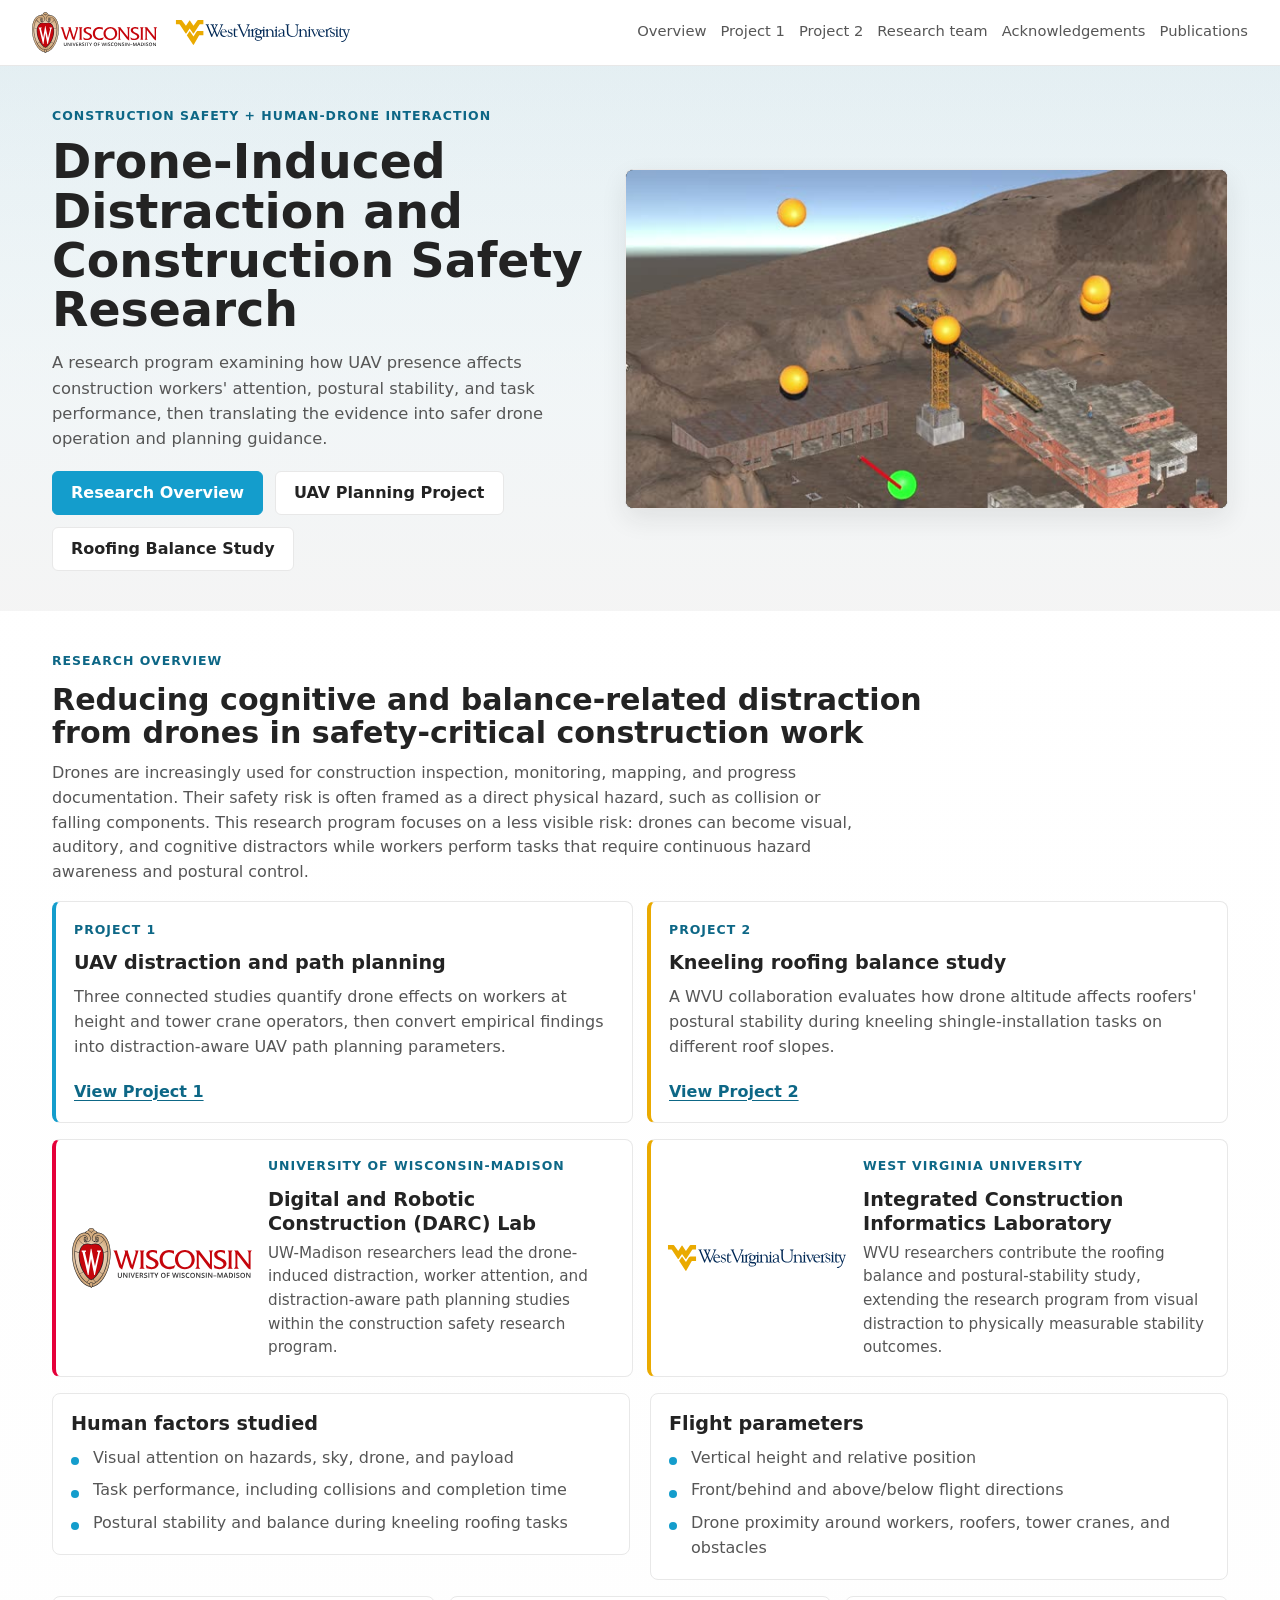
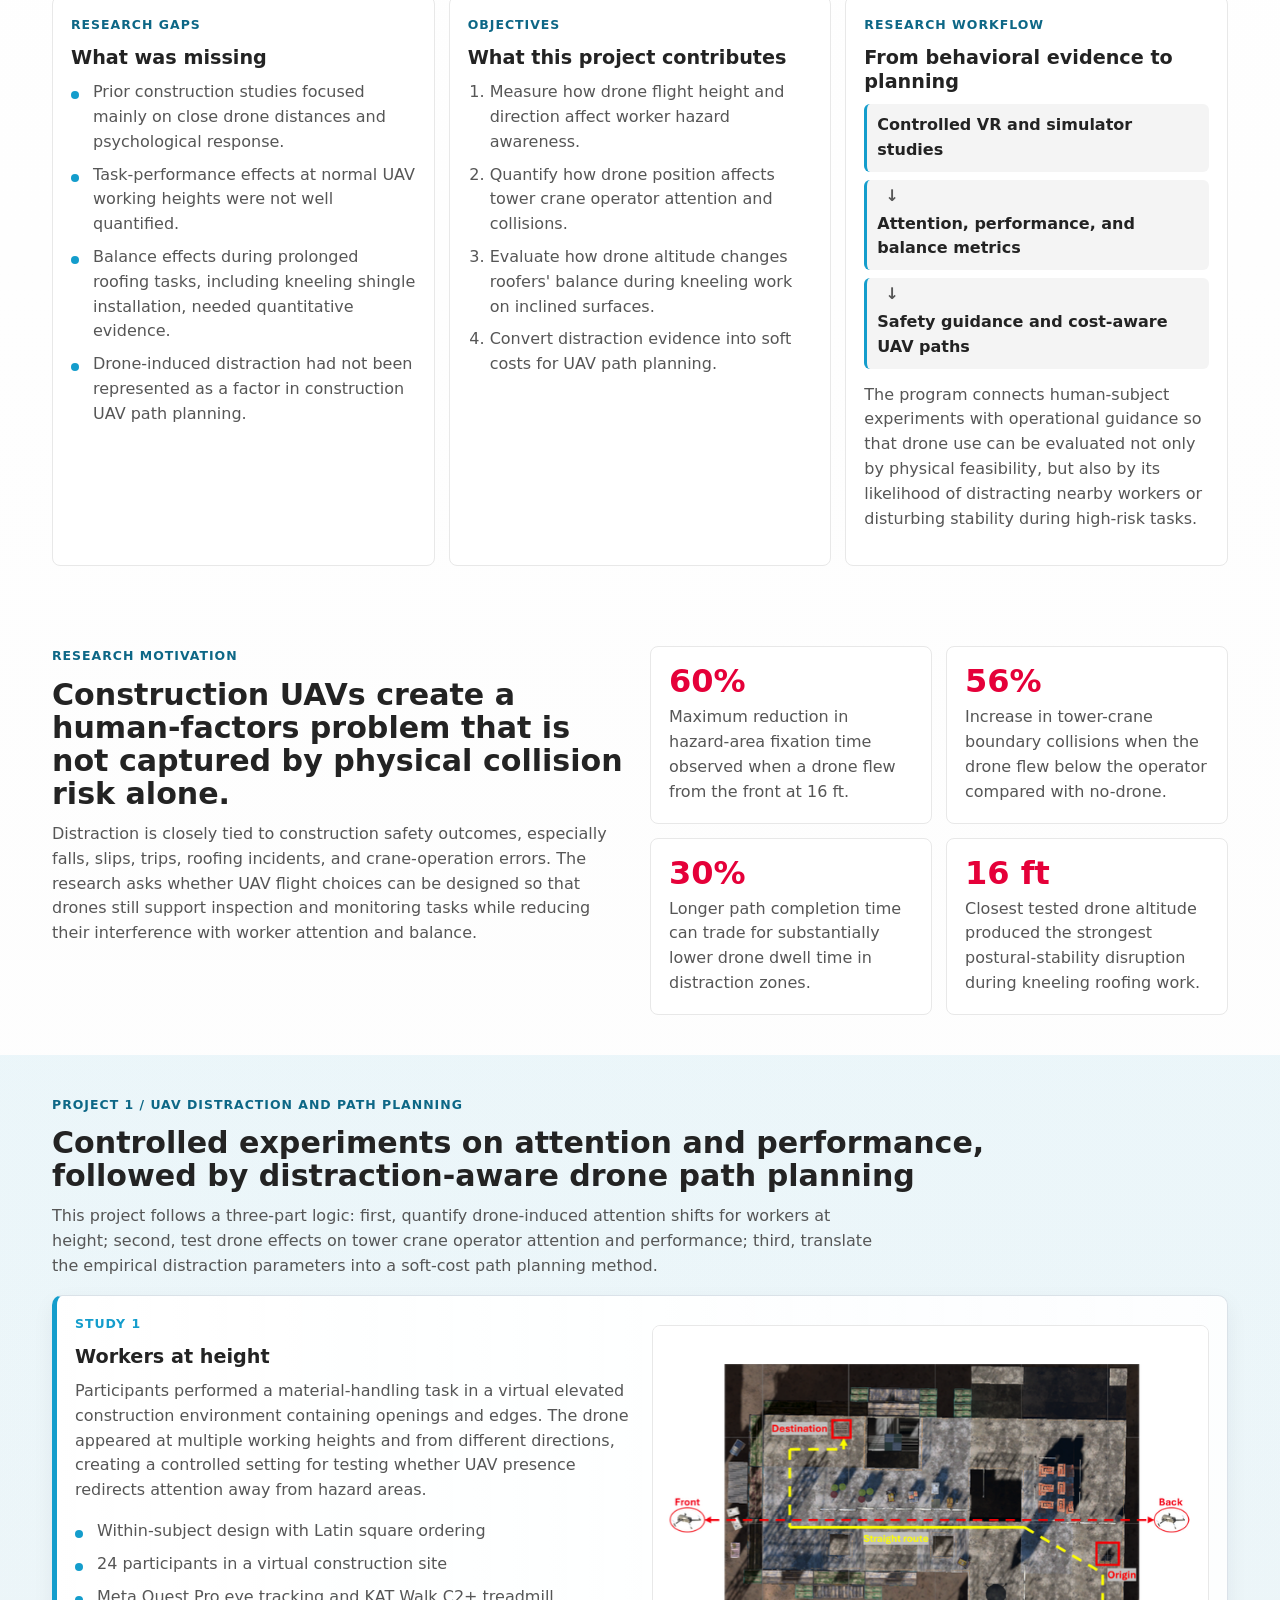
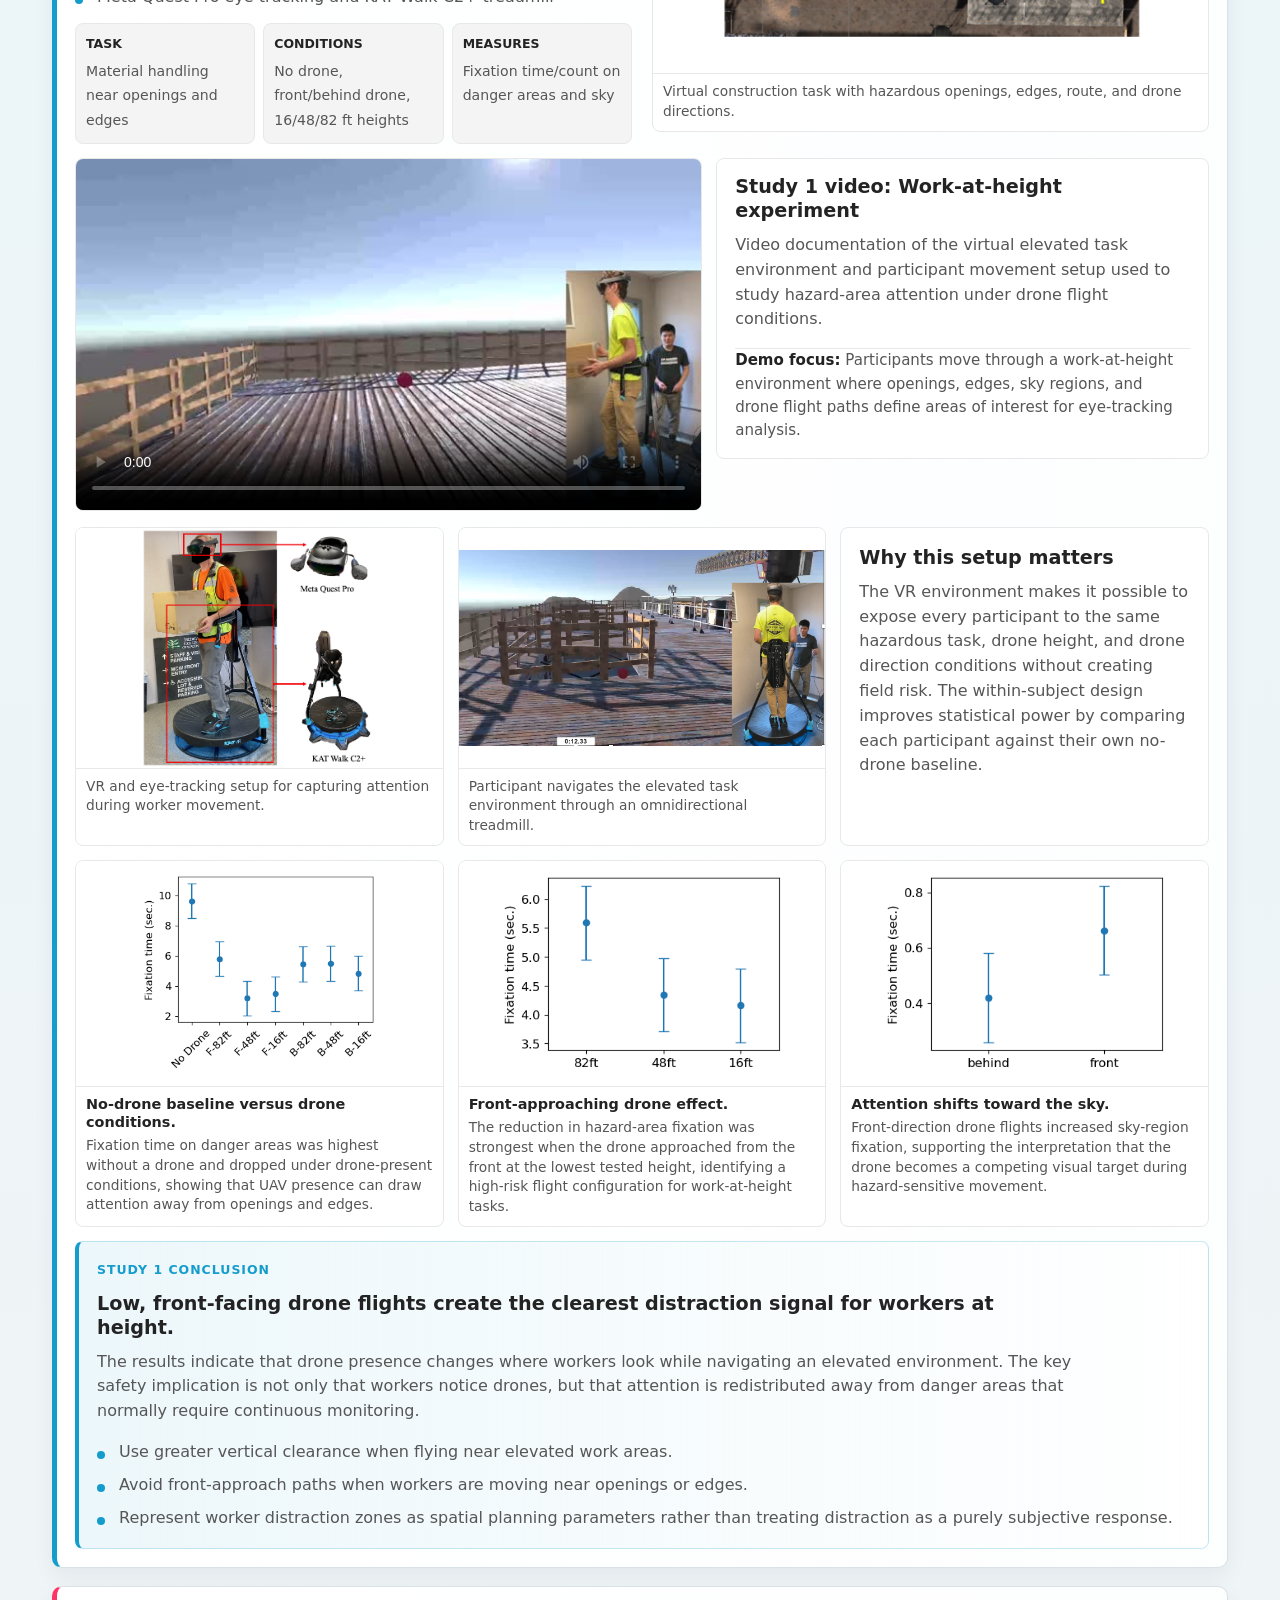
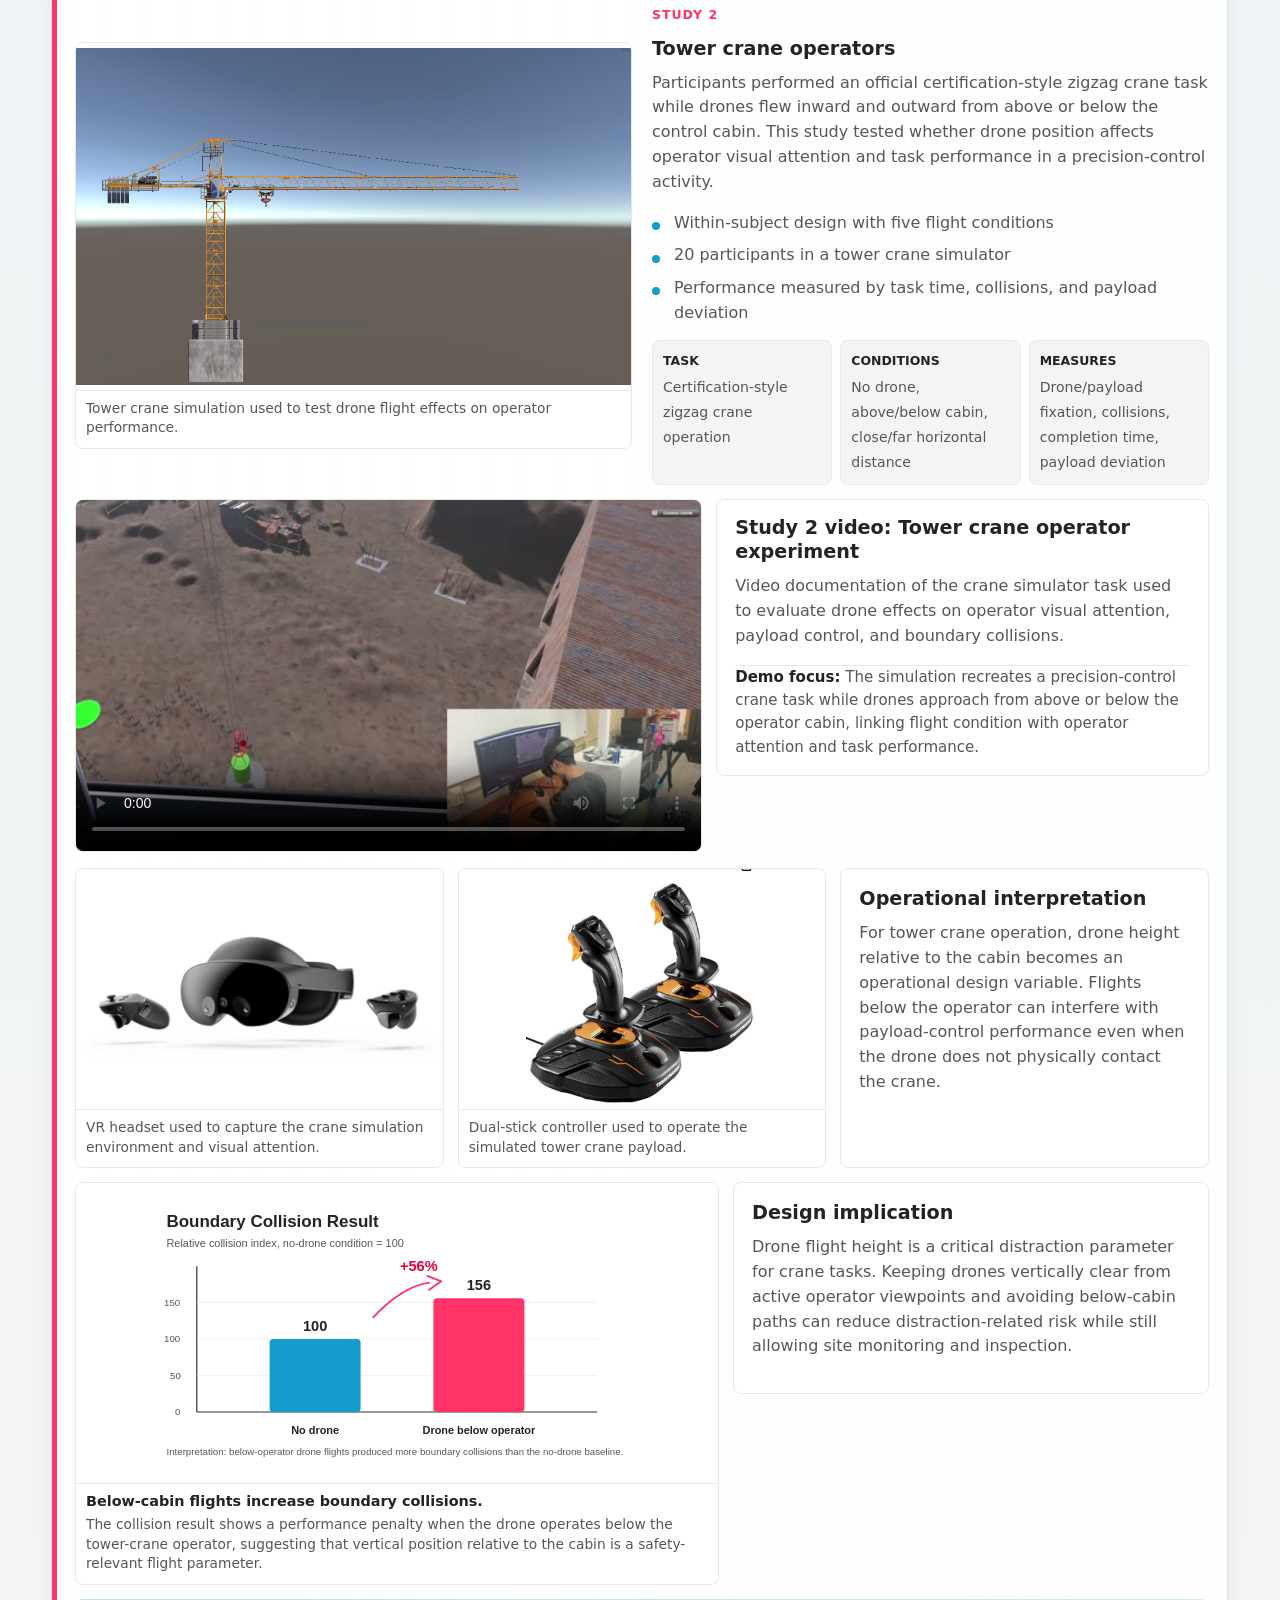
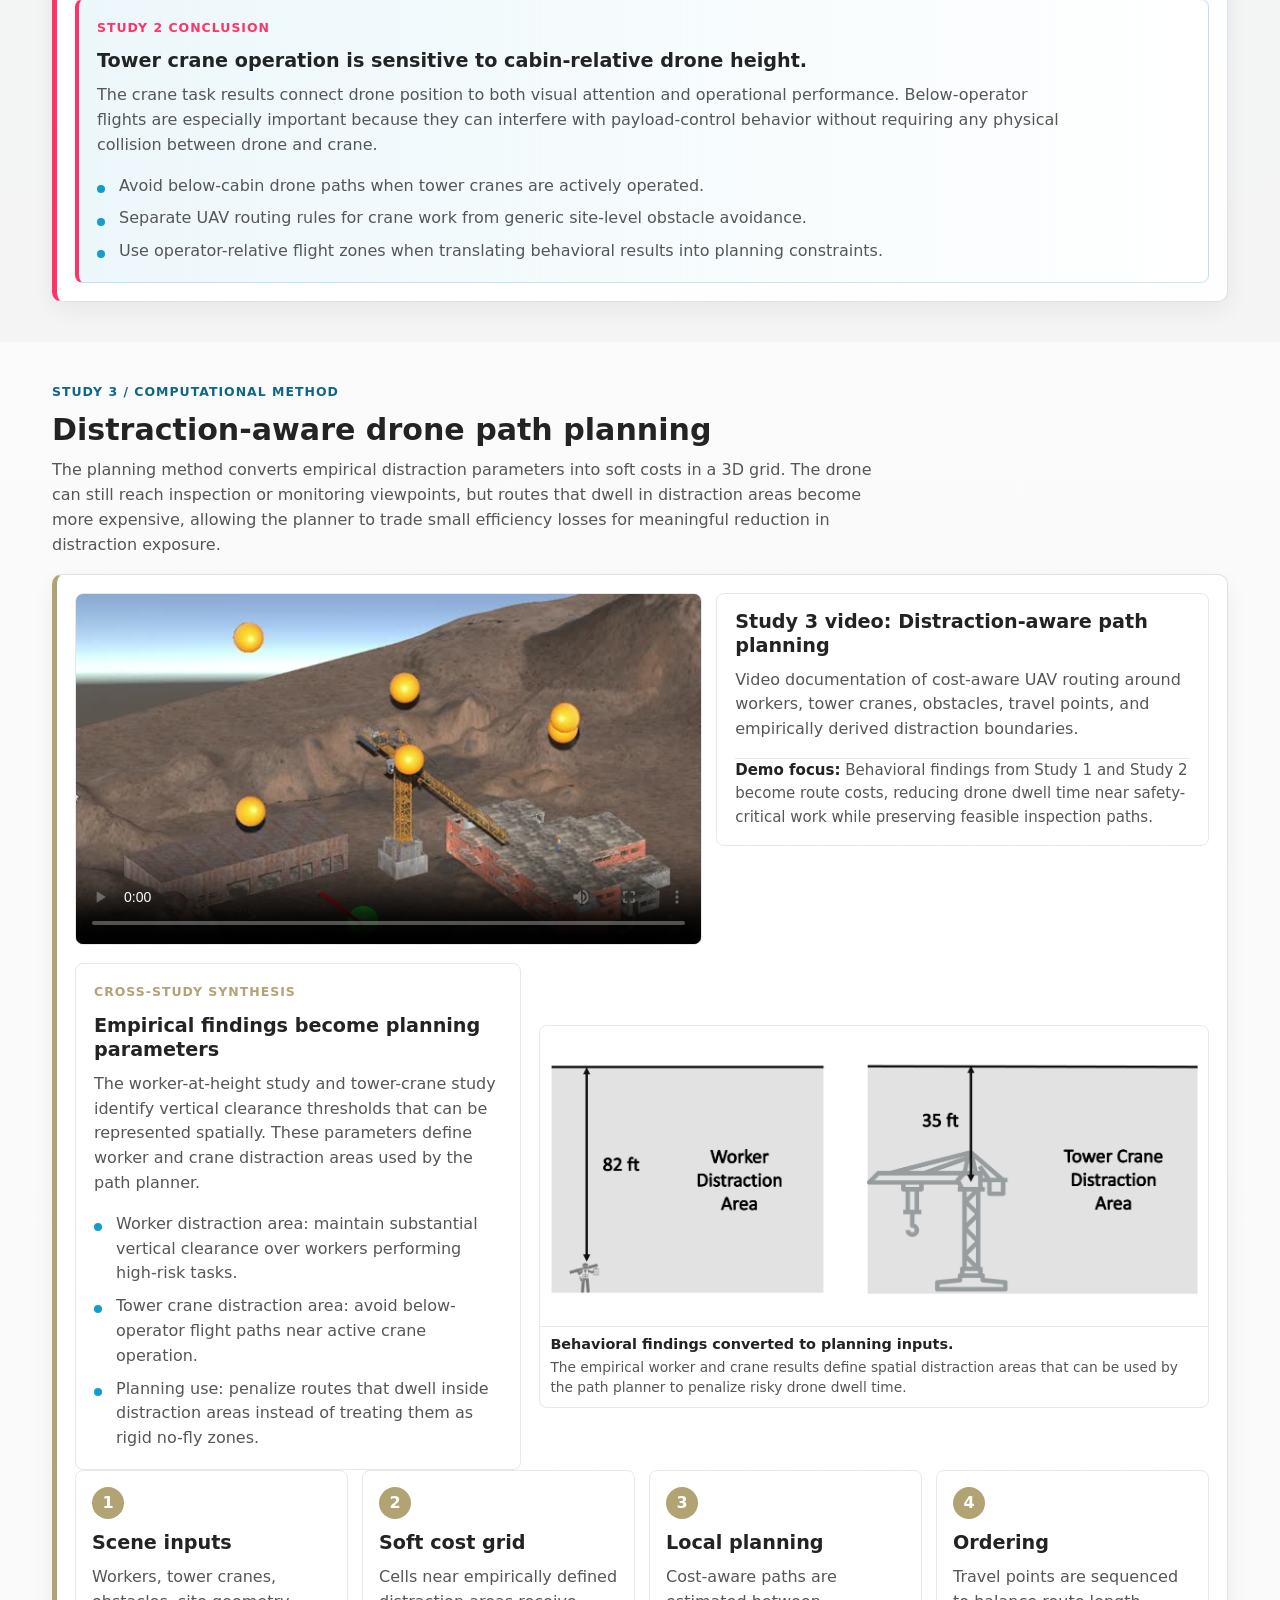
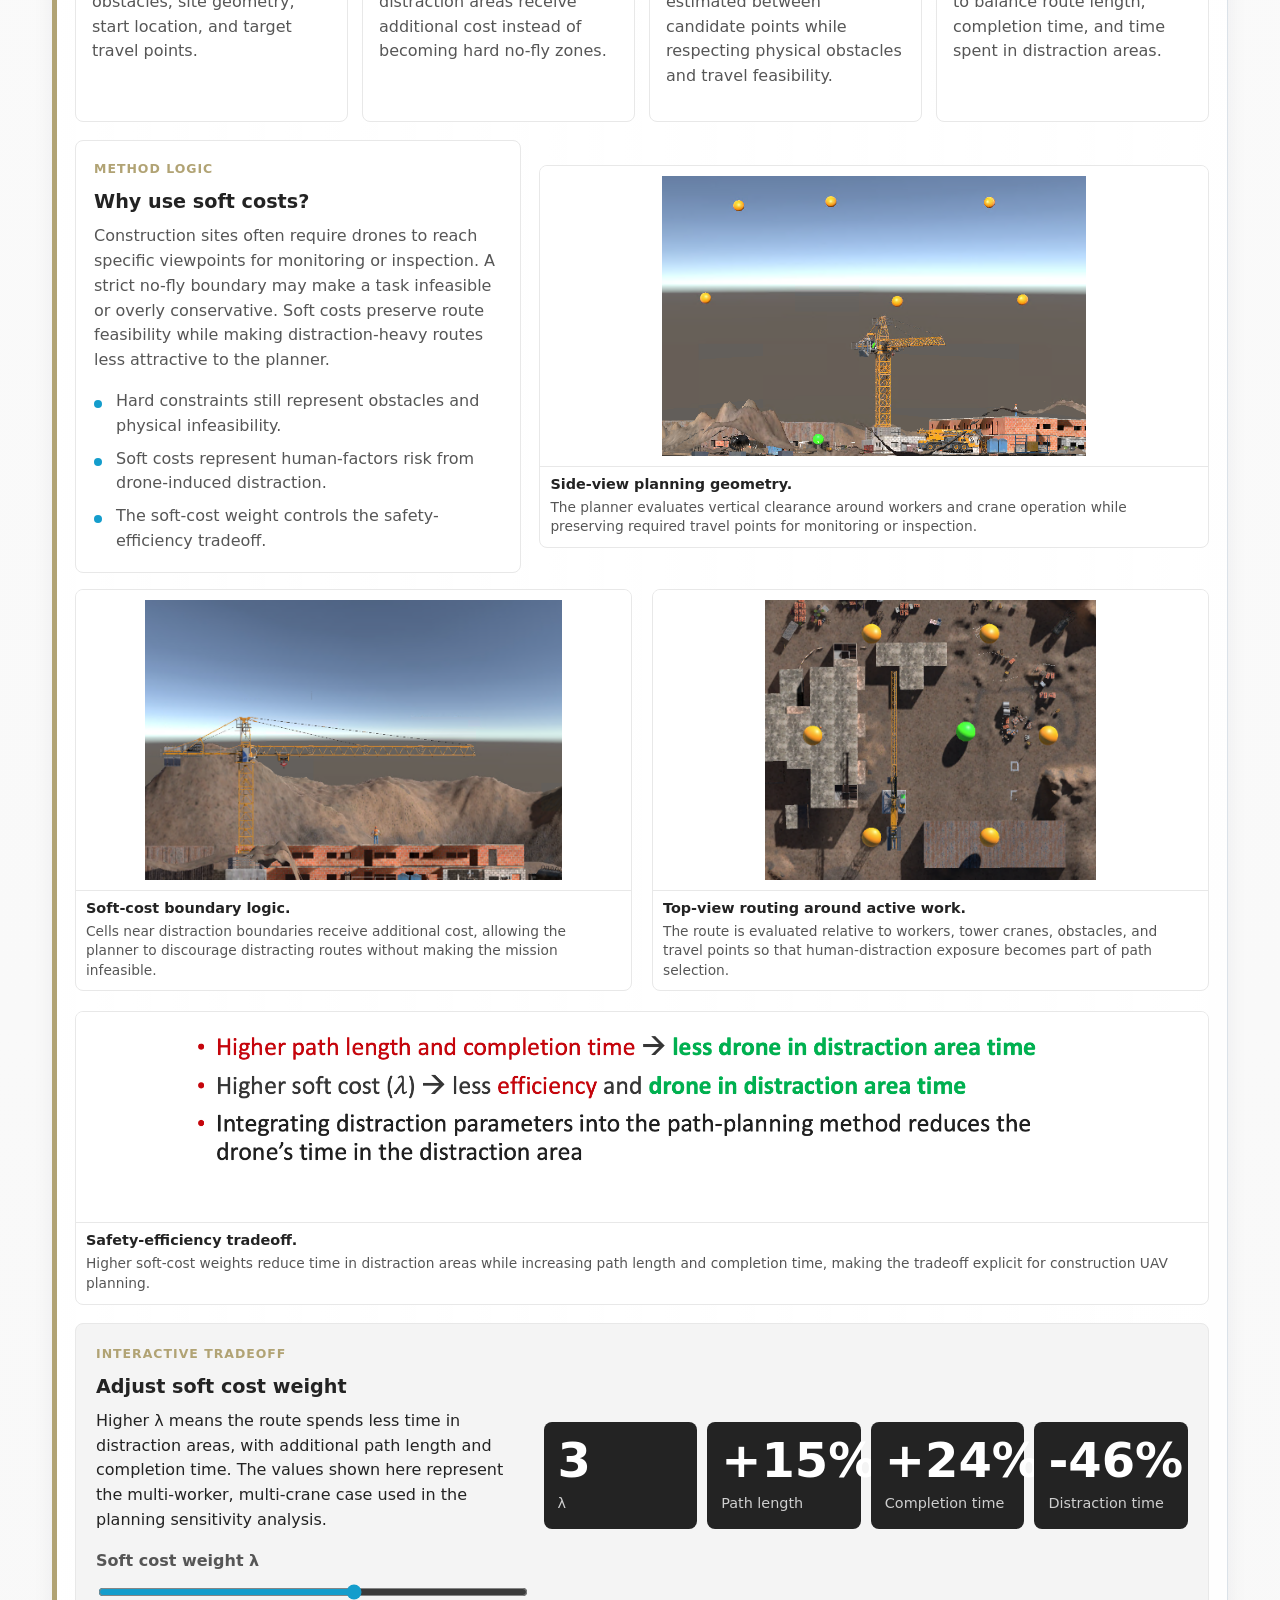
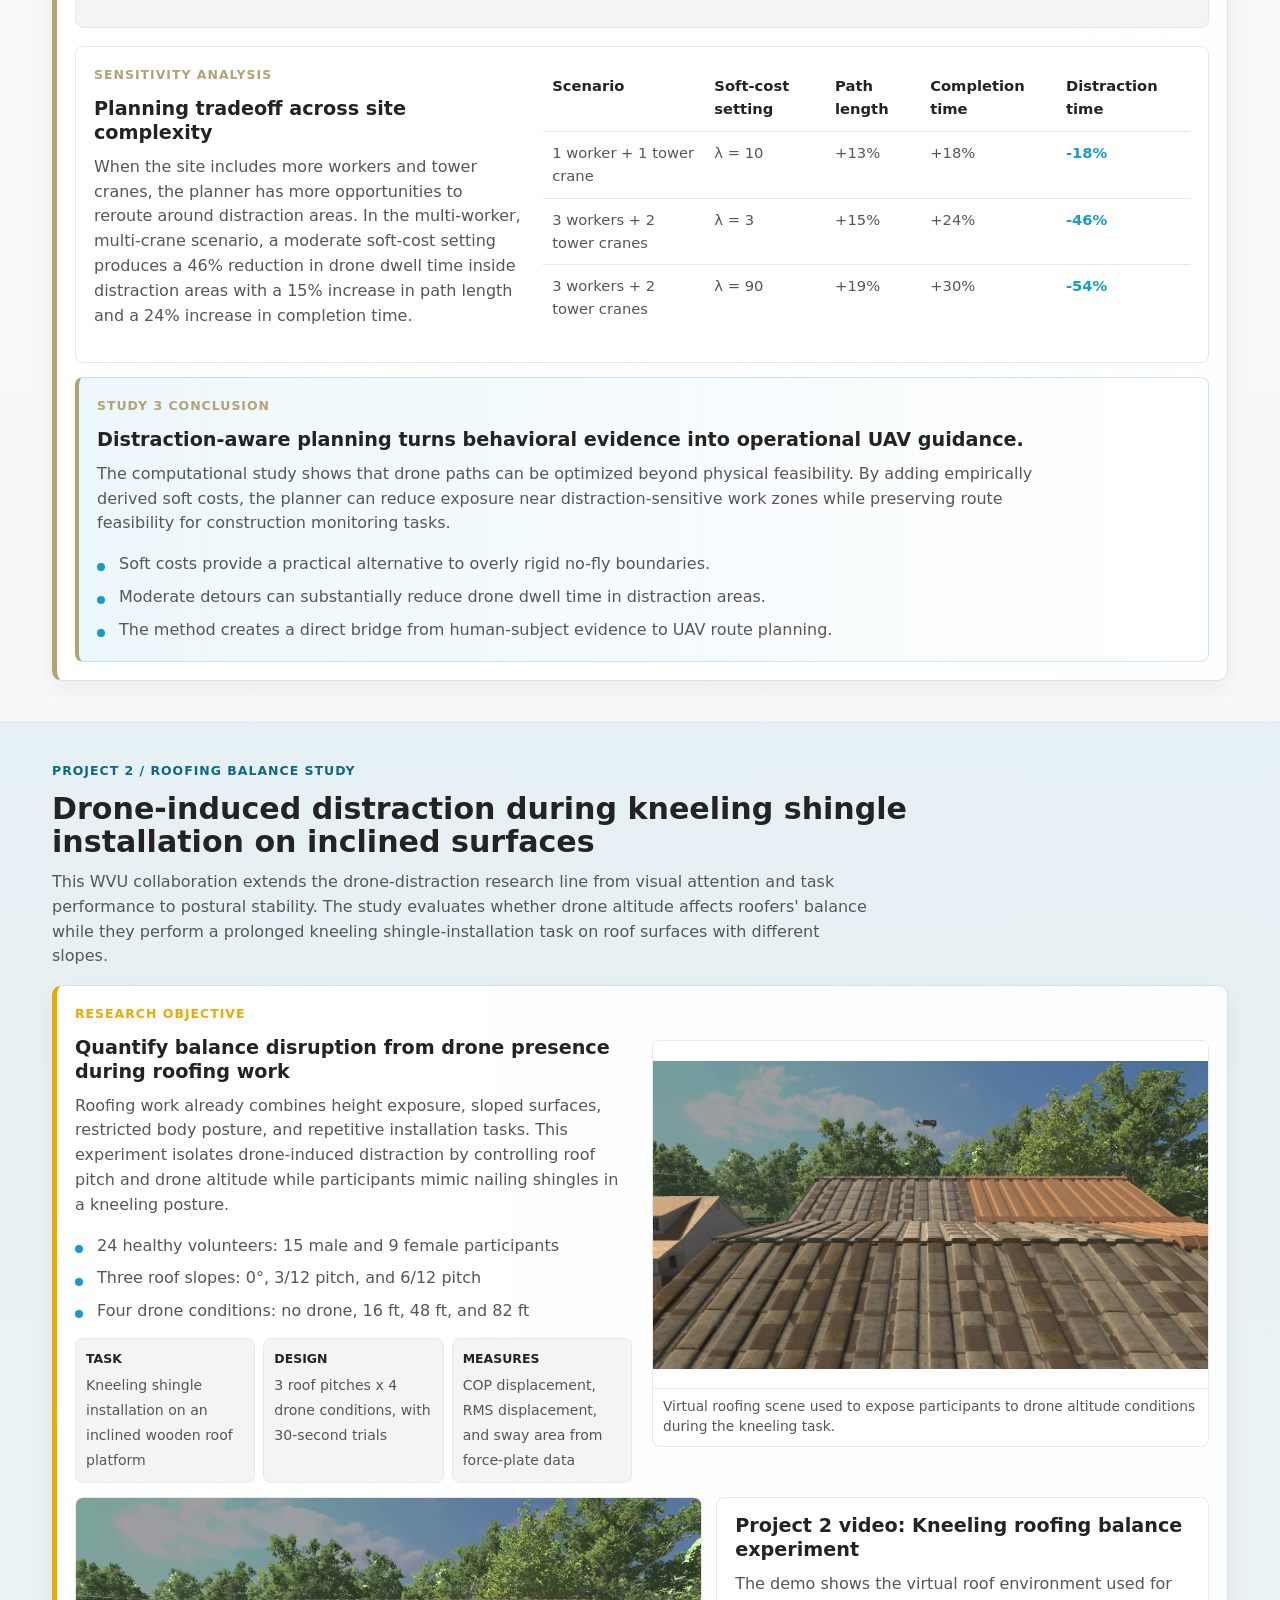
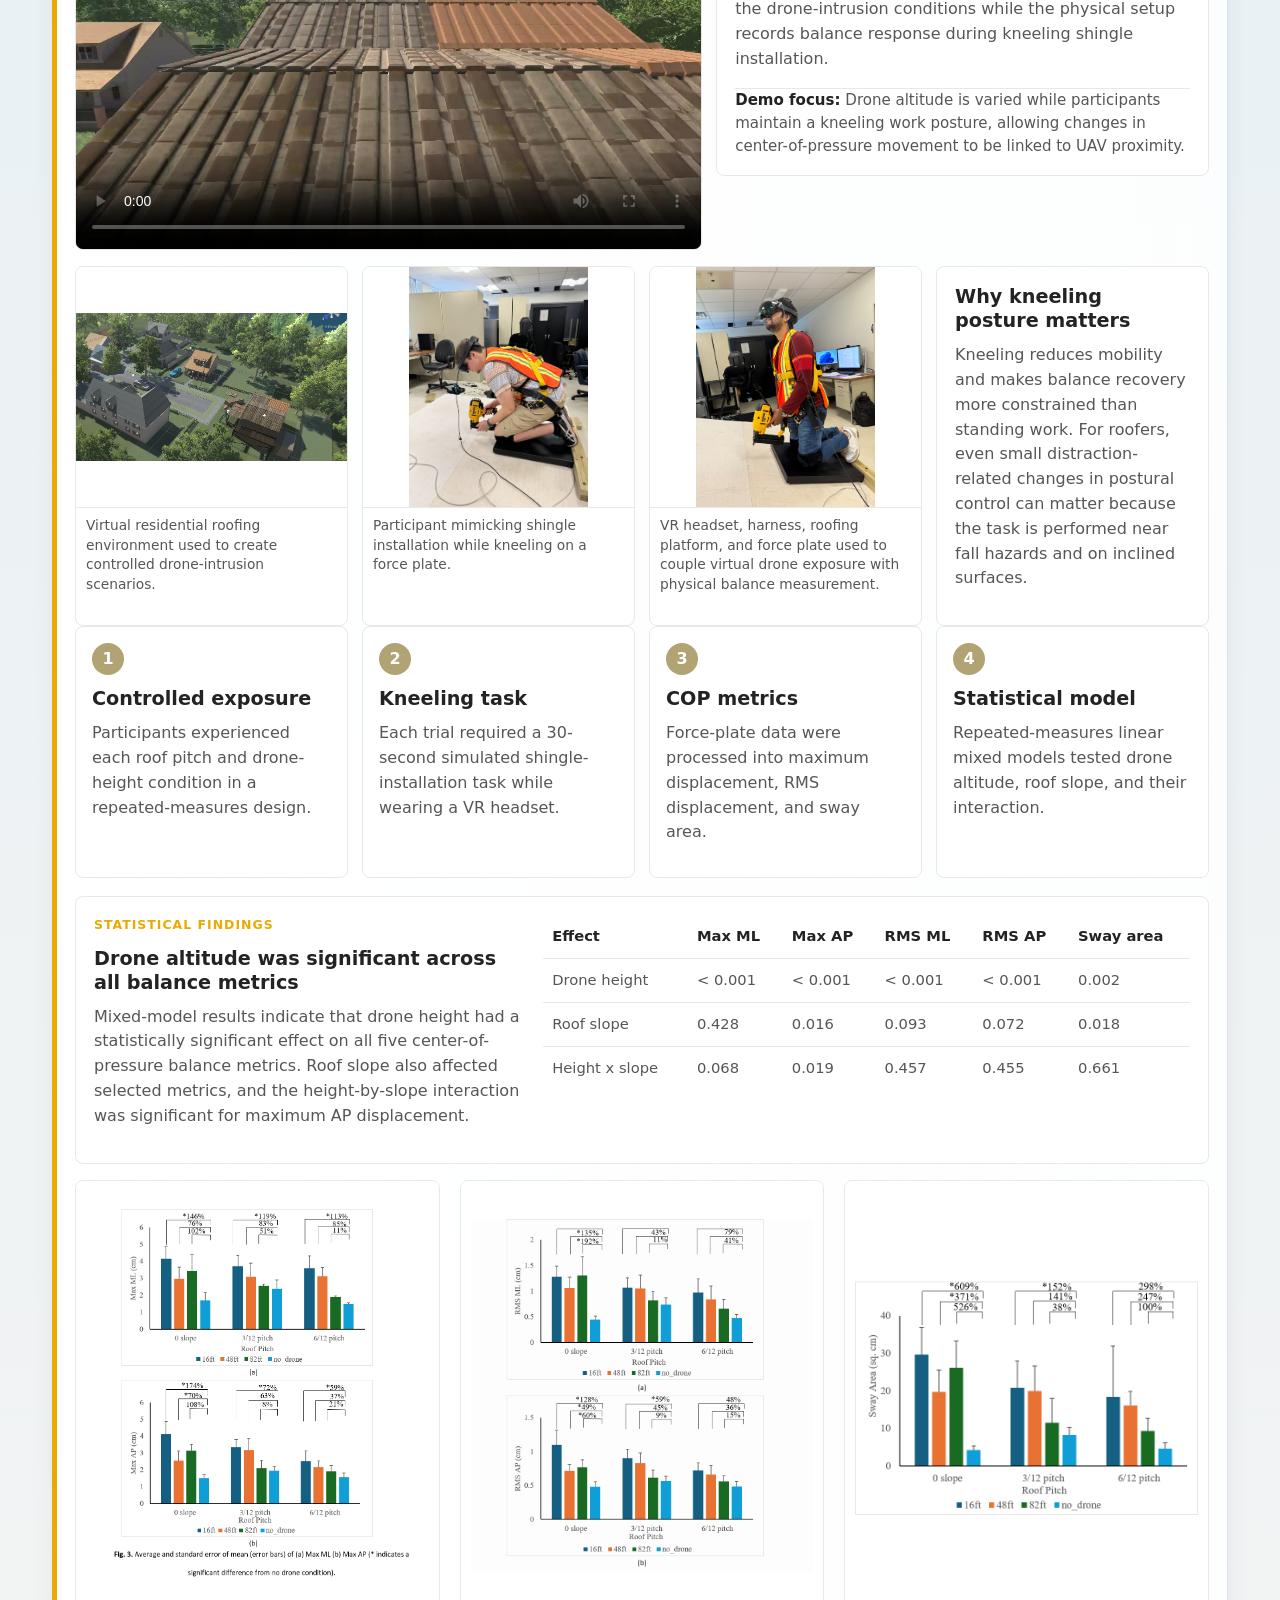
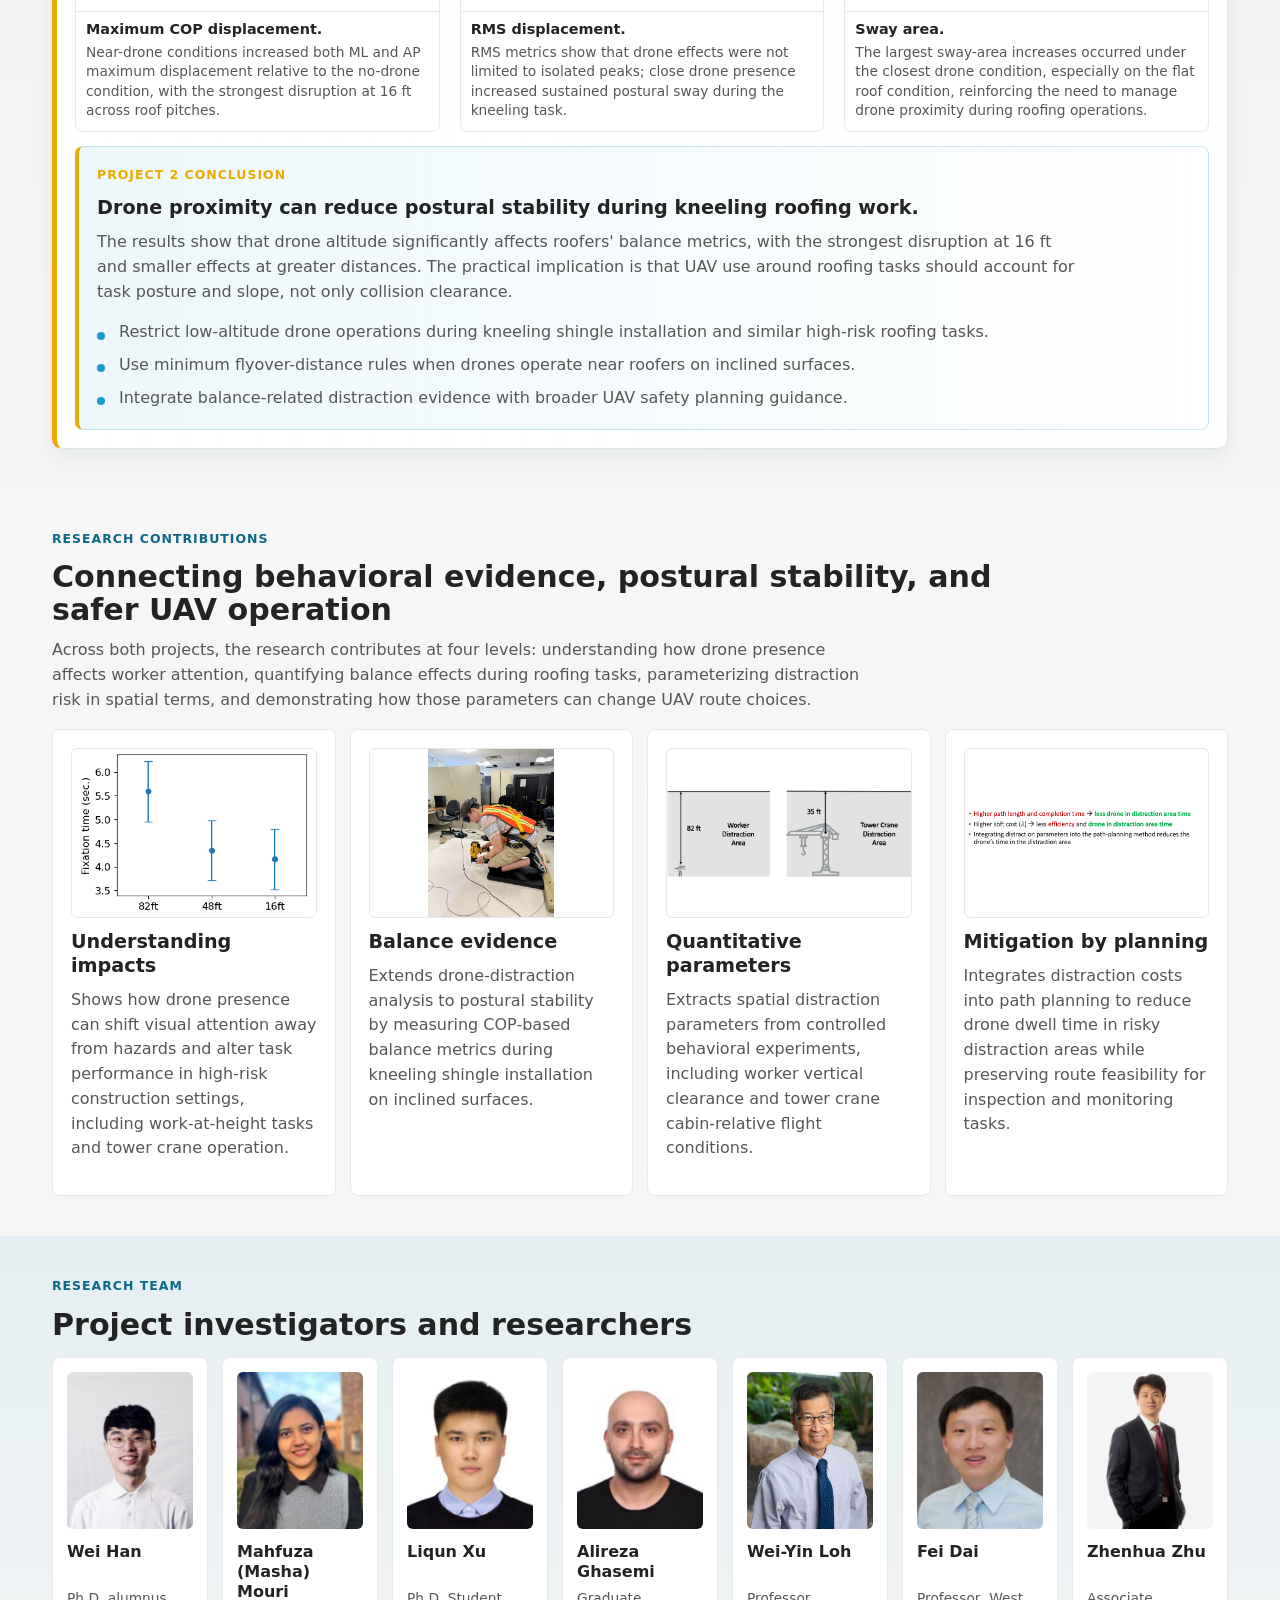
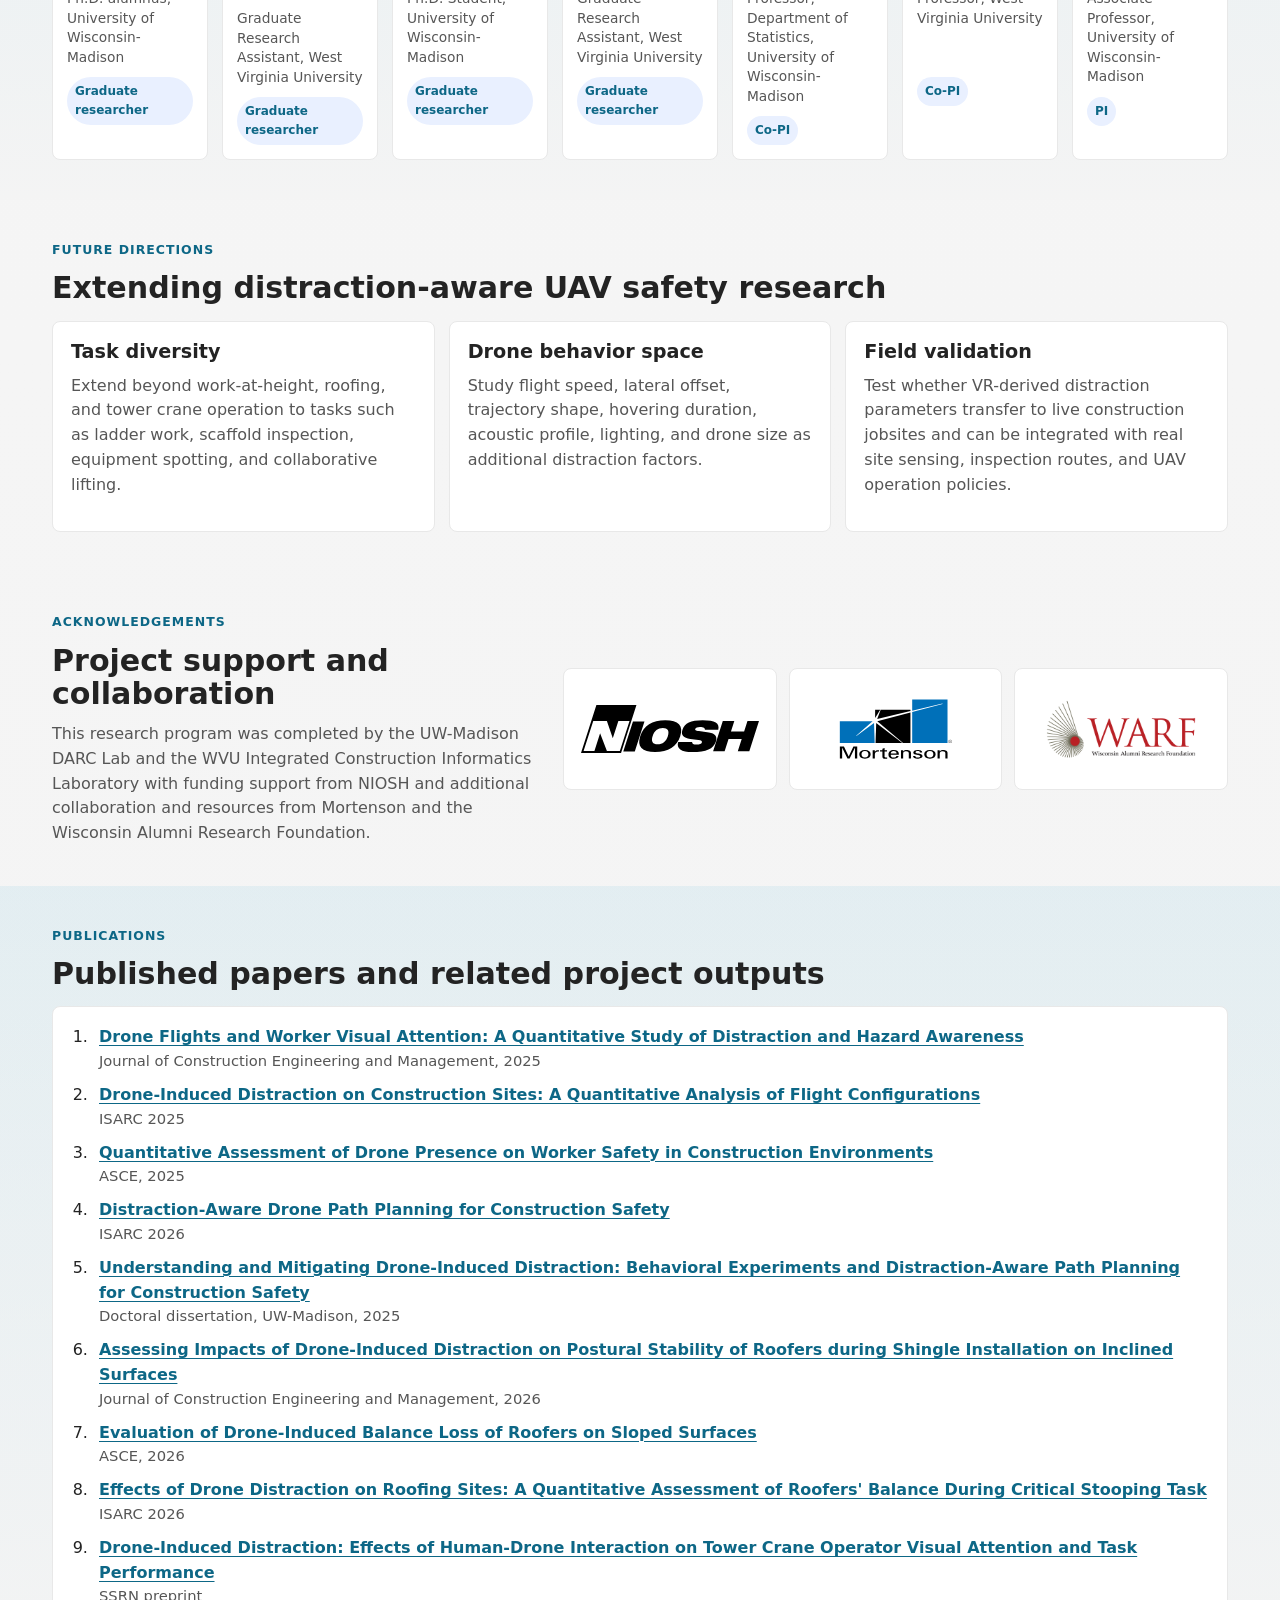
==== commit 308f2816: "Publish institutional branding update" ====
--- a/index.html
+++ b/index.html
@@ -5,14 +5,17 @@
     <meta name="viewport" content="width=device-width, initial-scale=1">
     <meta name="description" content="Drone-induced distraction and construction safety research, including behavioral experiments, postural stability studies, and distraction-aware drone path planning.">
     <title>Drone-Induced Distraction and Construction Safety Research</title>
-    <link rel="icon" href="assets/logos/darc-logo-icon.png">
+    <link rel="icon" href="assets/logos/uw-madison-logo.svg" type="image/svg+xml">
     <link rel="stylesheet" href="styles.css">
   </head>
   <body>
     <header class="site-header" data-header>
-      <div class="header-identity">
-        <a class="lab-link" href="https://darc.cee.wisc.edu/index.html" target="_blank" rel="noopener" aria-label="Digital and Robotic Construction Lab website">
-          <img src="assets/logos/darc-logo-icon.png" alt="DARC Lab logo">
+      <div class="header-identity" aria-label="Collaborating universities">
+        <a class="institution-logo uw-institution" href="https://darc.cee.wisc.edu/index.html" target="_blank" rel="noopener" aria-label="DARC Lab at University of Wisconsin-Madison">
+          <img src="assets/logos/uw-madison-logo.svg" alt="University of Wisconsin-Madison logo">
+        </a>
+        <a class="institution-logo wvu-institution" href="https://feidai.faculty.wvu.edu/home" target="_blank" rel="noopener" aria-label="Integrated Construction Informatics Laboratory at West Virginia University">
+          <img src="assets/logos/wvu-logo.svg" alt="West Virginia University logo">
         </a>
       </div>
       <button class="menu-button" type="button" data-menu-button aria-label="Toggle navigation">
@@ -68,6 +71,25 @@
             <p>A WVU collaboration evaluates how drone altitude affects roofers' postural stability during kneeling shingle-installation tasks on different roof slopes.</p>
             <a href="#roofing-project">View Project 2</a>
           </article>
+        </div>
+
+        <div class="lab-collaboration" aria-label="Collaborating academic laboratories">
+          <a class="lab-card uw-lab-card" href="https://darc.cee.wisc.edu/index.html" target="_blank" rel="noopener">
+            <img src="assets/logos/uw-madison-logo.svg" alt="University of Wisconsin-Madison logo">
+            <div>
+              <p class="tag">University of Wisconsin-Madison</p>
+              <h3>Digital and Robotic Construction (DARC) Lab</h3>
+              <p>UW-Madison researchers lead the drone-induced distraction, worker attention, and distraction-aware path planning studies within the construction safety research program.</p>
+            </div>
+          </a>
+          <a class="lab-card wvu-lab-card" href="https://feidai.faculty.wvu.edu/home" target="_blank" rel="noopener">
+            <img src="assets/logos/wvu-logo.svg" alt="West Virginia University logo">
+            <div>
+              <p class="tag">West Virginia University</p>
+              <h3>Integrated Construction Informatics Laboratory</h3>
+              <p>WVU researchers contribute the roofing balance and postural-stability study, extending the research program from visual distraction to physically measurable stability outcomes.</p>
+            </div>
+          </a>
         </div>
 
         <div class="two-column question-grid">
@@ -777,7 +799,7 @@
         <div class="section-heading compact">
           <p class="eyebrow">Acknowledgements</p>
           <h2>Project support and collaboration</h2>
-          <p>This work acknowledges support, collaboration, and institutional resources from NIOSH, Mortenson, and the Wisconsin Alumni Research Foundation.</p>
+          <p>This research program was completed by the UW-Madison DARC Lab and the WVU Integrated Construction Informatics Laboratory with funding support from NIOSH and additional collaboration and resources from Mortenson and the Wisconsin Alumni Research Foundation.</p>
         </div>
         <div class="logo-grid" aria-label="Acknowledged organizations">
           <a class="logo-card niosh-logo" href="https://www.cdc.gov/niosh/" aria-label="National Institute for Occupational Safety and Health">
@@ -799,28 +821,15 @@
         </div>
 
         <div class="publication-group">
-          <h3>Project 1: Drone distraction and path planning</h3>
           <ol class="publication-list">
             <li><a href="https://doi.org/10.1061/JCEMD4.COENG-16567">Drone Flights and Worker Visual Attention: A Quantitative Study of Distraction and Hazard Awareness</a><span>Journal of Construction Engineering and Management, 2025</span></li>
             <li><a href="https://doi.org/10.22260/ISARC2025/0110">Drone-Induced Distraction on Construction Sites: A Quantitative Analysis of Flight Configurations</a><span>ISARC 2025</span></li>
             <li><a href="https://ascelibrary.org/doi/10.1061/9780784486115.062">Quantitative Assessment of Drone Presence on Worker Safety in Construction Environments</a><span>ASCE, 2025</span></li>
             <li><a href="https://doi.org/10.22260/ISARC2026/0069">Distraction-Aware Drone Path Planning for Construction Safety</a><span>ISARC 2026</span></li>
             <li><a href="https://search.library.wisc.edu/digital/A5JSHN52AUEYKT9A">Understanding and Mitigating Drone-Induced Distraction: Behavioral Experiments and Distraction-Aware Path Planning for Construction Safety</a><span>Doctoral dissertation, UW-Madison, 2025</span></li>
-          </ol>
-        </div>
-
-        <div class="publication-group">
-          <h3>Project 2: Roofing balance and postural stability</h3>
-          <ol class="publication-list">
             <li><a href="https://doi.org/10.1061/JCEMD4.COENG-17685">Assessing Impacts of Drone-Induced Distraction on Postural Stability of Roofers during Shingle Installation on Inclined Surfaces</a><span>Journal of Construction Engineering and Management, 2026</span></li>
             <li><a href="https://ascelibrary.org/doi/10.1061/9780784486436.101">Evaluation of Drone-Induced Balance Loss of Roofers on Sloped Surfaces</a><span>ASCE, 2026</span></li>
             <li><a href="https://www.iaarc.org/publications/2026_proceedings_of_the_43rd_isarc_singapore/effects_of_drone_distraction_on_roofing_sites-a_quantitative_assessment_of_roofers_balance_during_critical_stooping_task.html">Effects of Drone Distraction on Roofing Sites: A Quantitative Assessment of Roofers' Balance During Critical Stooping Task</a><span>ISARC 2026</span></li>
-          </ol>
-        </div>
-
-        <div class="publication-group muted-group">
-          <h3>Preprint / manuscript</h3>
-          <ol class="publication-list">
             <li><a href="https://papers.ssrn.com/sol3/papers.cfm?abstract_id=5988642">Drone-Induced Distraction: Effects of Human-Drone Interaction on Tower Crane Operator Visual Attention and Task Performance</a><span>SSRN preprint</span></li>
           </ol>
         </div>
@@ -828,8 +837,9 @@
     </main>
 
     <footer class="site-footer">
-      <p><a href="https://darc.cee.wisc.edu/index.html" target="_blank" rel="noopener">Digital and Robotic Construction (DARC) Lab</a>, Department of Civil and Environmental Engineering, University of Wisconsin-Madison</p>
-      <p>Built for GitHub Pages as an academic project website.</p>
+      <p><a href="https://darc.cee.wisc.edu/index.html" target="_blank" rel="noopener">Digital and Robotic Construction (DARC) Lab</a>, University of Wisconsin-Madison</p>
+      <p><a href="https://feidai.faculty.wvu.edu/home" target="_blank" rel="noopener">Integrated Construction Informatics Laboratory</a>, West Virginia University</p>
+      <p>Funded by NIOSH and built for GitHub Pages as an academic project website.</p>
     </footer>
 
     <script src="app.js"></script>
--- a/styles.css
+++ b/styles.css
@@ -56,46 +56,53 @@
   display: flex;
   align-items: center;
   justify-content: space-between;
-  gap: 22px;
-  min-height: 62px;
+  gap: 20px;
+  min-height: 66px;
   padding: 0 32px;
-  border-bottom: 1px solid rgba(255, 255, 255, 0.12);
-  color: var(--white);
-  background: rgba(51, 51, 51, 0.96);
+  border-bottom: 1px solid var(--line);
+  color: var(--ink);
+  background: rgba(255, 255, 255, 0.96);
   backdrop-filter: blur(18px);
 }
 
 .header-identity {
   display: flex;
   align-items: center;
-  gap: 0;
+  flex: 0 0 auto;
+  gap: 18px;
   min-width: 0;
 }
 
-.lab-link {
+.institution-logo {
   display: inline-flex;
   align-items: center;
-  min-height: 50px;
+  min-height: 48px;
   padding: 0;
   text-decoration: none;
 }
 
-.lab-link:hover {
+.institution-logo:hover {
   opacity: 0.86;
 }
 
-.lab-link img {
-  width: 50px;
-  height: 50px;
+.institution-logo img {
+  width: auto;
+  height: 42px;
+  max-width: none;
   object-fit: contain;
+}
+
+.wvu-institution img {
+  width: 176px;
+  height: auto;
 }
 
 .site-nav {
   display: flex;
   align-items: center;
-  gap: 18px;
-  color: rgba(255, 255, 255, 0.82);
-  font-size: 0.95rem;
+  gap: 14px;
+  color: var(--muted);
+  font-size: 0.92rem;
 }
 
 .site-nav a {
@@ -105,7 +112,7 @@
 }
 
 .site-nav a:hover {
-  color: var(--white);
+  color: var(--lab-primary-deep);
   border-bottom-color: var(--lab-primary);
 }
 
@@ -113,7 +120,7 @@
   display: none;
   width: 40px;
   height: 40px;
-  border: 1px solid rgba(255, 255, 255, 0.24);
+  border: 1px solid rgba(35, 35, 35, 0.18);
   border-radius: 6px;
   background: transparent;
 }
@@ -123,7 +130,7 @@
   width: 18px;
   height: 2px;
   margin: 5px auto;
-  background: var(--white);
+  background: var(--ink);
 }
 
 .section,
@@ -140,13 +147,14 @@
 
 .section-band::before {
   content: "";
+  display: none;
   position: absolute;
   top: 22px;
   right: min(5vw, 72px);
   z-index: 0;
   width: min(230px, 26vw);
   aspect-ratio: 1;
-  background: url("assets/logos/darc-logo.png") center / contain no-repeat;
+  background: none;
   opacity: 0.045;
   pointer-events: none;
 }
@@ -173,7 +181,7 @@
   grid-template-columns: minmax(0, 0.95fr) minmax(340px, 1.05fr);
   gap: 28px;
   align-items: center;
-  min-height: min(520px, calc(100vh - 62px));
+  min-height: min(520px, calc(100vh - 66px));
 }
 
 .hero::before {
@@ -333,6 +341,56 @@
   font-weight: 760;
   text-decoration-thickness: 1px;
   text-underline-offset: 3px;
+}
+
+.lab-collaboration {
+  display: grid;
+  grid-template-columns: repeat(2, minmax(0, 1fr));
+  gap: 14px;
+  margin: 14px 0 16px;
+}
+
+.lab-card {
+  display: grid;
+  grid-template-columns: 180px minmax(0, 1fr);
+  gap: 16px;
+  align-items: center;
+  min-height: 136px;
+  padding: 16px;
+  border: 1px solid var(--line);
+  border-radius: 8px;
+  background: var(--white);
+  color: inherit;
+  text-decoration: none;
+}
+
+.lab-card:hover {
+  border-color: rgba(20, 157, 204, 0.44);
+  box-shadow: 0 8px 20px rgba(35, 35, 35, 0.07);
+}
+
+.lab-card img {
+  width: 100%;
+  max-height: 78px;
+  object-fit: contain;
+}
+
+.lab-card h3 {
+  margin-bottom: 6px;
+}
+
+.lab-card p:not(.tag) {
+  margin-bottom: 0;
+  color: var(--muted);
+  font-size: 0.95rem;
+}
+
+.wvu-lab-card {
+  border-left: 4px solid var(--wvu-gold);
+}
+
+.uw-lab-card {
+  border-left: 4px solid var(--lab-accent-deep);
 }
 
 .framework-grid {
@@ -1039,10 +1097,6 @@
   font-size: 0.92rem;
 }
 
-.muted-group {
-  background: #fbfcf4;
-}
-
 .acknowledgements {
   display: grid;
   grid-template-columns: minmax(280px, 0.85fr) minmax(360px, 1.15fr);
@@ -1122,6 +1176,7 @@
   .acknowledgements,
   .framework-grid,
   .project-map,
+  .lab-collaboration,
   .method-detail,
   .parameter-bridge,
   .sensitivity-panel,
@@ -1173,14 +1228,14 @@
 
   .site-nav {
     position: absolute;
-    top: 62px;
+    top: 66px;
     right: 18px;
     display: none;
     width: min(300px, calc(100vw - 36px));
     padding: 14px;
-    border: 1px solid rgba(255, 255, 255, 0.16);
+    border: 1px solid var(--line);
     border-radius: 8px;
-    background: var(--lab-dark);
+    background: var(--white);
     box-shadow: var(--shadow);
   }
 
@@ -1197,21 +1252,28 @@
   }
 
   .header-identity {
-    gap: 8px;
-  }
-
-  .lab-link {
+    gap: 10px;
+  }
+
+  .institution-logo {
     min-height: 44px;
     padding: 0;
   }
 
-  .lab-link span {
-    display: none;
-  }
-
-  .lab-link img {
-    width: 44px;
-    height: 44px;
+  .institution-logo img {
+    height: 34px;
+  }
+
+  .wvu-institution img {
+    width: 124px;
+    height: auto;
+  }
+
+  .lab-card {
+    grid-template-columns: 138px minmax(0, 1fr);
+    gap: 12px;
+    min-height: 0;
+    padding: 14px;
   }
 
   .section,
@@ -1385,3 +1447,32 @@
     content: "Sway area";
   }
 }
+
+@media (max-width: 460px) {
+  .site-header {
+    gap: 12px;
+    padding: 0 14px;
+  }
+
+  .header-identity {
+    gap: 8px;
+  }
+
+  .institution-logo img {
+    height: 32px;
+  }
+
+  .wvu-institution img {
+    width: 118px;
+    height: auto;
+  }
+
+  .lab-card {
+    grid-template-columns: 1fr;
+  }
+
+  .lab-card img {
+    justify-self: start;
+    max-width: 180px;
+  }
+}
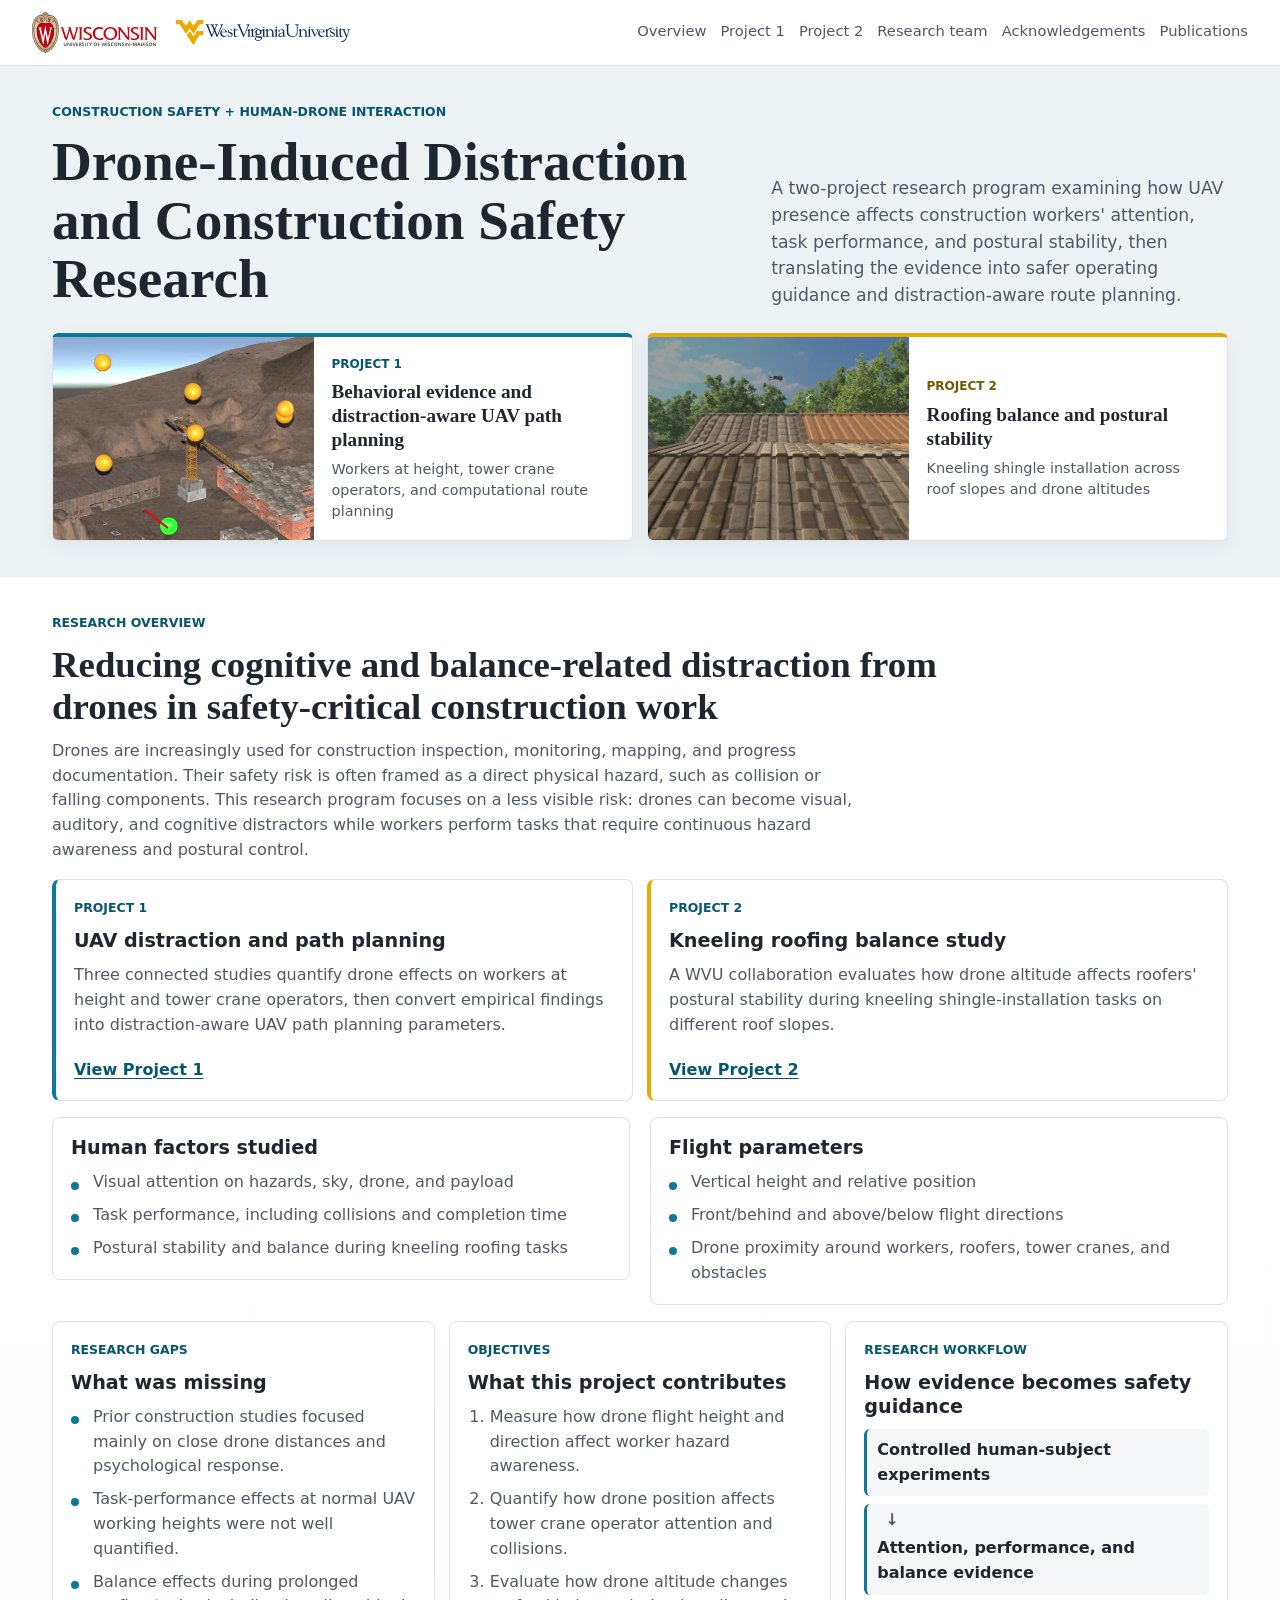
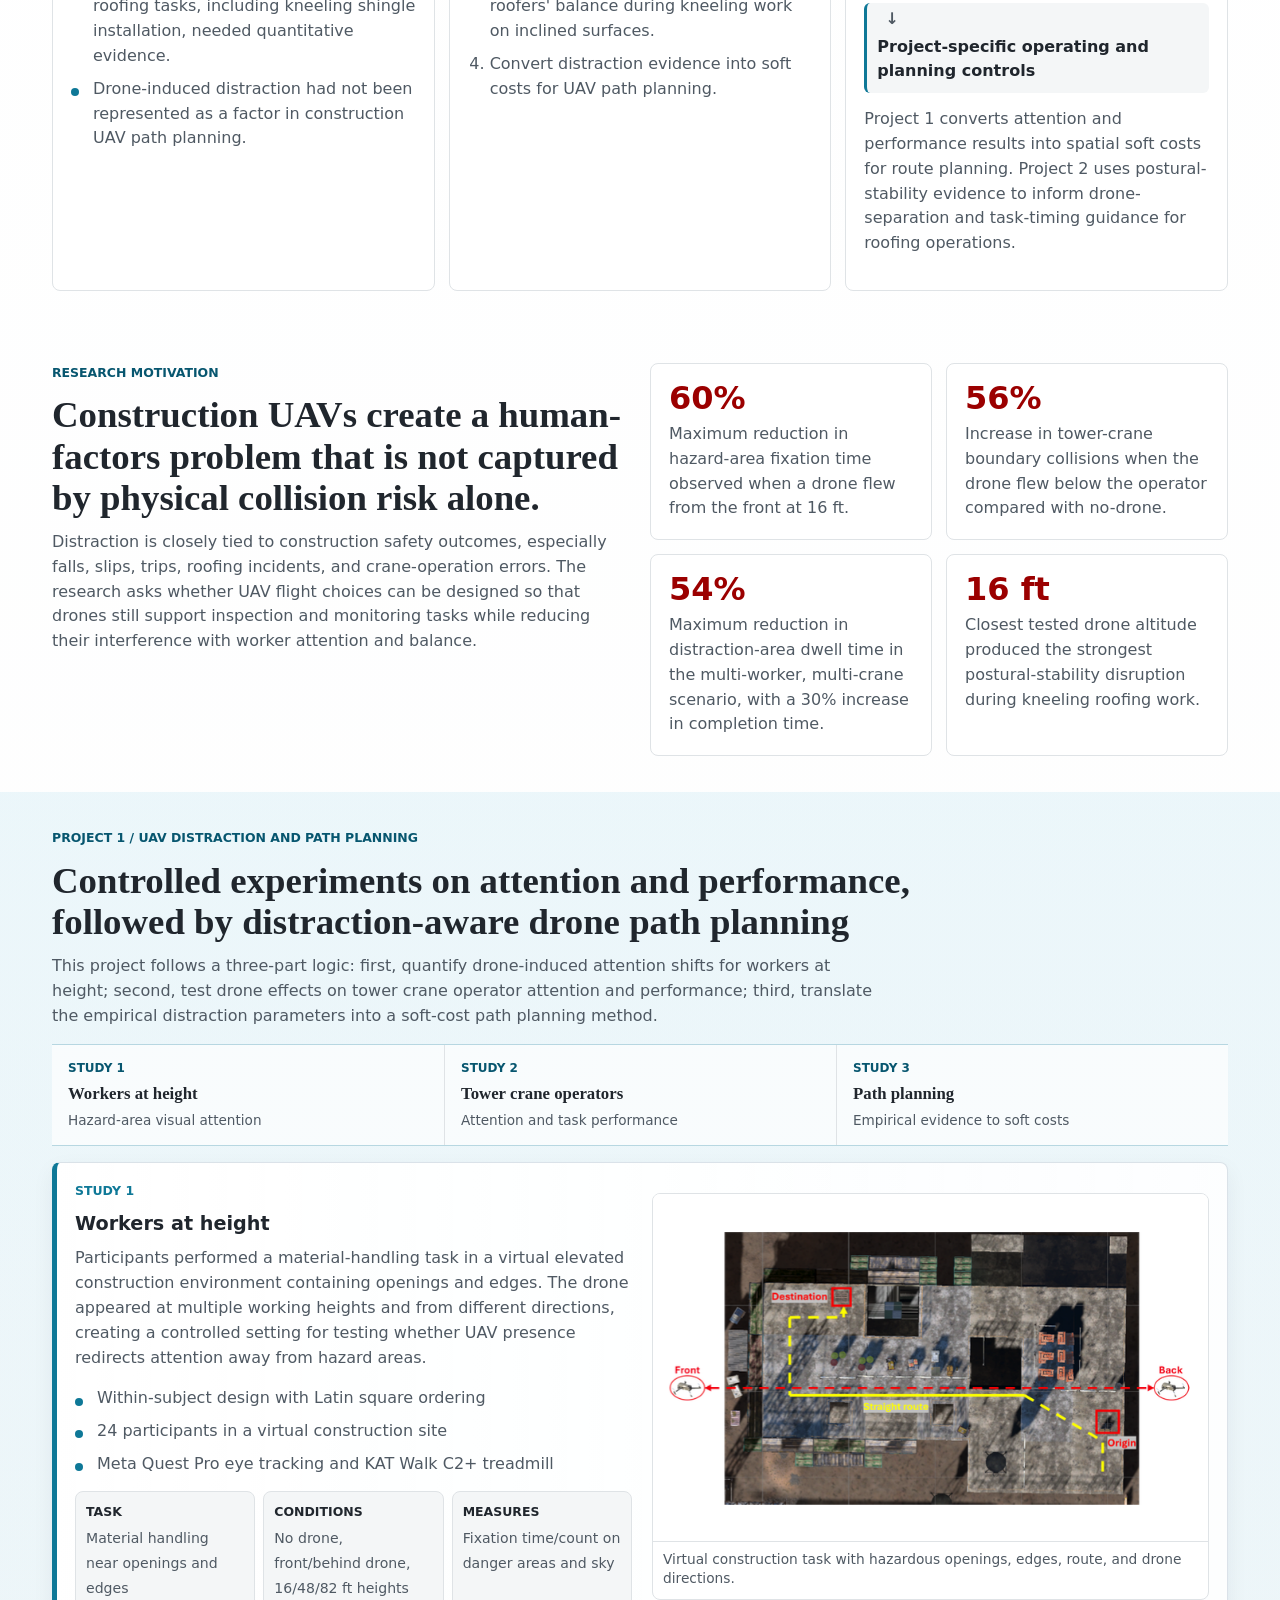
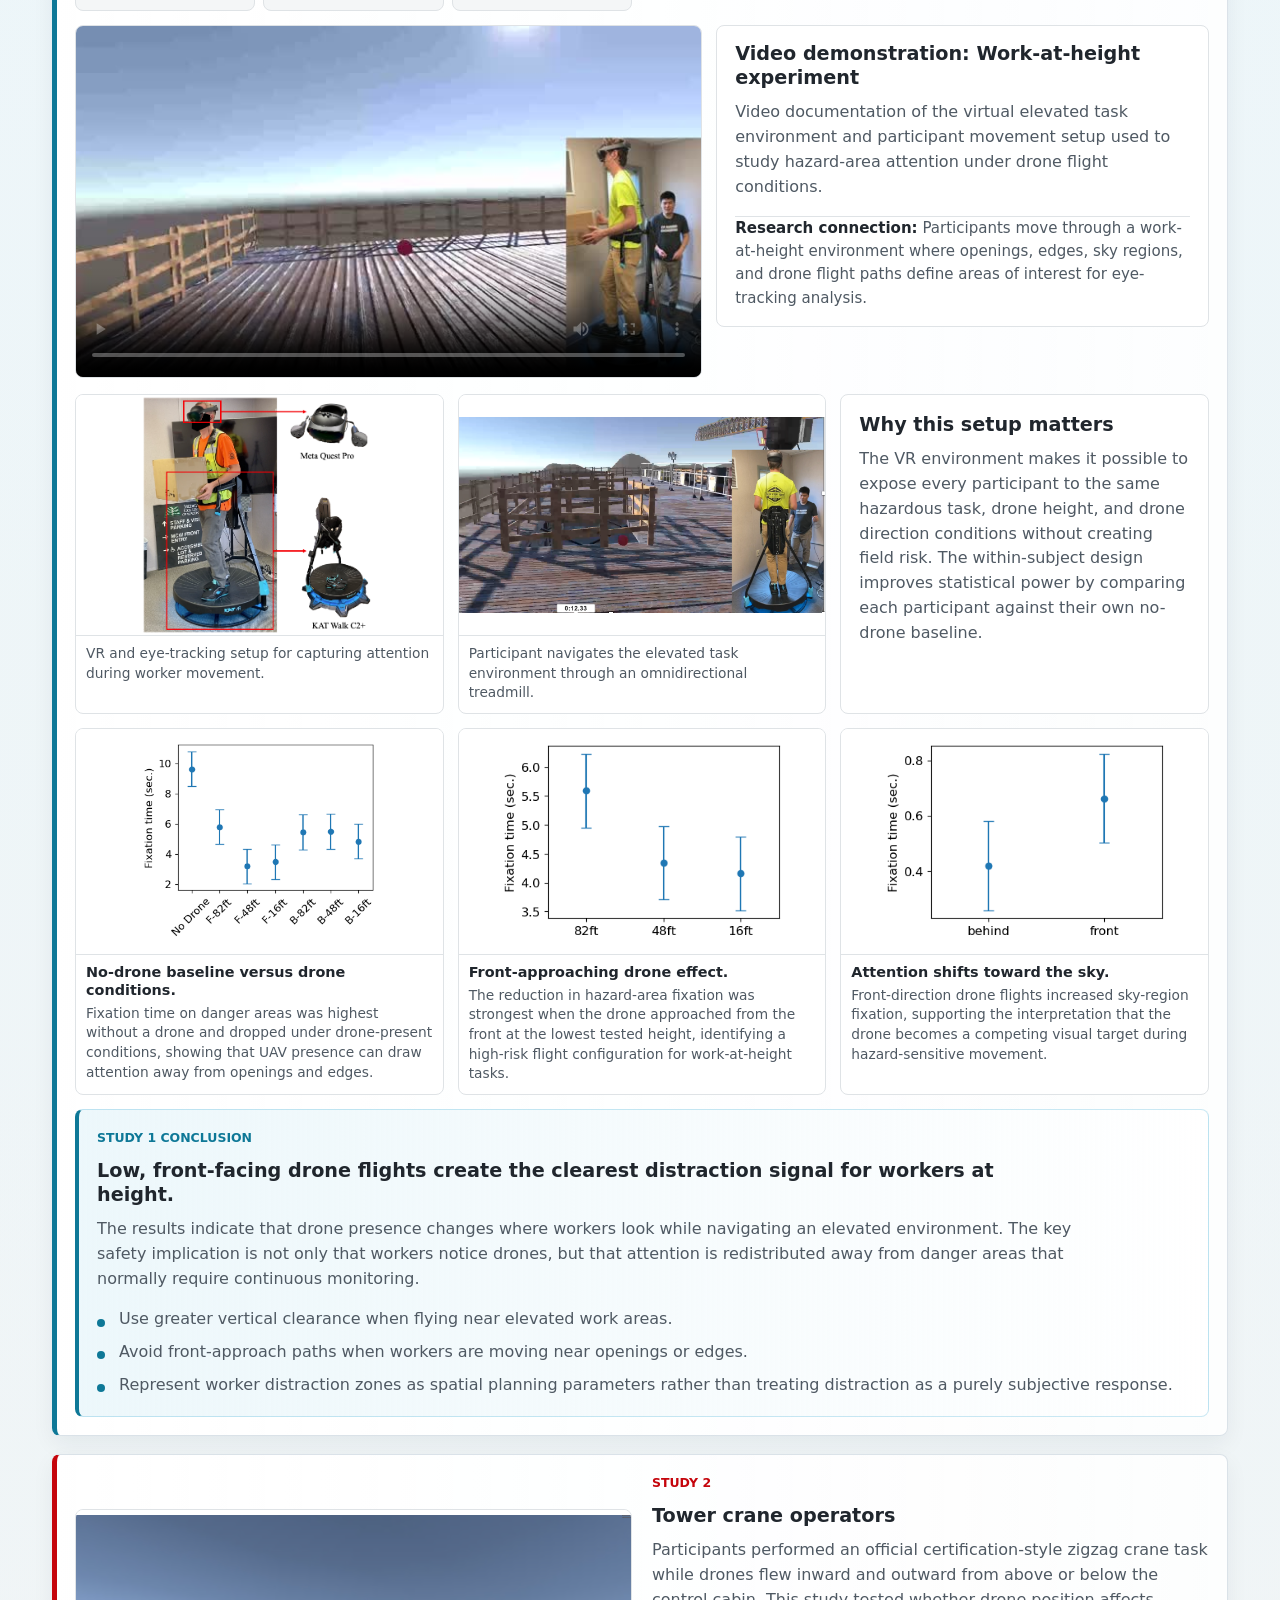
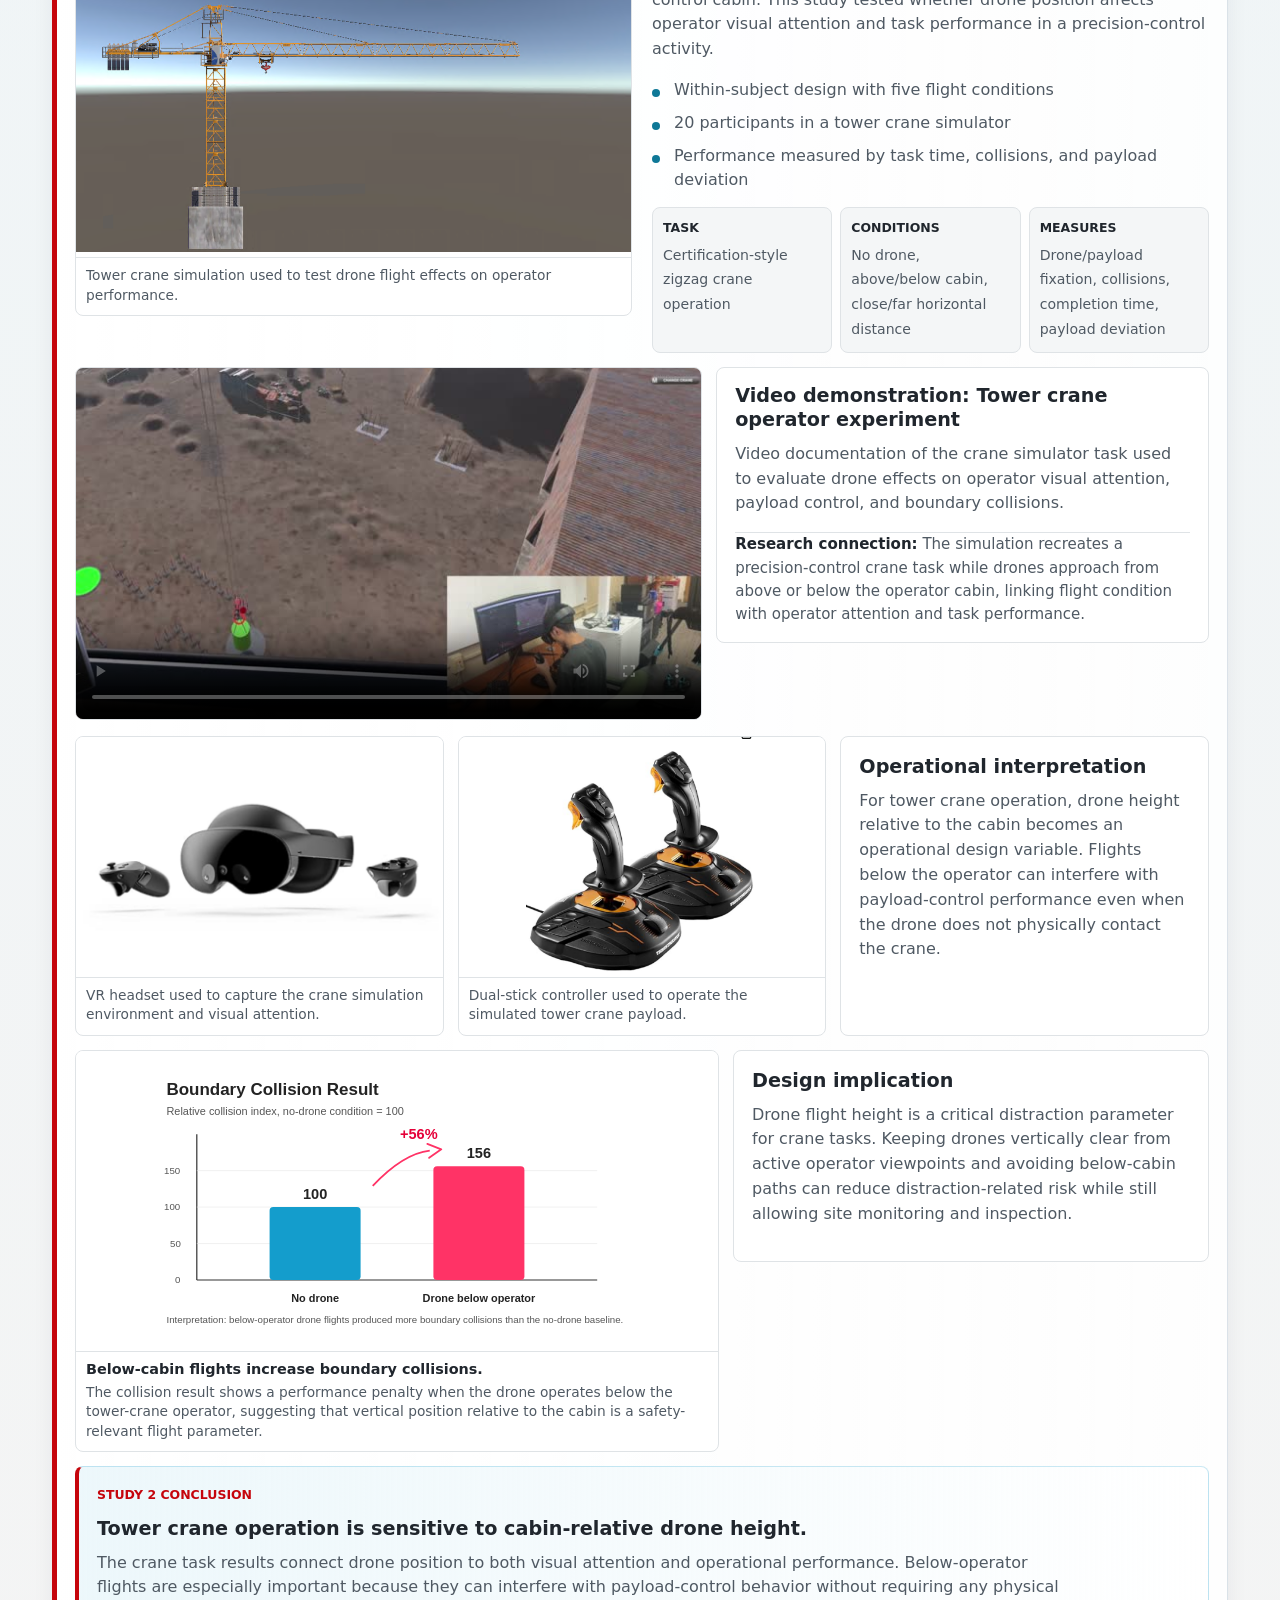
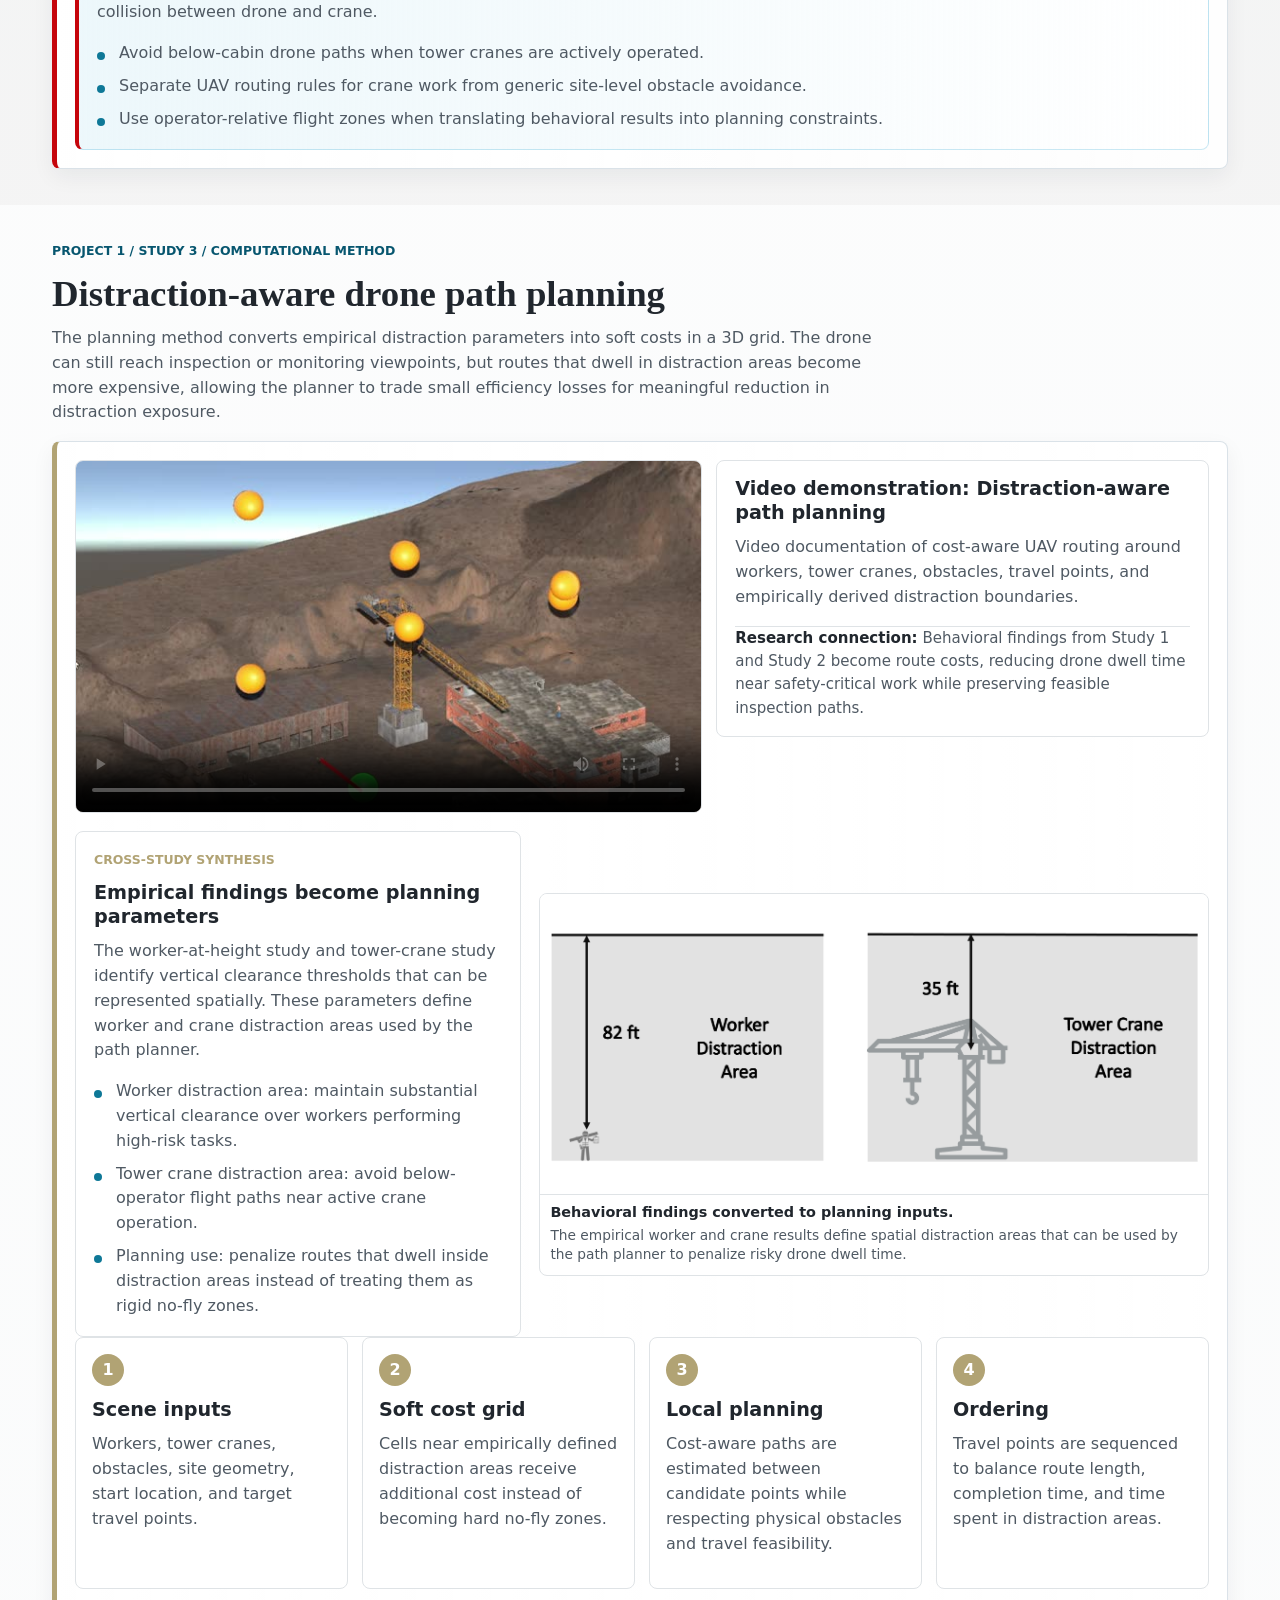
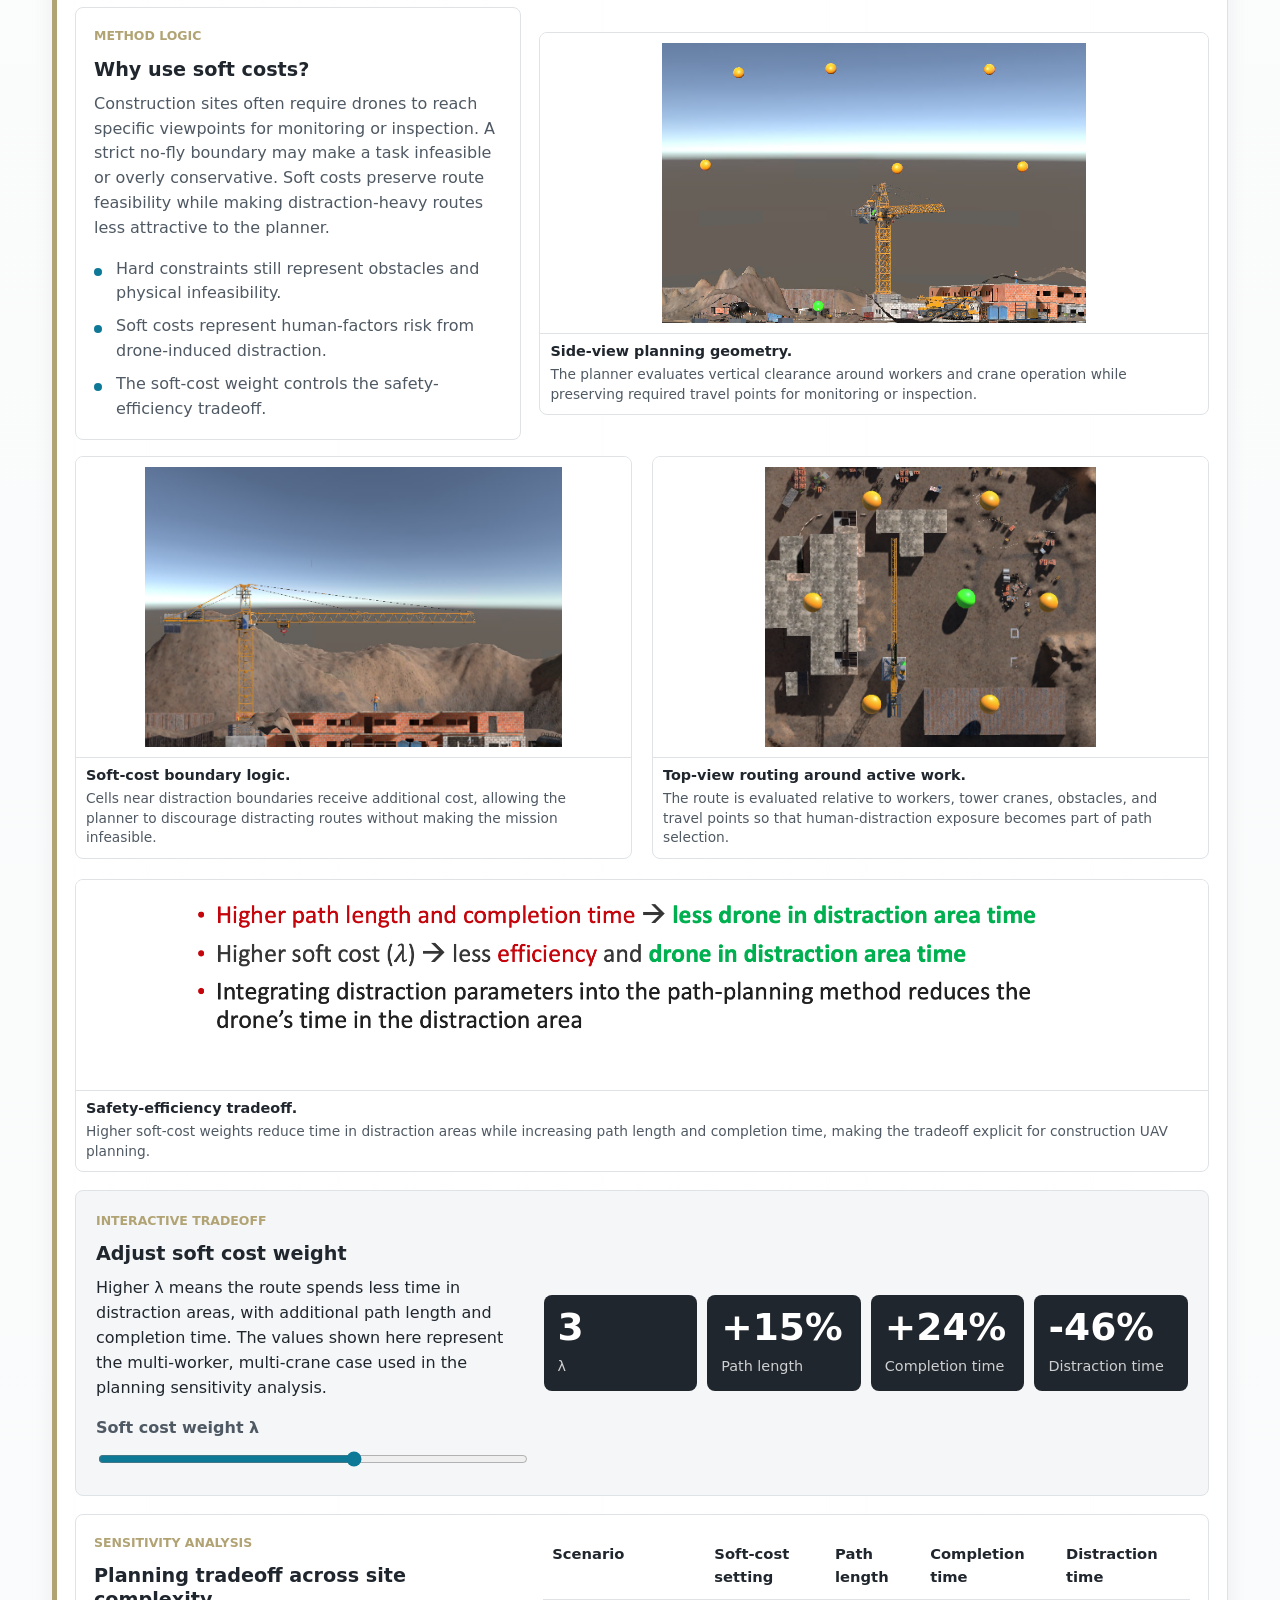
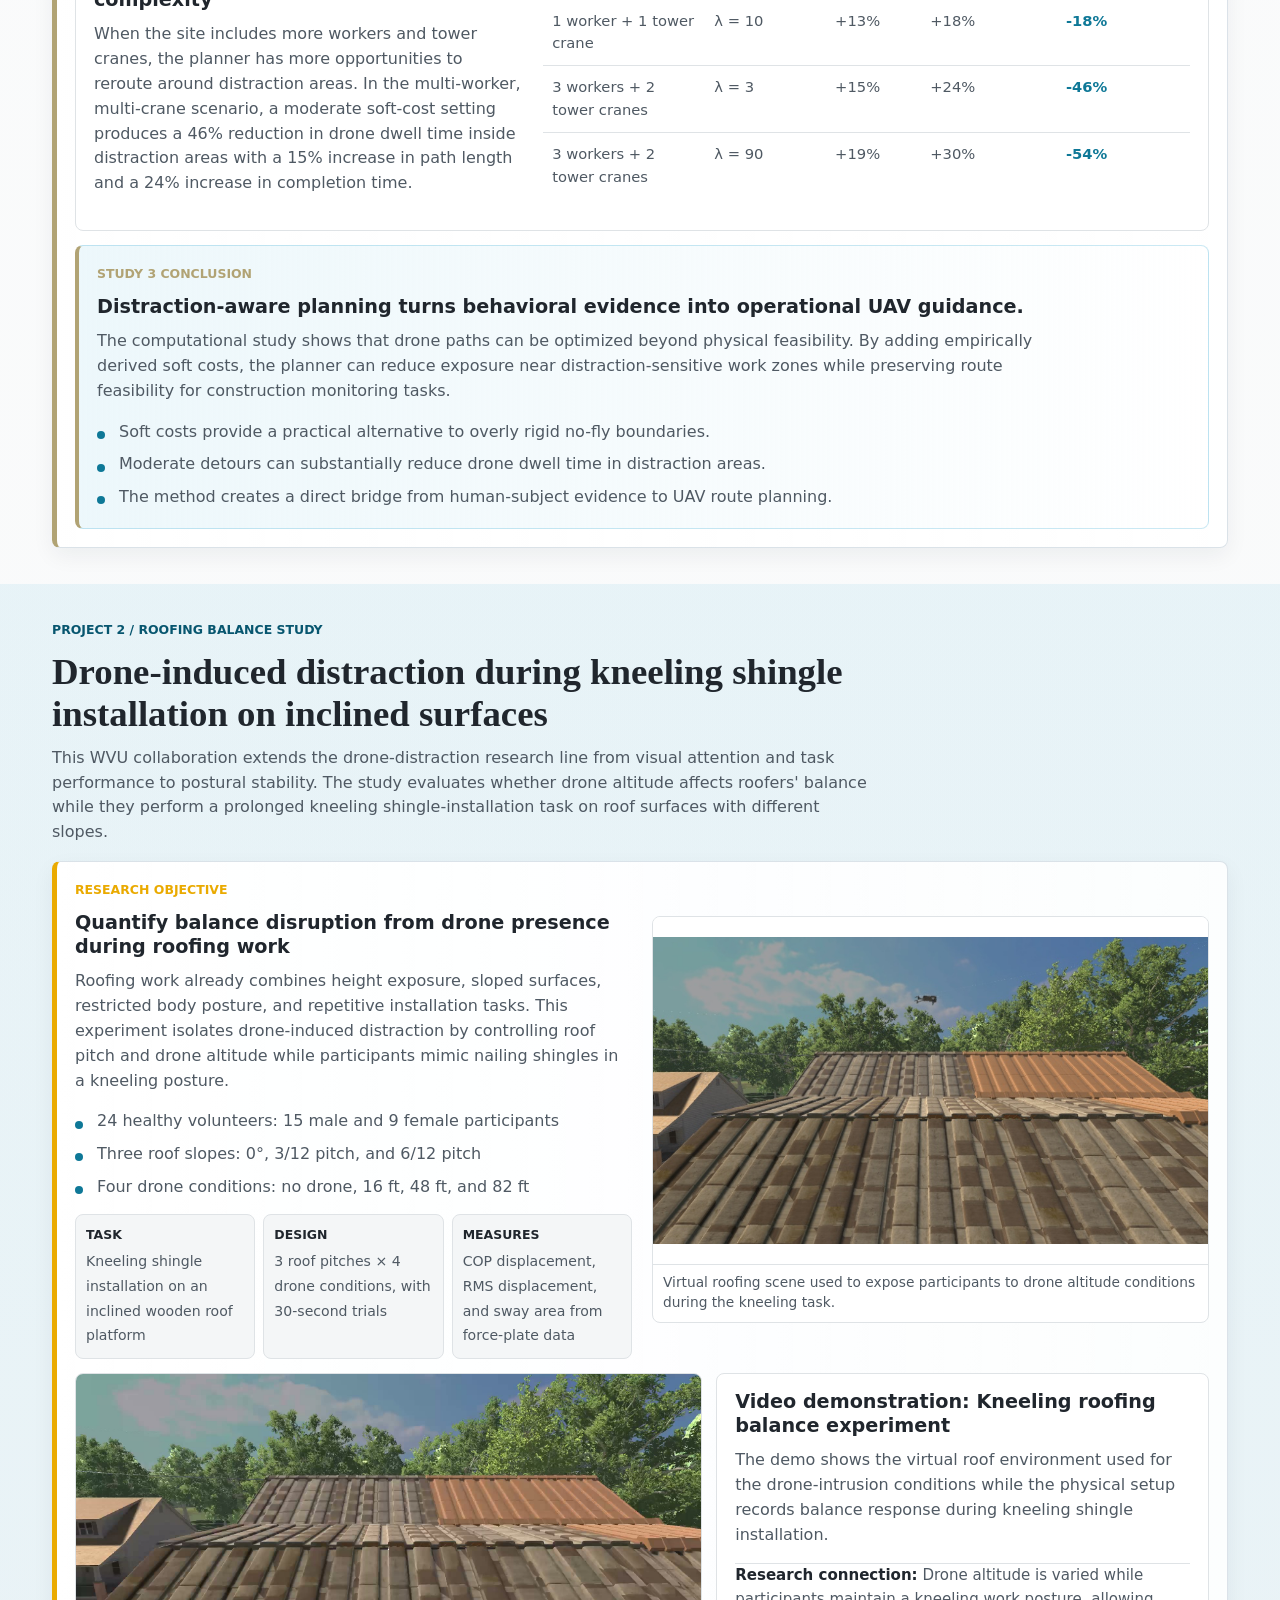
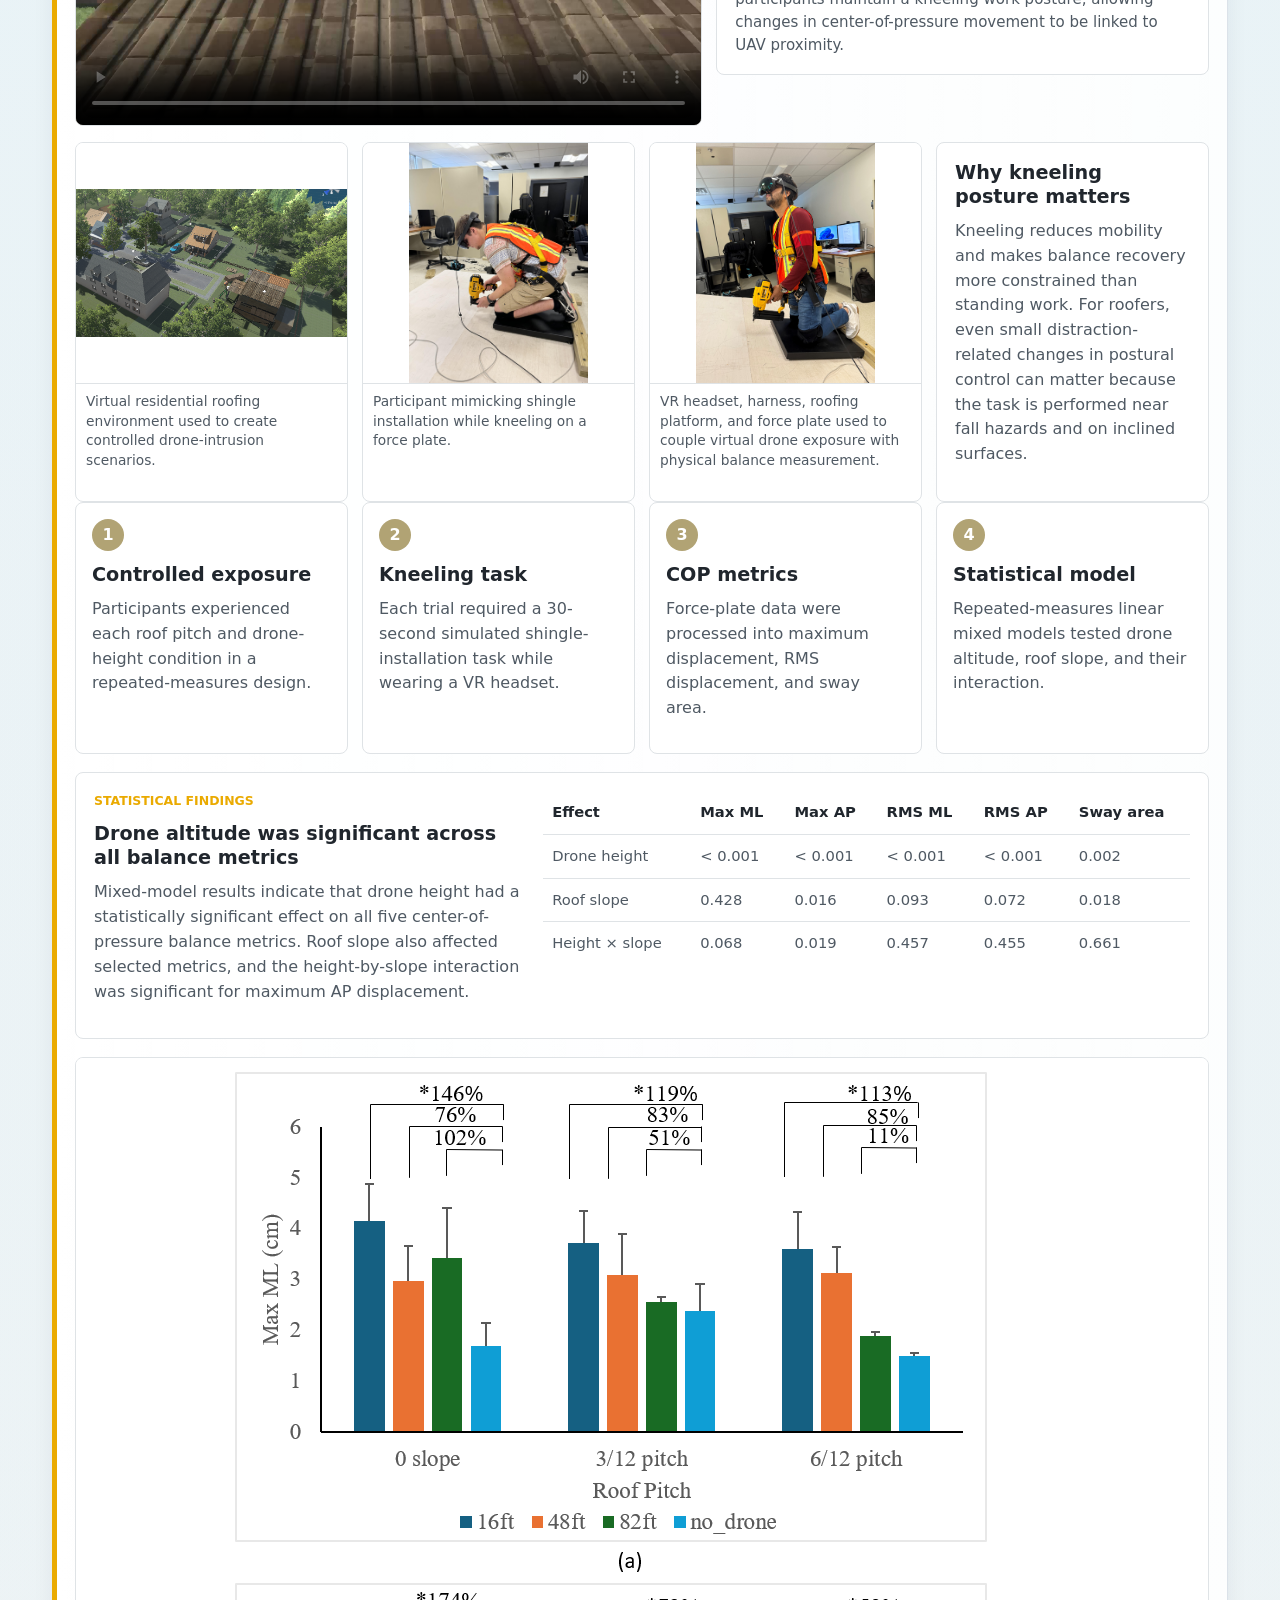
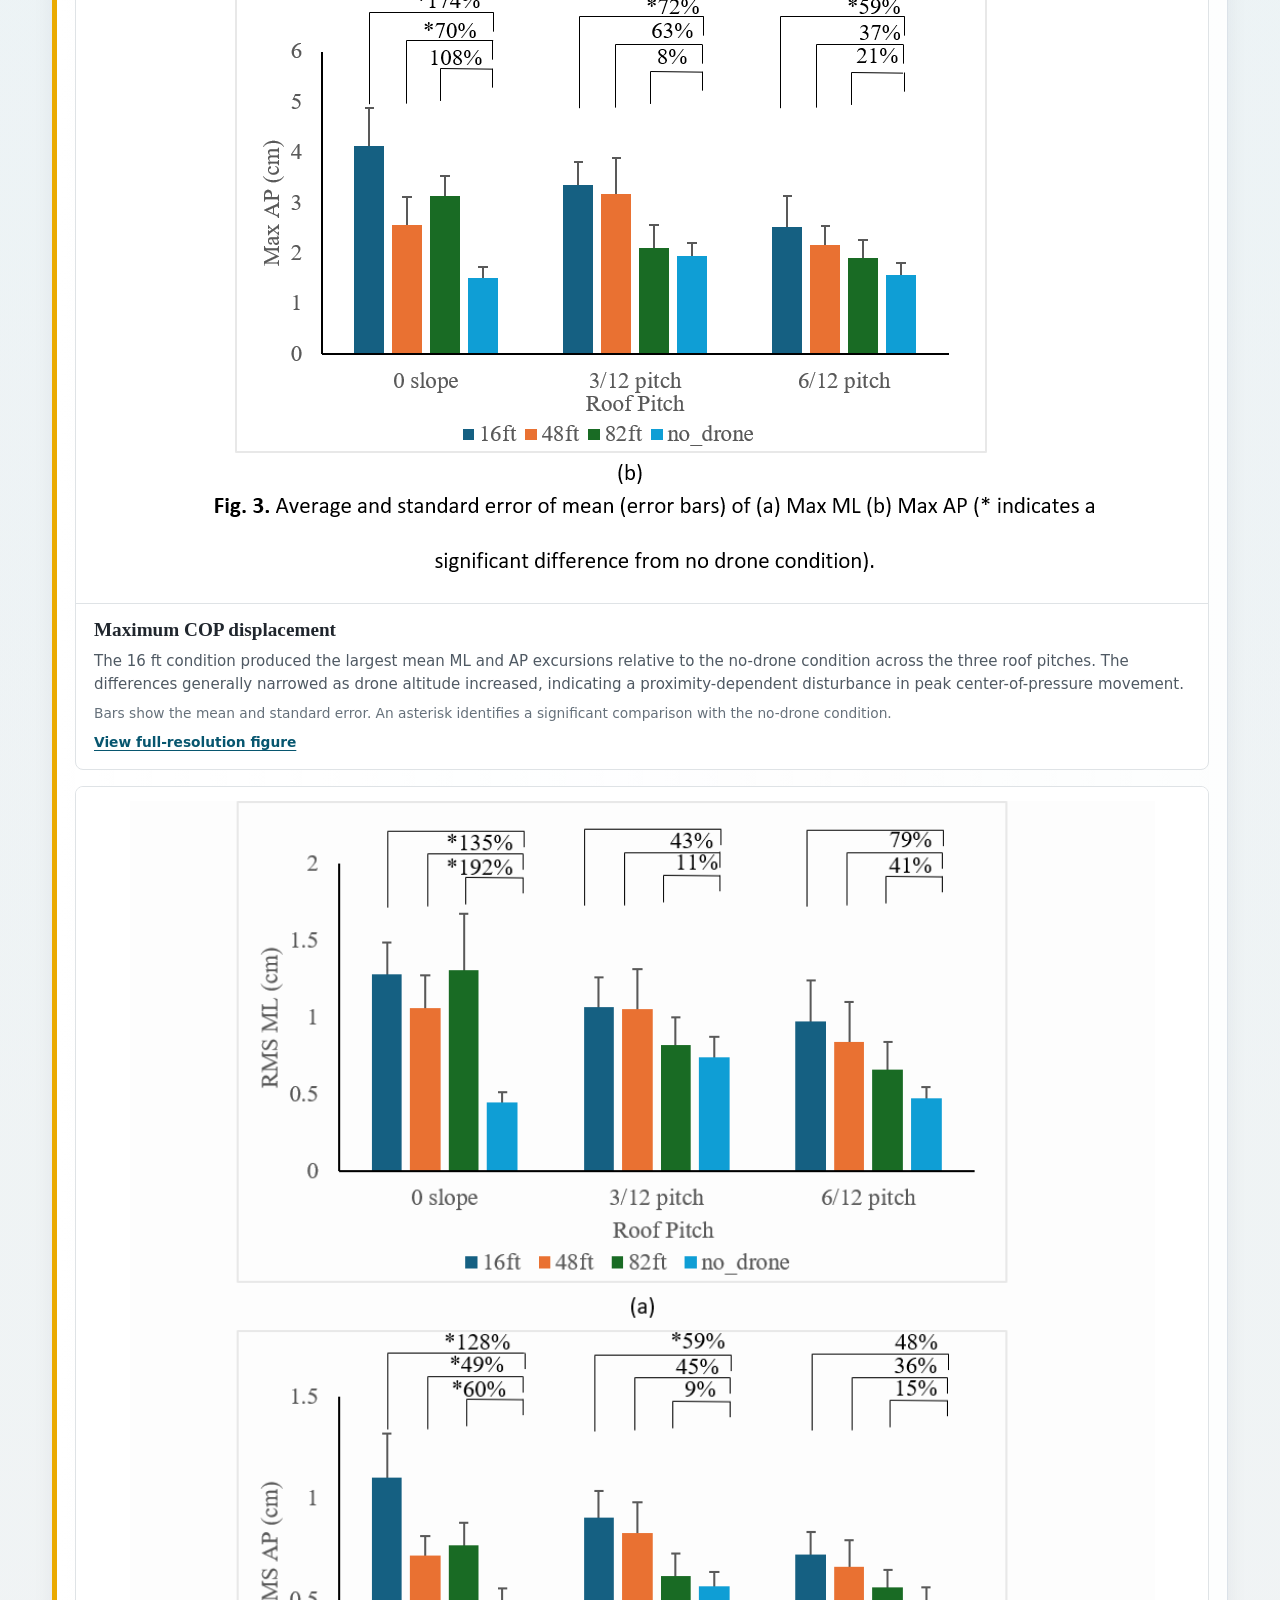
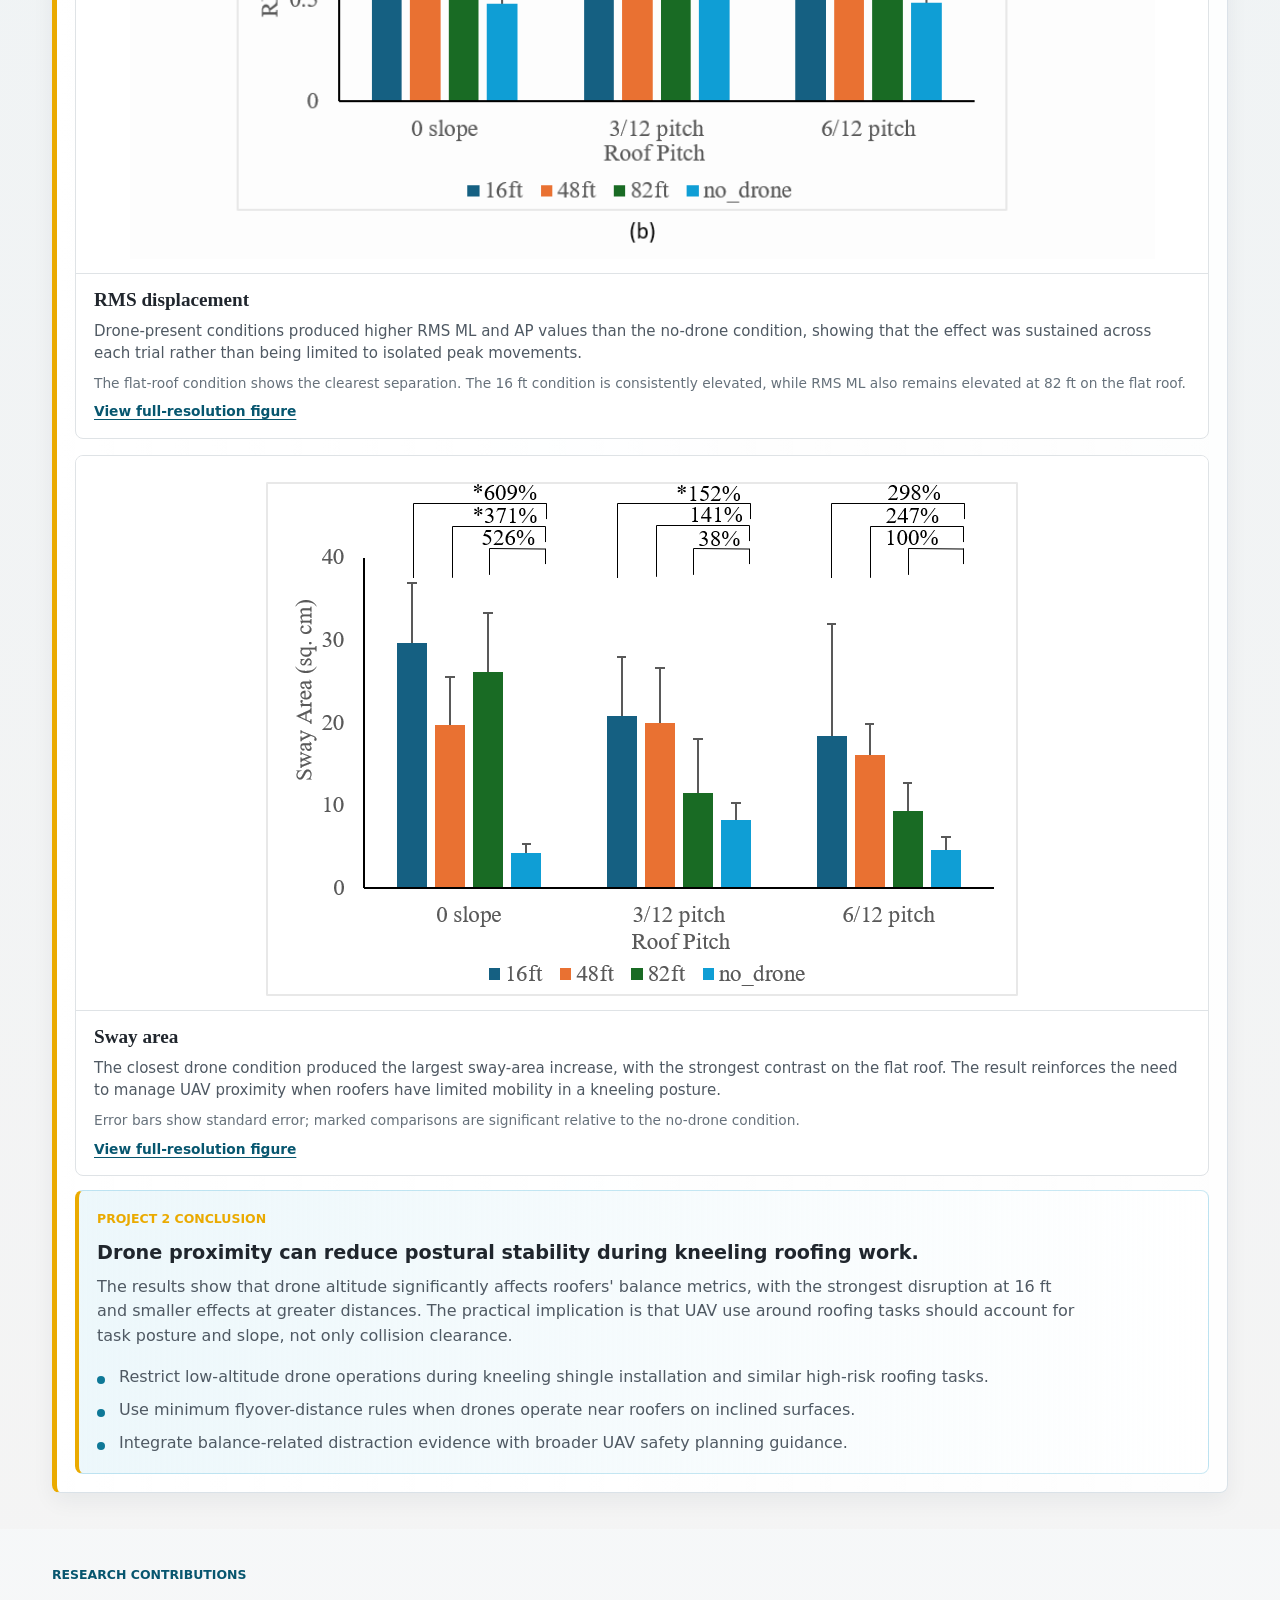
==== commit 231d5dbe: "Publish academic presentation refinement" ====
--- a/index.html
+++ b/index.html
@@ -34,20 +34,30 @@
 
     <main id="top">
       <section class="hero section-band">
-        <div class="hero-copy">
-          <p class="eyebrow">Construction safety + human-drone interaction</p>
-          <h1>Drone-Induced Distraction and Construction Safety Research</h1>
-          <p class="lead">A research program examining how UAV presence affects construction workers' attention, postural stability, and task performance, then translating the evidence into safer drone operation and planning guidance.</p>
-          <div class="hero-actions">
-            <a class="button primary" href="#overview">Research Overview</a>
-            <a class="button" href="#drone-project">UAV Planning Project</a>
-            <a class="button" href="#roofing-project">Roofing Balance Study</a>
-          </div>
-        </div>
-        <div class="hero-media" aria-label="Distraction-aware path planning preview">
-          <video autoplay muted loop playsinline poster="assets/video-posters/path-planning-demo.jpg">
-            <source src="assets/videos/media8.mp4" type="video/mp4">
-          </video>
+        <div class="hero-intro">
+          <div>
+            <p class="eyebrow">Construction safety + human-drone interaction</p>
+            <h1>Drone-Induced Distraction and Construction Safety Research</h1>
+          </div>
+          <p class="lead">A two-project research program examining how UAV presence affects construction workers' attention, task performance, and postural stability, then translating the evidence into safer operating guidance and distraction-aware route planning.</p>
+        </div>
+        <div class="hero-projects" aria-label="Research projects">
+          <a class="hero-project hero-project-one" href="#drone-project">
+            <img src="assets/video-posters/path-planning-demo.jpg" alt="Construction site simulation used for distraction-aware UAV path planning.">
+            <span class="hero-project-copy">
+              <span class="project-kicker">Project 1</span>
+              <strong>Behavioral evidence and distraction-aware UAV path planning</strong>
+              <span>Workers at height, tower crane operators, and computational route planning</span>
+            </span>
+          </a>
+          <a class="hero-project hero-project-two" href="#roofing-project">
+            <img src="assets/figures/kneeling/roofing-drone-roof-view.jpg" alt="Virtual roofing scene with a drone above the sloped roof.">
+            <span class="hero-project-copy">
+              <span class="project-kicker">Project 2</span>
+              <strong>Roofing balance and postural stability</strong>
+              <span>Kneeling shingle installation across roof slopes and drone altitudes</span>
+            </span>
+          </a>
         </div>
       </section>
 
@@ -71,25 +81,6 @@
             <p>A WVU collaboration evaluates how drone altitude affects roofers' postural stability during kneeling shingle-installation tasks on different roof slopes.</p>
             <a href="#roofing-project">View Project 2</a>
           </article>
-        </div>
-
-        <div class="lab-collaboration" aria-label="Collaborating academic laboratories">
-          <a class="lab-card uw-lab-card" href="https://darc.cee.wisc.edu/index.html" target="_blank" rel="noopener">
-            <img src="assets/logos/uw-madison-logo.svg" alt="University of Wisconsin-Madison logo">
-            <div>
-              <p class="tag">University of Wisconsin-Madison</p>
-              <h3>Digital and Robotic Construction (DARC) Lab</h3>
-              <p>UW-Madison researchers lead the drone-induced distraction, worker attention, and distraction-aware path planning studies within the construction safety research program.</p>
-            </div>
-          </a>
-          <a class="lab-card wvu-lab-card" href="https://feidai.faculty.wvu.edu/home" target="_blank" rel="noopener">
-            <img src="assets/logos/wvu-logo.svg" alt="West Virginia University logo">
-            <div>
-              <p class="tag">West Virginia University</p>
-              <h3>Integrated Construction Informatics Laboratory</h3>
-              <p>WVU researchers contribute the roofing balance and postural-stability study, extending the research program from visual distraction to physically measurable stability outcomes.</p>
-            </div>
-          </a>
         </div>
 
         <div class="two-column question-grid">
@@ -134,13 +125,13 @@
           </article>
           <article>
             <p class="tag">Research workflow</p>
-            <h3>From behavioral evidence to planning</h3>
+            <h3>How evidence becomes safety guidance</h3>
             <div class="workflow">
-              <span>Controlled VR and simulator studies</span>
-              <span>Attention, performance, and balance metrics</span>
-              <span>Safety guidance and cost-aware UAV paths</span>
-            </div>
-            <p>The program connects human-subject experiments with operational guidance so that drone use can be evaluated not only by physical feasibility, but also by its likelihood of distracting nearby workers or disturbing stability during high-risk tasks.</p>
+              <span>Controlled human-subject experiments</span>
+              <span>Attention, performance, and balance evidence</span>
+              <span>Project-specific operating and planning controls</span>
+            </div>
+            <p>Project 1 converts attention and performance results into spatial soft costs for route planning. Project 2 uses postural-stability evidence to inform drone-separation and task-timing guidance for roofing operations.</p>
           </article>
         </div>
       </section>
@@ -161,8 +152,8 @@
             <span>Increase in tower-crane boundary collisions when the drone flew below the operator compared with no-drone.</span>
           </article>
           <article class="metric">
-            <strong>30%</strong>
-            <span>Longer path completion time can trade for substantially lower drone dwell time in distraction zones.</span>
+            <strong>54%</strong>
+            <span>Maximum reduction in distraction-area dwell time in the multi-worker, multi-crane scenario, with a 30% increase in completion time.</span>
           </article>
           <article class="metric">
             <strong>16 ft</strong>
@@ -177,6 +168,12 @@
           <h2>Controlled experiments on attention and performance, followed by distraction-aware drone path planning</h2>
           <p>This project follows a three-part logic: first, quantify drone-induced attention shifts for workers at height; second, test drone effects on tower crane operator attention and performance; third, translate the empirical distraction parameters into a soft-cost path planning method.</p>
         </div>
+
+        <ol class="study-index" aria-label="Project 1 study sequence">
+          <li><a href="#study-1"><span>Study 1</span><strong>Workers at height</strong><small>Hazard-area visual attention</small></a></li>
+          <li><a href="#study-2"><span>Study 2</span><strong>Tower crane operators</strong><small>Attention and task performance</small></a></li>
+          <li><a href="#study-3"><span>Study 3</span><strong>Path planning</strong><small>Empirical evidence to soft costs</small></a></li>
+        </ol>
 
         <div id="study-1" class="study-section study-one">
           <div class="research-block">
@@ -216,9 +213,9 @@
                 <source src="assets/videos/media5.mp4" type="video/mp4">
               </video>
               <div class="demo-copy">
-                <h3>Study 1 video: Work-at-height experiment</h3>
+                <h3>Video demonstration: Work-at-height experiment</h3>
                 <p>Video documentation of the virtual elevated task environment and participant movement setup used to study hazard-area attention under drone flight conditions.</p>
-                <p class="demo-note"><strong>Demo focus:</strong> Participants move through a work-at-height environment where openings, edges, sky regions, and drone flight paths define areas of interest for eye-tracking analysis.</p>
+                <p class="demo-note"><strong>Research connection:</strong> Participants move through a work-at-height environment where openings, edges, sky regions, and drone flight paths define areas of interest for eye-tracking analysis.</p>
               </div>
             </article>
           </div>
@@ -303,9 +300,9 @@
                 <source src="assets/videos/media7.mp4" type="video/mp4">
               </video>
               <div class="demo-copy">
-                <h3>Study 2 video: Tower crane operator experiment</h3>
+                <h3>Video demonstration: Tower crane operator experiment</h3>
                 <p>Video documentation of the crane simulator task used to evaluate drone effects on operator visual attention, payload control, and boundary collisions.</p>
-                <p class="demo-note"><strong>Demo focus:</strong> The simulation recreates a precision-control crane task while drones approach from above or below the operator cabin, linking flight condition with operator attention and task performance.</p>
+                <p class="demo-note"><strong>Research connection:</strong> The simulation recreates a precision-control crane task while drones approach from above or below the operator cabin, linking flight condition with operator attention and task performance.</p>
               </div>
             </article>
           </div>
@@ -350,9 +347,9 @@
 
       </section>
 
-      <section id="study-3" class="section">
+      <section id="study-3" class="section project-one-continuation">
         <div class="section-heading">
-          <p class="eyebrow">Study 3 / Computational method</p>
+          <p class="eyebrow">Project 1 / Study 3 / Computational method</p>
           <h2>Distraction-aware drone path planning</h2>
           <p>The planning method converts empirical distraction parameters into soft costs in a 3D grid. The drone can still reach inspection or monitoring viewpoints, but routes that dwell in distraction areas become more expensive, allowing the planner to trade small efficiency losses for meaningful reduction in distraction exposure.</p>
         </div>
@@ -363,9 +360,9 @@
                 <source src="assets/videos/media8.mp4" type="video/mp4">
               </video>
               <div class="demo-copy">
-                <h3>Study 3 video: Distraction-aware path planning</h3>
+                <h3>Video demonstration: Distraction-aware path planning</h3>
                 <p>Video documentation of cost-aware UAV routing around workers, tower cranes, obstacles, travel points, and empirically derived distraction boundaries.</p>
-                <p class="demo-note"><strong>Demo focus:</strong> Behavioral findings from Study 1 and Study 2 become route costs, reducing drone dwell time near safety-critical work while preserving feasible inspection paths.</p>
+                <p class="demo-note"><strong>Research connection:</strong> Behavioral findings from Study 1 and Study 2 become route costs, reducing drone dwell time near safety-critical work while preserving feasible inspection paths.</p>
               </div>
             </article>
           </div>
@@ -550,7 +547,7 @@
                 </article>
                 <article>
                   <strong>Design</strong>
-                  <span>3 roof pitches x 4 drone conditions, with 30-second trials</span>
+                  <span>3 roof pitches &times; 4 drone conditions, with 30-second trials</span>
                 </article>
                 <article>
                   <strong>Measures</strong>
@@ -570,9 +567,9 @@
                 <source src="assets/videos/kneeling-study-demo.mp4" type="video/mp4">
               </video>
               <div class="demo-copy">
-                <h3>Project 2 video: Kneeling roofing balance experiment</h3>
+                <h3>Video demonstration: Kneeling roofing balance experiment</h3>
                 <p>The demo shows the virtual roof environment used for the drone-intrusion conditions while the physical setup records balance response during kneeling shingle installation.</p>
-                <p class="demo-note"><strong>Demo focus:</strong> Drone altitude is varied while participants maintain a kneeling work posture, allowing changes in center-of-pressure movement to be linked to UAV proximity.</p>
+                <p class="demo-note"><strong>Research connection:</strong> Drone altitude is varied while participants maintain a kneeling work posture, allowing changes in center-of-pressure movement to be linked to UAV proximity.</p>
               </div>
             </article>
           </div>
@@ -654,7 +651,7 @@
                   <td>0.018</td>
                 </tr>
                 <tr>
-                  <td>Height x slope</td>
+                  <td>Height &times; slope</td>
                   <td>0.068</td>
                   <td>0.019</td>
                   <td>0.457</td>
@@ -665,18 +662,39 @@
             </table>
           </div>
 
-          <div class="planning-visuals roofing-results">
-            <figure class="figure-frame data-viz">
-              <img src="assets/figures/kneeling/kneeling-max-displacement.png" alt="Maximum mediolateral and anteroposterior COP displacement by roof pitch and drone altitude.">
-              <figcaption><strong>Maximum COP displacement.</strong><span>Near-drone conditions increased both ML and AP maximum displacement relative to the no-drone condition, with the strongest disruption at 16 ft across roof pitches.</span></figcaption>
-            </figure>
-            <figure class="figure-frame data-viz">
-              <img src="assets/figures/kneeling/kneeling-rms-displacement.png" alt="RMS mediolateral and anteroposterior COP displacement by roof pitch and drone altitude.">
-              <figcaption><strong>RMS displacement.</strong><span>RMS metrics show that drone effects were not limited to isolated peaks; close drone presence increased sustained postural sway during the kneeling task.</span></figcaption>
-            </figure>
-            <figure class="figure-frame data-viz result-wide">
-              <img src="assets/figures/kneeling/kneeling-sway-area.png" alt="Sway area by roof pitch and drone altitude.">
-              <figcaption><strong>Sway area.</strong><span>The largest sway-area increases occurred under the closest drone condition, especially on the flat roof condition, reinforcing the need to manage drone proximity during roofing operations.</span></figcaption>
+          <div class="roofing-results" aria-label="Center-of-pressure results">
+            <figure class="figure-frame data-viz result-chart">
+              <a class="figure-image-link" href="assets/figures/kneeling/kneeling-max-displacement.png" target="_blank" rel="noopener" aria-label="Open the maximum COP displacement figure at full resolution">
+                <img src="assets/figures/kneeling/kneeling-max-displacement.png" alt="Maximum mediolateral and anteroposterior COP displacement by roof pitch and drone altitude.">
+              </a>
+              <figcaption>
+                <strong>Maximum COP displacement</strong>
+                <span>The 16 ft condition produced the largest mean ML and AP excursions relative to the no-drone condition across the three roof pitches. The differences generally narrowed as drone altitude increased, indicating a proximity-dependent disturbance in peak center-of-pressure movement.</span>
+                <span class="figure-method">Bars show the mean and standard error. An asterisk identifies a significant comparison with the no-drone condition.</span>
+                <a class="figure-link" href="assets/figures/kneeling/kneeling-max-displacement.png" target="_blank" rel="noopener">View full-resolution figure</a>
+              </figcaption>
+            </figure>
+            <figure class="figure-frame data-viz result-chart">
+              <a class="figure-image-link" href="assets/figures/kneeling/kneeling-rms-displacement.png" target="_blank" rel="noopener" aria-label="Open the RMS displacement figure at full resolution">
+                <img src="assets/figures/kneeling/kneeling-rms-displacement.png" alt="RMS mediolateral and anteroposterior COP displacement by roof pitch and drone altitude.">
+              </a>
+              <figcaption>
+                <strong>RMS displacement</strong>
+                <span>Drone-present conditions produced higher RMS ML and AP values than the no-drone condition, showing that the effect was sustained across each trial rather than being limited to isolated peak movements.</span>
+                <span class="figure-method">The flat-roof condition shows the clearest separation. The 16 ft condition is consistently elevated, while RMS ML also remains elevated at 82 ft on the flat roof.</span>
+                <a class="figure-link" href="assets/figures/kneeling/kneeling-rms-displacement.png" target="_blank" rel="noopener">View full-resolution figure</a>
+              </figcaption>
+            </figure>
+            <figure class="figure-frame data-viz result-chart result-chart-compact">
+              <a class="figure-image-link" href="assets/figures/kneeling/kneeling-sway-area.png" target="_blank" rel="noopener" aria-label="Open the sway area figure at full resolution">
+                <img src="assets/figures/kneeling/kneeling-sway-area.png" alt="Sway area by roof pitch and drone altitude.">
+              </a>
+              <figcaption>
+                <strong>Sway area</strong>
+                <span>The closest drone condition produced the largest sway-area increase, with the strongest contrast on the flat roof. The result reinforces the need to manage UAV proximity when roofers have limited mobility in a kneeling posture.</span>
+                <span class="figure-method">Error bars show standard error; marked comparisons are significant relative to the no-drone condition.</span>
+                <a class="figure-link" href="assets/figures/kneeling/kneeling-sway-area.png" target="_blank" rel="noopener">View full-resolution figure</a>
+              </figcaption>
             </figure>
           </div>
 
@@ -696,81 +714,135 @@
       <section class="section contributions">
         <div class="section-heading">
           <p class="eyebrow">Research contributions</p>
-          <h2>Connecting behavioral evidence, postural stability, and safer UAV operation</h2>
-          <p>Across both projects, the research contributes at four levels: understanding how drone presence affects worker attention, quantifying balance effects during roofing tasks, parameterizing distraction risk in spatial terms, and demonstrating how those parameters can change UAV route choices.</p>
-        </div>
-        <div class="contribution-grid program-contributions">
-          <article>
-            <img src="assets/figures/fixation-danger-front.png" alt="Fixation time on danger areas for front drone conditions.">
-            <h3>Understanding impacts</h3>
-            <p>Shows how drone presence can shift visual attention away from hazards and alter task performance in high-risk construction settings, including work-at-height tasks and tower crane operation.</p>
-          </article>
-          <article>
-            <img src="assets/figures/kneeling/kneeling-task-force-plate.png" alt="Kneeling roofing balance experiment setup.">
-            <h3>Balance evidence</h3>
-            <p>Extends drone-distraction analysis to postural stability by measuring COP-based balance metrics during kneeling shingle installation on inclined surfaces.</p>
-          </article>
-          <article>
-            <img src="assets/figures/distraction-parameters.png" alt="Drone distraction parameters around workers and tower cranes.">
-            <h3>Quantitative parameters</h3>
-            <p>Extracts spatial distraction parameters from controlled behavioral experiments, including worker vertical clearance and tower crane cabin-relative flight conditions.</p>
-          </article>
-          <article>
-            <img src="assets/figures/path-planning-findings.png" alt="Path planning finding summary for distraction-aware drone routing.">
-            <h3>Mitigation by planning</h3>
-            <p>Integrates distraction costs into path planning to reduce drone dwell time in risky distraction areas while preserving route feasibility for inspection and monitoring tasks.</p>
-          </article>
+          <h2>Four contributions, from human-subject evidence to operational control</h2>
+          <p>The two projects address complementary human-factors outcomes. Project 1 measures attention and task performance and then uses those findings in route planning; Project 2 adds biomechanical evidence for roofing operations and supports proximity-based safety guidance.</p>
+        </div>
+        <ol class="contribution-sequence">
+          <li>
+            <span class="contribution-index">01</span>
+            <p class="contribution-phase">Project 1 / Empirical evidence</p>
+            <h3>Visual attention and task performance</h3>
+            <p>Quantifies how drone height and relative position redirect attention away from hazard areas and affect precision-task performance for workers at height and tower crane operators.</p>
+          </li>
+          <li>
+            <span class="contribution-index">02</span>
+            <p class="contribution-phase">Project 2 / Biomechanical evidence</p>
+            <h3>Postural stability during roofing work</h3>
+            <p>Extends distraction research to center-of-pressure outcomes, showing how UAV proximity affects peak displacement, sustained sway, and sway area during kneeling work.</p>
+          </li>
+          <li>
+            <span class="contribution-index">03</span>
+            <p class="contribution-phase">Project 1 / Risk representation</p>
+            <h3>Spatial distraction parameters</h3>
+            <p>Represents empirically derived worker and tower-crane distraction areas in a 3D cost grid, making human-factors evidence usable by a computational planner.</p>
+          </li>
+          <li>
+            <span class="contribution-index">04</span>
+            <p class="contribution-phase">Project 1 / Operational mitigation</p>
+            <h3>Distraction-aware route planning</h3>
+            <p>Uses soft costs to reduce drone dwell time near distraction-sensitive work while preserving feasible routes to required construction monitoring and inspection viewpoints.</p>
+          </li>
+        </ol>
+        <div class="contribution-scope">
+          <div>
+            <p class="tag">Interpretation boundary</p>
+            <h3>The projects share a safety objective but produce different operational outputs.</h3>
+            <p>The current path planner is parameterized by the worker-at-height and tower-crane studies. The roofing study is not yet an input to that model; it supports minimum-distance and task-timing guidance and provides evidence for a future balance-aware planning extension.</p>
+          </div>
+          <dl>
+            <div>
+              <dt>Current planning inputs</dt>
+              <dd>Worker attention and tower-crane performance</dd>
+            </div>
+            <div>
+              <dt>Roofing safety output</dt>
+              <dd>Proximity and task-specific operating guidance</dd>
+            </div>
+            <div>
+              <dt>Shared program outcome</dt>
+              <dd>Human-centered UAV deployment in construction</dd>
+            </div>
+          </dl>
         </div>
       </section>
 
       <section id="team" class="section section-band">
         <div class="section-heading">
           <p class="eyebrow">Research team</p>
-          <h2>Project investigators and researchers</h2>
-        </div>
-        <div class="people-grid">
-          <article class="person-card">
-            <img src="assets/people/wei-han.jpg" alt="Wei Han portrait">
-            <h3>Wei Han</h3>
-            <p>Ph.D. alumnus, University of Wisconsin-Madison</p>
-            <span>Graduate researcher</span>
-          </article>
-          <article class="person-card">
-            <img src="assets/people/mahfuza-maisha-mouri.jpg" alt="Mahfuza Maisha Mouri portrait">
-            <h3>Mahfuza (Masha) Mouri</h3>
-            <p>Graduate Research Assistant, West Virginia University</p>
-            <span>Graduate researcher</span>
-          </article>
-          <article class="person-card">
-            <img src="assets/people/liqun-xu.jpg" alt="Liqun Xu portrait">
-            <h3>Liqun Xu</h3>
-            <p>Ph.D. Student, University of Wisconsin-Madison</p>
-            <span>Graduate researcher</span>
-          </article>
-          <article class="person-card">
-            <img src="assets/people/alireza-ghasemi.jpg" alt="Alireza Ghasemi portrait">
-            <h3>Alireza Ghasemi</h3>
-            <p>Graduate Research Assistant, West Virginia University</p>
-            <span>Graduate researcher</span>
-          </article>
-          <article class="person-card">
-            <img src="assets/people/wei-yin-loh.jpg" alt="Wei-Yin Loh portrait">
-            <h3>Wei-Yin Loh</h3>
-            <p>Professor, Department of Statistics, University of Wisconsin-Madison</p>
-            <span>Co-PI</span>
-          </article>
-          <article class="person-card">
-            <img src="assets/people/fei-dai.jpg" alt="Fei Dai portrait">
-            <h3>Fei Dai</h3>
-            <p>Professor, West Virginia University</p>
-            <span>Co-PI</span>
-          </article>
-          <article class="person-card">
-            <img src="assets/people/zhenhua-zhu.png" alt="Zhenhua Zhu portrait">
-            <h3>Zhenhua Zhu</h3>
-            <p>Associate Professor, University of Wisconsin-Madison</p>
-            <span>PI</span>
-          </article>
+          <h2>Researchers and project investigators</h2>
+          <p>The program is a collaboration between the Digital and Robotic Construction Lab at UW-Madison and the Integrated Construction Informatics Laboratory at West Virginia University.</p>
+        </div>
+        <div class="lab-collaboration" aria-label="Collaborating academic laboratories">
+          <a class="lab-card uw-lab-card" href="https://darc.cee.wisc.edu/index.html" target="_blank" rel="noopener">
+            <img src="assets/logos/uw-madison-logo.svg" alt="University of Wisconsin-Madison logo">
+            <div>
+              <p class="tag">University of Wisconsin-Madison</p>
+              <h3>Digital and Robotic Construction (DARC) Lab</h3>
+              <p>Worker attention, tower-crane performance, and distraction-aware path planning</p>
+            </div>
+          </a>
+          <a class="lab-card wvu-lab-card" href="https://feidai.faculty.wvu.edu/home" target="_blank" rel="noopener">
+            <img src="assets/logos/wvu-logo.svg" alt="West Virginia University logo">
+            <div>
+              <p class="tag">West Virginia University</p>
+              <h3>Integrated Construction Informatics Laboratory</h3>
+              <p>Roofing balance and postural-stability research</p>
+            </div>
+          </a>
+        </div>
+
+        <div class="team-group">
+          <p class="team-group-label">Graduate researchers</p>
+          <div class="people-grid student-grid">
+            <article class="person-card">
+              <img src="assets/people/wei-han.jpg" alt="Wei Han portrait">
+              <h3>Wei Han</h3>
+              <p>Ph.D. alumnus, University of Wisconsin-Madison</p>
+              <span>Graduate researcher (alumnus)</span>
+            </article>
+            <article class="person-card">
+              <img src="assets/people/mahfuza-maisha-mouri.jpg" alt="Mahfuza Maisha Mouri portrait">
+              <h3>Mahfuza Maisha Mouri</h3>
+              <p>Graduate Research Assistant, West Virginia University</p>
+              <span>Graduate researcher</span>
+            </article>
+            <article class="person-card">
+              <img src="assets/people/liqun-xu.jpg" alt="Liqun Xu portrait">
+              <h3>Liqun Xu</h3>
+              <p>Ph.D. Student, University of Wisconsin-Madison</p>
+              <span>Graduate researcher</span>
+            </article>
+            <article class="person-card">
+              <img src="assets/people/alireza-ghasemi.jpg" alt="Alireza Ghasemi portrait">
+              <h3>Alireza Ghasemi</h3>
+              <p>Graduate Research Assistant, West Virginia University</p>
+              <span>Graduate researcher</span>
+            </article>
+          </div>
+        </div>
+
+        <div class="team-group">
+          <p class="team-group-label">Project investigators</p>
+          <div class="people-grid investigator-grid">
+            <article class="person-card">
+              <img src="assets/people/wei-yin-loh.jpg" alt="Wei-Yin Loh portrait">
+              <h3>Wei-Yin Loh</h3>
+              <p>Professor, Department of Statistics, University of Wisconsin-Madison</p>
+              <span>Co-PI</span>
+            </article>
+            <article class="person-card">
+              <img src="assets/people/fei-dai.jpg" alt="Fei Dai portrait">
+              <h3>Fei Dai</h3>
+              <p>Professor, West Virginia University</p>
+              <span>Co-PI</span>
+            </article>
+            <article class="person-card">
+              <img src="assets/people/zhenhua-zhu.png" alt="Zhenhua Zhu portrait">
+              <h3>Zhenhua Zhu</h3>
+              <p>Associate Professor, University of Wisconsin-Madison</p>
+              <span>PI</span>
+            </article>
+          </div>
         </div>
       </section>
 
@@ -839,7 +911,7 @@
     <footer class="site-footer">
       <p><a href="https://darc.cee.wisc.edu/index.html" target="_blank" rel="noopener">Digital and Robotic Construction (DARC) Lab</a>, University of Wisconsin-Madison</p>
       <p><a href="https://feidai.faculty.wvu.edu/home" target="_blank" rel="noopener">Integrated Construction Informatics Laboratory</a>, West Virginia University</p>
-      <p>Funded by NIOSH and built for GitHub Pages as an academic project website.</p>
+      <p>Funded by the National Institute for Occupational Safety and Health (NIOSH).</p>
     </footer>
 
     <script src="app.js"></script>
--- a/styles.css
+++ b/styles.css
@@ -1,14 +1,14 @@
 :root {
-  --ink: #232323;
-  --muted: #565656;
-  --line: #e8e8e8;
-  --paper: #f4f4f4;
+  --ink: #20262d;
+  --muted: #4f5963;
+  --line: #dfe3e6;
+  --paper: #f4f6f7;
   --white: #ffffff;
   --lab-dark: #333333;
-  --lab-primary: #149dcc;
-  --lab-primary-deep: #0d6786;
-  --lab-accent: #ff3366;
-  --lab-accent-deep: #e50039;
+  --lab-primary: #0e7897;
+  --lab-primary-deep: #07566f;
+  --lab-accent: #c5050c;
+  --lab-accent-deep: #9b0000;
   --lab-taupe: #82786e;
   --lab-steel: #879a9f;
   --lab-gold: #b1a374;
@@ -19,7 +19,7 @@
   --green: var(--lab-primary);
   --red: var(--lab-accent-deep);
   --gold: var(--lab-gold);
-  --shadow: 0 10px 26px rgba(35, 35, 35, 0.09);
+  --shadow: 0 8px 22px rgba(32, 38, 45, 0.1);
   color-scheme: light;
 }
 
@@ -34,7 +34,7 @@
 body {
   margin: 0;
   color: var(--ink);
-  background: linear-gradient(180deg, var(--paper) 0, var(--white) 420px, var(--paper) 100%);
+  background: linear-gradient(180deg, #f0f5f7 0, var(--white) 440px, var(--paper) 100%);
   font-family: Inter, ui-sans-serif, system-ui, -apple-system, BlinkMacSystemFont, "Segoe UI", sans-serif;
   line-height: 1.55;
 }
@@ -135,7 +135,7 @@
 
 .section,
 .hero {
-  padding: 40px min(4.6vw, 52px);
+  padding: 36px min(4.6vw, 52px);
 }
 
 .section-band {
@@ -177,11 +177,8 @@
 }
 
 .hero {
-  display: grid;
-  grid-template-columns: minmax(0, 0.95fr) minmax(340px, 1.05fr);
-  gap: 28px;
-  align-items: center;
-  min-height: min(520px, calc(100vh - 66px));
+  min-height: 0;
+  background: #edf3f5;
 }
 
 .hero::before {
@@ -199,7 +196,7 @@
   color: var(--blue-deep);
   font-size: 0.78rem;
   font-weight: 800;
-  letter-spacing: 0.08em;
+  letter-spacing: 0;
   text-transform: uppercase;
 }
 
@@ -211,17 +208,19 @@
 }
 
 h1 {
-  margin-bottom: 16px;
-  max-width: 880px;
-  font-size: clamp(2.05rem, 3.7vw, 4.15rem);
-  line-height: 1.04;
+  margin-bottom: 0;
+  max-width: 900px;
+  font-family: Georgia, "Times New Roman", serif;
+  font-size: 3.45rem;
+  line-height: 1.06;
   letter-spacing: 0;
 }
 
 h2 {
   margin-bottom: 12px;
-  font-size: clamp(1.72rem, 2.35vw, 2.75rem);
-  line-height: 1.1;
+  font-family: Georgia, "Times New Roman", serif;
+  font-size: 2.3rem;
+  line-height: 1.12;
   letter-spacing: 0;
 }
 
@@ -233,50 +232,85 @@
 }
 
 .lead {
-  max-width: 720px;
-  color: var(--muted);
-  font-size: clamp(1.02rem, 1.25vw, 1.18rem);
-}
-
-.hero-actions {
-  display: flex;
-  flex-wrap: wrap;
-  gap: 12px;
-  margin-top: 20px;
-}
-
-.button {
-  display: inline-flex;
-  align-items: center;
-  justify-content: center;
-  min-height: 44px;
-  padding: 0 18px;
-  border: 1px solid var(--line);
-  border-radius: 6px;
-  color: var(--ink);
-  background: var(--white);
-  font-weight: 700;
-  text-decoration: none;
-}
-
-.button.primary {
-  border-color: var(--blue);
-  color: var(--white);
-  background: var(--blue);
-}
-
-.hero-media {
+  max-width: 620px;
+  margin-bottom: 0;
+  color: var(--muted);
+  font-size: 1.08rem;
+}
+
+.hero-intro {
+  display: grid;
+  grid-template-columns: minmax(0, 1.2fr) minmax(320px, 0.8fr);
+  gap: 34px;
+  align-items: end;
+}
+
+.hero-projects {
+  display: grid;
+  grid-template-columns: repeat(2, minmax(0, 1fr));
+  gap: 14px;
+  margin-top: 24px;
+}
+
+.hero-project {
+  display: grid;
+  grid-template-columns: minmax(190px, 0.9fr) minmax(230px, 1.1fr);
+  min-height: 182px;
   overflow: hidden;
   border: 1px solid var(--line);
-  border-radius: 8px;
-  background: #101820;
-  box-shadow: var(--shadow);
-}
-
-.hero-media video {
+  border-top: 4px solid var(--lab-primary);
+  border-radius: 6px;
+  color: inherit;
+  background: var(--white);
+  box-shadow: 0 6px 18px rgba(32, 38, 45, 0.06);
+  text-decoration: none;
+}
+
+.hero-project-two {
+  border-top-color: var(--wvu-gold);
+}
+
+.hero-project img {
   width: 100%;
-  aspect-ratio: 16 / 9;
+  height: 100%;
+  min-height: 178px;
   object-fit: cover;
+}
+
+.hero-project-copy {
+  display: flex;
+  flex-direction: column;
+  justify-content: center;
+  gap: 7px;
+  padding: 18px;
+}
+
+.hero-project-copy strong {
+  font-family: Georgia, "Times New Roman", serif;
+  font-size: 1.2rem;
+  line-height: 1.25;
+}
+
+.hero-project-copy > span:last-child {
+  color: var(--muted);
+  font-size: 0.9rem;
+  line-height: 1.45;
+}
+
+.project-kicker {
+  color: var(--blue-deep);
+  font-size: 0.75rem;
+  font-weight: 800;
+  text-transform: uppercase;
+}
+
+.hero-project-two .project-kicker {
+  color: #705a00;
+}
+
+.hero-project:hover {
+  border-color: rgba(7, 86, 111, 0.44);
+  transform: translateY(-1px);
 }
 
 .section-heading {
@@ -341,6 +375,50 @@
   font-weight: 760;
   text-decoration-thickness: 1px;
   text-underline-offset: 3px;
+}
+
+.study-index {
+  display: grid;
+  grid-template-columns: repeat(3, minmax(0, 1fr));
+  margin: 0 0 16px;
+  padding: 0;
+  border-top: 1px solid rgba(14, 120, 151, 0.28);
+  border-bottom: 1px solid rgba(14, 120, 151, 0.28);
+  background: rgba(255, 255, 255, 0.68);
+  list-style: none;
+}
+
+.study-index li + li {
+  border-left: 1px solid var(--line);
+}
+
+.study-index a {
+  display: grid;
+  gap: 3px;
+  min-height: 92px;
+  padding: 14px 16px;
+  text-decoration: none;
+}
+
+.study-index a:hover {
+  background: var(--white);
+}
+
+.study-index span {
+  color: var(--blue-deep);
+  font-size: 0.75rem;
+  font-weight: 800;
+  text-transform: uppercase;
+}
+
+.study-index strong {
+  font-family: Georgia, "Times New Roman", serif;
+  font-size: 1.05rem;
+}
+
+.study-index small {
+  color: var(--muted);
+  font-size: 0.85rem;
 }
 
 .lab-collaboration {
@@ -438,7 +516,6 @@
 
 .question-grid > div,
 .finding-panel,
-.contribution-grid article,
 .limitation-list article,
 .pipeline article,
 .metric,
@@ -457,7 +534,6 @@
 
 .question-grid > div,
 .finding-panel,
-.contribution-grid article,
 .limitation-list article,
 .publication-group,
 .framework-grid article,
@@ -565,7 +641,7 @@
   padding: 18px;
   border: 1px solid rgba(217, 225, 232, 0.96);
   border-left: 5px solid var(--study-color);
-  border-radius: 10px;
+  border-radius: 8px;
   background: linear-gradient(90deg, rgba(255, 255, 255, 0.98), rgba(255, 255, 255, 0.86));
   box-shadow: 0 8px 22px rgba(23, 33, 43, 0.06);
 }
@@ -773,24 +849,61 @@
   height: 210px;
 }
 
-.roofing-results .data-viz img {
+.roofing-results {
+  display: grid;
+  gap: 16px;
+  margin-top: 18px;
+}
+
+.result-chart {
   width: 100%;
-  height: 430px;
-  padding: 10px;
+}
+
+.figure-image-link {
+  display: block;
+  padding: 14px;
+  background: var(--white);
+  cursor: zoom-in;
+  text-decoration: none;
+}
+
+.roofing-results .result-chart img {
+  width: min(100%, 1025px);
+  height: auto;
+  margin: 0 auto;
+  padding: 0;
+  aspect-ratio: auto;
   object-fit: contain;
-  background: var(--white);
-}
-
-.roofing-results {
-  grid-template-columns: repeat(3, minmax(0, 1fr));
-}
-
-.roofing-results .result-wide {
-  grid-column: auto;
-}
-
-.roofing-results .result-wide img {
-  height: 430px;
+}
+
+.roofing-results .result-chart-compact img {
+  width: min(100%, 752px);
+}
+
+.result-chart figcaption {
+  gap: 8px;
+  padding: 14px 18px 16px;
+  font-size: 0.94rem;
+  line-height: 1.5;
+}
+
+.result-chart figcaption strong {
+  font-family: Georgia, "Times New Roman", serif;
+  font-size: 1.2rem;
+}
+
+.figure-method {
+  color: #66717b;
+  font-size: 0.86rem;
+}
+
+.figure-link {
+  justify-self: start;
+  color: var(--blue-deep);
+  font-size: 0.86rem;
+  font-weight: 760;
+  text-decoration-thickness: 1px;
+  text-underline-offset: 3px;
 }
 
 .method-detail > div,
@@ -828,7 +941,6 @@
 }
 
 .pipeline p,
-.contribution-grid p,
 .limitation-list p,
 .media-card p,
 .person-card p,
@@ -881,7 +993,7 @@
 .tradeoff-values span {
   display: block;
   margin-bottom: 8px;
-  font-size: clamp(1.8rem, 4vw, 3rem);
+  font-size: 2.35rem;
   font-weight: 800;
   line-height: 1;
 }
@@ -932,7 +1044,6 @@
 
 .media-grid,
 .people-grid,
-.contribution-grid,
 .limitation-list {
   display: grid;
   grid-template-columns: repeat(3, minmax(0, 1fr));
@@ -1009,31 +1120,169 @@
   color: var(--ink);
 }
 
-.contribution-grid img {
-  width: 100%;
-  height: 170px;
-  margin-bottom: 12px;
-  border: 1px solid var(--line);
-  border-radius: 6px;
-  object-fit: contain;
-  background: var(--white);
-}
-
-.program-contributions {
+.contributions .section-heading {
+  max-width: 1060px;
+}
+
+.contribution-sequence {
+  display: grid;
   grid-template-columns: repeat(4, minmax(0, 1fr));
+  gap: 0;
+  margin: 24px 0 0;
+  padding: 0;
+  border-top: 1px solid var(--line);
+  list-style: none;
+}
+
+.contribution-sequence li {
+  position: relative;
+  min-width: 0;
+  padding: 24px 18px 20px;
+  border-top: 4px solid var(--lab-primary);
+}
+
+.contribution-sequence li + li {
+  border-left: 1px solid var(--line);
+}
+
+.contribution-sequence li:nth-child(2) {
+  border-top-color: var(--wvu-gold);
+}
+
+.contribution-sequence li:nth-child(3) {
+  border-top-color: var(--lab-gold);
+}
+
+.contribution-sequence li:nth-child(4) {
+  border-top-color: var(--lab-accent-deep);
+}
+
+.contribution-index {
+  display: block;
+  margin-bottom: 18px;
+  color: #89939c;
+  font-family: Georgia, "Times New Roman", serif;
+  font-size: 2rem;
+  line-height: 1;
+}
+
+.contribution-phase {
+  margin-bottom: 8px;
+  color: var(--blue-deep);
+  font-size: 0.75rem;
+  font-weight: 800;
+  text-transform: uppercase;
+}
+
+.contribution-sequence h3 {
+  min-height: 2.5em;
+  font-family: Georgia, "Times New Roman", serif;
+  font-size: 1.15rem;
+}
+
+.contribution-sequence li > p:last-child {
+  margin-bottom: 0;
+  color: var(--muted);
+  font-size: 0.94rem;
+}
+
+.contribution-scope {
+  display: grid;
+  grid-template-columns: minmax(0, 1.25fr) minmax(360px, 0.75fr);
+  gap: 28px;
+  align-items: start;
+  margin-top: 14px;
+  padding: 22px 24px;
+  border-left: 4px solid var(--lab-accent-deep);
+  color: var(--white);
+  background: #253039;
+}
+
+.contribution-scope .tag {
+  color: #a8d9e8;
+}
+
+.contribution-scope h3 {
+  max-width: 760px;
+  font-family: Georgia, "Times New Roman", serif;
+  font-size: 1.35rem;
+}
+
+.contribution-scope p:not(.tag) {
+  margin-bottom: 0;
+  color: rgba(255, 255, 255, 0.78);
+}
+
+.contribution-scope dl {
+  display: grid;
+  gap: 0;
+  margin: 0;
+}
+
+.contribution-scope dl div {
+  padding: 9px 0;
+  border-bottom: 1px solid rgba(255, 255, 255, 0.16);
+}
+
+.contribution-scope dl div:last-child {
+  border-bottom: 0;
+}
+
+.contribution-scope dt {
+  color: #a8d9e8;
+  font-size: 0.78rem;
+  font-weight: 800;
+  text-transform: uppercase;
+}
+
+.contribution-scope dd {
+  margin: 3px 0 0;
+  color: var(--white);
+  font-size: 0.94rem;
 }
 
 .people-grid {
-  grid-template-columns: repeat(7, minmax(110px, 1fr));
   align-items: stretch;
 }
 
+.student-grid {
+  grid-template-columns: repeat(4, minmax(0, 1fr));
+}
+
+.investigator-grid {
+  grid-template-columns: repeat(3, minmax(0, 1fr));
+}
+
+.team-group {
+  margin-top: 20px;
+}
+
+.team-group-label {
+  margin-bottom: 10px;
+  padding-bottom: 7px;
+  border-bottom: 1px solid rgba(7, 86, 111, 0.24);
+  color: var(--blue-deep);
+  font-size: 0.82rem;
+  font-weight: 800;
+  text-transform: uppercase;
+}
+
 .person-card {
+  display: grid;
+  grid-template-columns: 112px minmax(0, 1fr);
+  grid-template-rows: auto 1fr auto;
+  gap: 8px 13px;
+  align-items: start;
   overflow: hidden;
   padding: 14px;
 }
 
+.investigator-grid .person-card {
+  grid-template-columns: 132px minmax(0, 1fr);
+}
+
 .person-card img {
+  grid-row: 1 / span 3;
   width: 100%;
   aspect-ratio: 4 / 5;
   border-radius: 6px;
@@ -1042,25 +1291,25 @@
 }
 
 .person-card h3 {
-  min-height: 2.5em;
-  margin-top: 13px;
-  margin-bottom: 7px;
+  min-height: 0;
+  margin: 0;
+  font-family: Georgia, "Times New Roman", serif;
   font-size: 1rem;
 }
 
 .person-card p {
-  min-height: 78px;
-  margin-bottom: 10px;
+  min-height: 0;
+  margin: 0;
   font-size: 0.86rem;
   line-height: 1.42;
 }
 
 .person-card span {
-  display: inline-flex;
-  padding: 5px 8px;
-  border-radius: 999px;
+  display: block;
+  padding-top: 7px;
+  border-top: 1px solid var(--line);
+  border-radius: 0;
   color: var(--blue-deep);
-  background: #e9f0ff;
   font-size: 0.75rem;
   font-weight: 760;
 }
@@ -1180,7 +1429,8 @@
   .method-detail,
   .parameter-bridge,
   .sensitivity-panel,
-  .study-demo {
+  .study-demo,
+  .contribution-scope {
     grid-template-columns: 1fr;
   }
 
@@ -1190,6 +1440,10 @@
 
   .pipeline,
   .people-grid {
+    grid-template-columns: repeat(2, minmax(0, 1fr));
+  }
+
+  .contribution-sequence {
     grid-template-columns: repeat(2, minmax(0, 1fr));
   }
 
@@ -1200,14 +1454,14 @@
   .result-row.three,
   .planning-visuals.three,
   .logo-grid,
-  .contribution-grid,
   .limitation-list {
     grid-template-columns: 1fr;
   }
 }
 
 @media (max-width: 900px) {
-  .hero {
+  .hero-intro,
+  .hero-projects {
     grid-template-columns: 1fr;
   }
 
@@ -1278,11 +1532,68 @@
 
   .section,
   .hero {
-    padding: 36px 18px;
+    padding: 32px 18px;
   }
 
   .hero {
     min-height: auto;
+    padding-top: 26px;
+    padding-bottom: 26px;
+  }
+
+  h1 {
+    font-size: 2.18rem;
+  }
+
+  h2 {
+    font-size: 1.78rem;
+  }
+
+  .hero-project {
+    grid-template-columns: 104px minmax(0, 1fr);
+    min-height: 132px;
+  }
+
+  .hero-project img {
+    height: 100%;
+    min-height: 128px;
+    aspect-ratio: auto;
+  }
+
+  .hero-project-copy {
+    gap: 5px;
+    padding: 12px;
+  }
+
+  .hero-project-copy strong {
+    font-size: 1rem;
+  }
+
+  .hero-project-copy > span:last-child {
+    display: none;
+  }
+
+  .hero .lead {
+    font-size: 1rem;
+    line-height: 1.48;
+  }
+
+  .hero-projects {
+    margin-top: 20px;
+  }
+
+  .study-index,
+  .contribution-sequence {
+    grid-template-columns: 1fr;
+  }
+
+  .study-index li + li,
+  .contribution-sequence li + li {
+    border-left: 0;
+  }
+
+  .study-index li + li {
+    border-top: 1px solid var(--line);
   }
 
   .study-section {
@@ -1325,14 +1636,6 @@
     height: 150px;
   }
 
-  .roofing-results .data-viz img {
-    height: 300px;
-  }
-
-  .roofing-results .result-wide img {
-    height: 240px;
-  }
-
   .person-card p {
     min-height: 0;
   }
@@ -1340,6 +1643,7 @@
   .person-card {
     display: grid;
     grid-template-columns: 92px minmax(0, 1fr);
+    grid-template-rows: auto 1fr auto;
     gap: 8px 12px;
     align-items: start;
   }
@@ -1361,6 +1665,14 @@
 
   .person-card span {
     justify-self: start;
+  }
+
+  .contribution-scope {
+    padding: 18px;
+  }
+
+  .tradeoff-values span {
+    font-size: 2rem;
   }
 
   .site-footer {
@@ -1468,11 +1780,12 @@
   }
 
   .lab-card {
-    grid-template-columns: 1fr;
+    grid-template-columns: 100px minmax(0, 1fr);
+    gap: 10px;
   }
 
   .lab-card img {
     justify-self: start;
-    max-width: 180px;
-  }
-}
+    max-width: 100px;
+  }
+}
